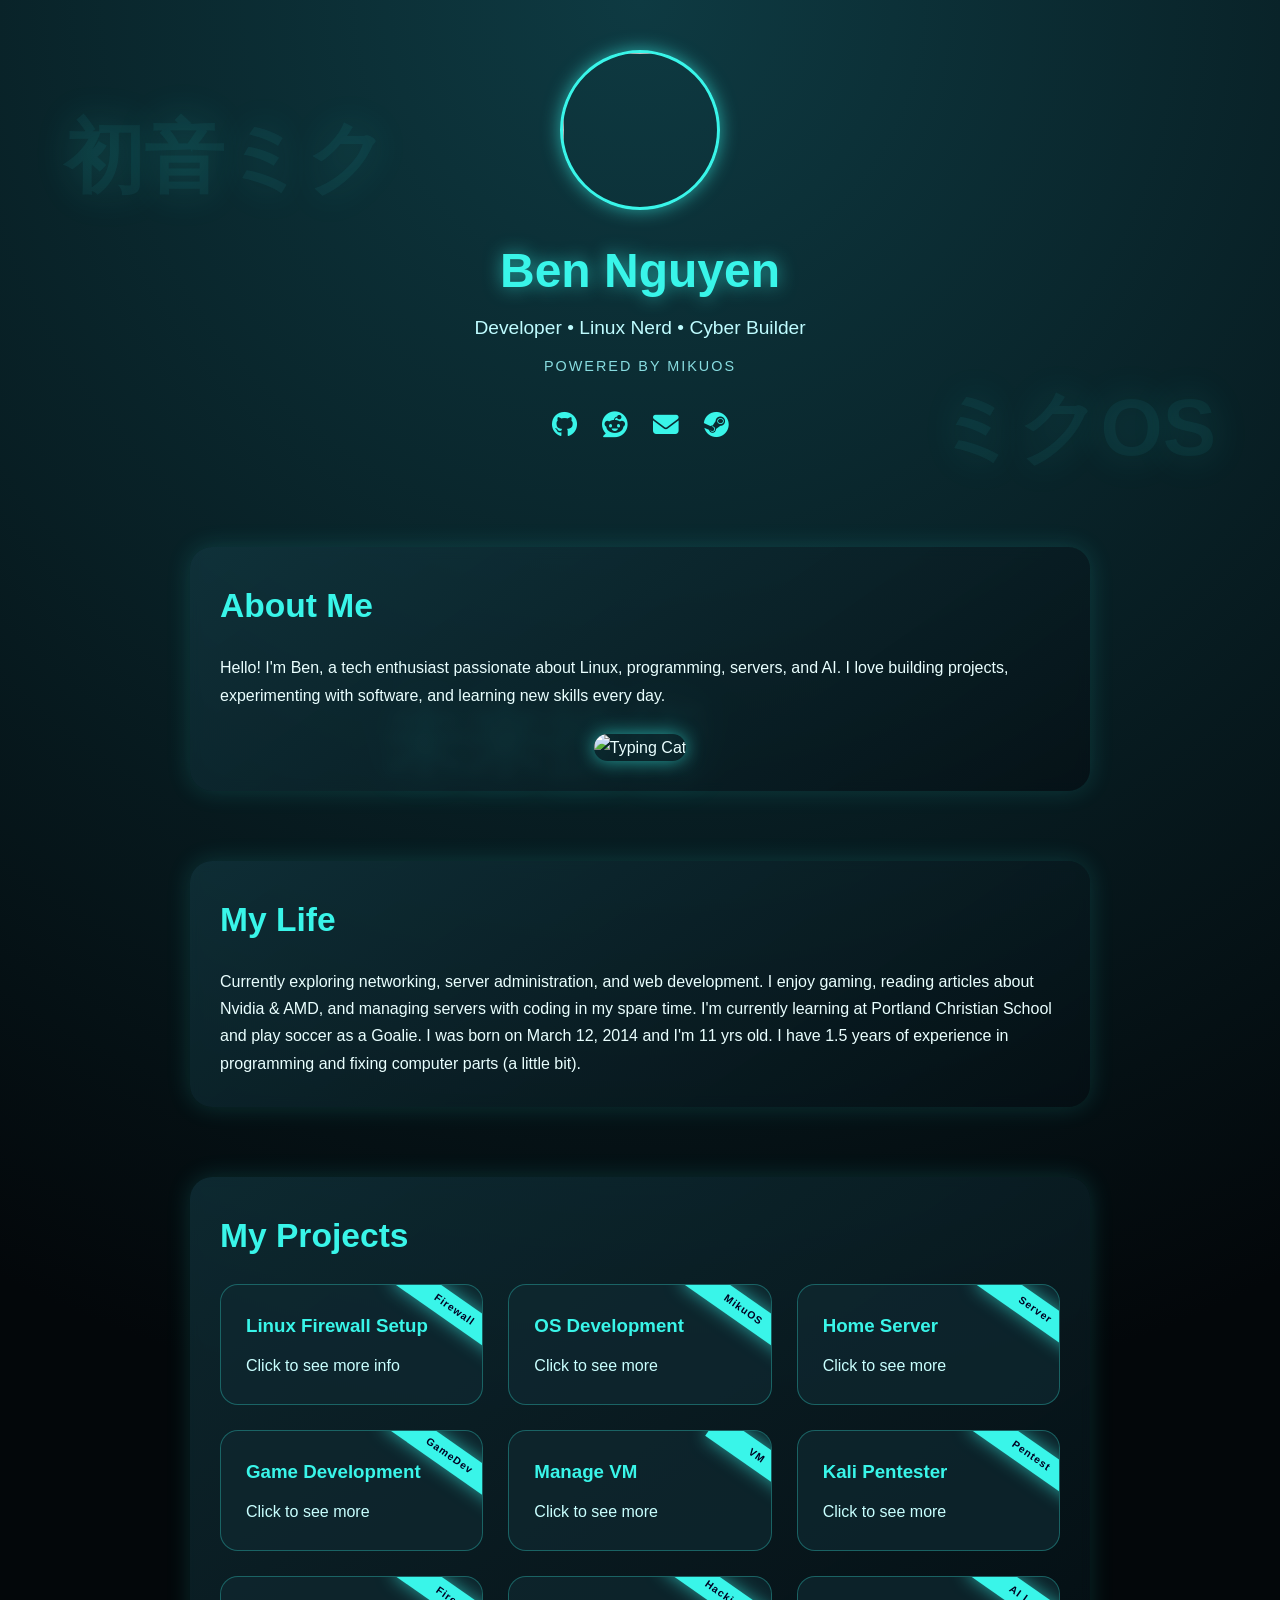
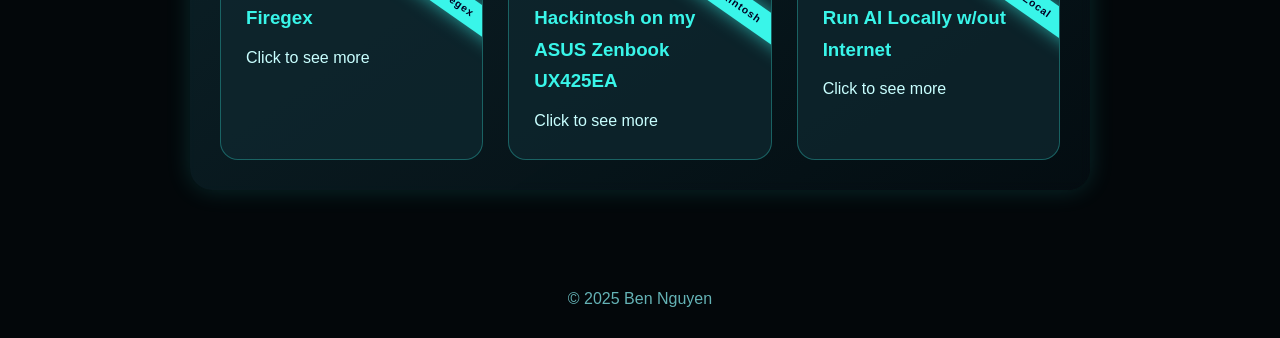
==== index.html @ 7278df35 "Update index.html with new styles and content" ====
<!DOCTYPE html>
<html lang="en">
<head>
<meta charset="UTF-8">
<meta name="viewport" content="width=device-width, initial-scale=1.0">
<title>About Me - Ben Nguyen | MikuOS</title>

<link rel="icon" href="favicon.ico">
<link href="https://cdnjs.cloudflare.com/ajax/libs/font-awesome/6.4.0/css/all.min.css" rel="stylesheet">

<style>
/* ===== MIKUOS PALETTE ===== */
:root {
  --miku-main: #39f5e9;
  --miku-soft: #9ffcff;
  --miku-dark: #050c10;
  --card-bg: rgba(15, 40, 48, 0.75);
  --glow: 0 0 18px rgba(57,245,233,0.6);
}

* {
  margin:0;
  padding:0;
  box-sizing:border-box;
}

body {
  font-family:'Segoe UI', Tahoma, Geneva, Verdana, sans-serif;
  background:
    radial-gradient(circle at top, #0e3a42, #03070a 70%);
  color:#eaffff;
  line-height:1.7;
  overflow-x:hidden;
  position:relative;
}

/* ===== JP BACKGROUND TEXT ===== */
.jp-overlay {
  position:fixed;
  inset:0;
  pointer-events:none;
  z-index:0;
}

.jp-overlay span {
  position:absolute;
  font-size:5rem;
  font-weight:800;
  color:rgba(57,245,233,0.06);
  text-shadow:0 0 40px rgba(57,245,233,0.15);
  animation:floatJP 25s linear infinite;
}

.jp-overlay span:nth-child(1){ top:10%; left:5%; }
.jp-overlay span:nth-child(2){ top:40%; right:5%; }
.jp-overlay span:nth-child(3){ bottom:10%; left:30%; }

@keyframes floatJP {
  from { transform:translateY(0); }
  to { transform:translateY(-120px); }
}

/* ===== LINKS ===== */
a {
  color:var(--miku-main);
  text-decoration:none;
  transition:0.3s;
}
a:hover {
  color:#fff;
  text-shadow:var(--glow);
}

/* ===== HEADER ===== */
header {
  text-align:center;
  padding:50px 20px 30px;
  position:relative;
  z-index:1;
}

header img.profile {
  width:160px;
  height:160px;
  border-radius:50%;
  border:3px solid var(--miku-main);
  box-shadow:var(--glow);
  object-fit:cover;
  margin-bottom:20px;
}

header h1 {
  font-size:3rem;
  color:var(--miku-main);
  text-shadow:var(--glow);
}

header p {
  font-size:1.2rem;
  color:#bffcff;
}

/* ===== MIKUOS TAG ===== */
.mikuos-tag {
  margin-top:10px;
  font-size:0.9rem;
  letter-spacing:2px;
  color:#9ffcff;
  opacity:0.85;
}

/* ===== SOCIAL ===== */
.social-links {
  margin-top:25px;
  display:flex;
  justify-content:center;
  gap:25px;
}

.social-links a {
  font-size:1.6rem;
}

/* ===== SECTIONS ===== */
section {
  max-width:900px;
  margin:70px auto;
  padding:30px;
  background:linear-gradient(
    145deg,
    rgba(20,60,70,0.6),
    rgba(5,15,20,0.7)
  );
  border-radius:22px;
  backdrop-filter:blur(6px);
  box-shadow:0 0 25px rgba(57,245,233,0.15);
  opacity:0;
  transform:translateY(30px);
  transition:all 0.8s ease;
  position:relative;
  z-index:1;
}

section.show {
  opacity:1;
  transform:translateY(0);
}

section h2 {
  font-size:2.1rem;
  margin-bottom:20px;
  color:var(--miku-main);
}

/* ===== PROJECTS ===== */
.projects {
  display:grid;
  grid-template-columns:repeat(auto-fit,minmax(250px,1fr));
  gap:25px;
}

.project {
  background:var(--card-bg);
  padding:25px;
  border-radius:18px;
  border:1px solid rgba(57,245,233,0.3);
  cursor:pointer;
  position:relative;
  overflow:hidden;
  transition:0.35s ease;
}

/* 🔷 MIKUOS BADGE (FOR THE LOVE OF GOD, HERE IT IS) */
.project::after {
  content: attr(data-badge);
  position:absolute;
  top:12px;
  right:-40px;
  transform:rotate(35deg);
  background:var(--miku-main);
  color:#002;
  font-size:0.65rem;
  padding:4px 45px;
  font-weight:700;
  letter-spacing:1px;
  box-shadow:var(--glow);
}


.project:hover {
  transform:translateY(-8px) scale(1.02);
  box-shadow:var(--glow);
}

.project h3 {
  margin-bottom:10px;
  color:var(--miku-main);
}

.project p {
  color:#c9ffff;
}

/* ===== MODAL ===== */
.modal {
  display:none;
  position:fixed;
  inset:0;
  background:rgba(0,0,0,0.85);
  justify-content:center;
  align-items:center;
  z-index:1000;
}

.modal-content {
  background:linear-gradient(145deg,#0f3a42,#07161c);
  padding:30px;
  border-radius:20px;
  max-width:600px;
  width:90%;
  border:1px solid rgba(57,245,233,0.4);
  box-shadow:var(--glow);
  position:relative;
}

.close {
  position:absolute;
  top:12px;
  right:18px;
  font-size:1.6rem;
  cursor:pointer;
}

/* ===== FOOTER ===== */
footer {
  text-align:center;
  padding:25px 0;
  color:#8ffcff;
  opacity:0.7;
}

/* ===== CAT ===== */
.typing-cat {
  max-width:100%;
  border-radius:20px;
  margin-top:25px;
  box-shadow:var(--glow);
}
</style>
</head>

<body>

<!-- JP TEXT OVERLAY -->
<div class="jp-overlay">
  <span>初音ミク</span>
  <span>ミクOS</span>
  <span>未来技術</span>
</div>

<header>
  <img class="profile" src="https://i.pinimg.com/736x/9c/1d/9a/9c1d9a0a38d110f5d814981edb029e25.jpg">
  <h1>Ben Nguyen</h1>
  <p>Developer • Linux Nerd • Cyber Builder</p>
  <div class="mikuos-tag">POWERED BY MIKUOS</div>

  <div class="social-links">
    <a href="https://github.com/benzenma123" target="_blank"><i class="fab fa-github"></i></a>
    <a href="https://www.reddit.com/user/Critical_Self_6040" target="_blank"><i class="fab fa-reddit"></i></a>
    <a href="mailto:haidangchauduc@gmail.com"><i class="fas fa-envelope"></i></a>
    <a href="https://steamcommunity.com/profiles/76561199824639902/" target="_blank"><i class="fab fa-steam"></i></a>
  </div>
</header>
<section id="about">
  <h2>About Me</h2>
  <p>
    Hello! I'm Ben, a tech enthusiast passionate about Linux, programming,
    servers, and AI. I love building projects, experimenting with software,
    and learning new skills every day.
  </p>
  <center>
    <img class="typing-cat"
      src="https://github.com/ViegPhunt/viegphunt/raw/main/img/cute-cat-typing.gif"
      alt="Typing Cat">
  </center>
</section>
<section id="life">
  <h2>My Life</h2>
  <p>
    Currently exploring networking, server administration, and web development. 
    I enjoy gaming, reading articles about Nvidia & AMD, and managing servers with coding in my spare time. 
    I'm currently learning at Portland Christian School and play soccer as a Goalie. 
    I was born on March 12, 2014 and I'm 11 yrs old. 
    I have 1.5 years of experience in programming and fixing computer parts (a little bit).
  </p>
</section>

<section id="projects">
  <h2>My Projects</h2>
  <div class="projects">
    <div class="project" data-title="Linux Firewall Setup" data-desc="This project I use UFW for the firewall, my machine is allow to send outcoming but no incoming. Making it very safe when using at Public and protect you from Attack by Metasploit, SQLMap and Nmap. If there's any flood of http/tcp package from attacker then it will failed" data-badge="Firewall">
      <h3>Linux Firewall Setup</h3>
      <p>Click to see more info</p>
    </div>
    <div class="project" data-title="OS Development" data-desc="I'm currently build my OS project using Assembly only, with another OS called as 'MikuOS'. MikuOS is gonna be make from Linux kernel and source code, no based on any other linux distro. And will had it own package manager but I dont have enough time for it so the release is gonna be 12, August 2026" data-badge="MikuOS">
      <h3>OS Development</h3>
      <p>Click to see more</p>
    </div>
    <div class="project" data-title="Home Server" data-desc="I'm currently using my old pc as my home server (NAS) with TrueNAS Scale and it perform very good with transfering file and lightweight projects" data-badge="Server">
      <h3>Home Server</h3>
      <p>Click to see more</p>
    </div>
    <div class="project" data-title="Game Development" data-desc="I'm currently works on Games project too but it took kinda long so please be patient, my games project is about bring Brother's Hai Pho Restaurant to AUR of Arch Linux so everybody can try it (i know he already make the one for linux but that one need manual installtion)" data-badge="GameDev">
      <h3>Game Development</h3>
      <p>Click to see more</p>
    </div>
    <div class="project" data-title="Manage Virtual Machine" data-desc="So i do manage virtual machine for all of my project. I do Minecraft Server, TrueNAS Server....etc, and i do setup Kali Linux environment for testing" data-badge="VM">
      <h3>Manage VM</h3>
      <p>Click to see more</p>
    </div>
    <div class="project" data-title="Kali Pentester" data-desc="I've been using Kali for a long time for Pentesting with testing machine firewall, and help to make my other site stronger with stronger firewall. And my website do crash sometime but it really doesnt matter because im using those site just for testing my html file" data-badge="Pentest">
      <h3>Kali Pentester</h3>
      <p>Click to see more</p>
    </div>
   <div class="project" data-title="New Firewall Tool (Firegex)" data-desc="Hello guys, in this project. I'm using Firegex (i use it from ViegPhunt github repo) for a new firewall and IP Protection. Firegex using GEX as the code to build IP Protection (if you search on google then you likely dont find it cuz it not using too much) making it super safe for protection if the attacker using strong tools (likely from kali linux or blackarch). Use it alongside with UFW (Uncomplicated Firewall) make it safe like North Korea machine, it still allow you to send outcoming (like using social media) but block incoming directly and quietly" data-badge="Firegex">
    <h3>Firegex</h3>
    <p>Click to see more</p>
   </div>
   <div class="project" data-title="Hackintosh on my ASUS Zenbook UX425EA" data-desc="I'm currently working on hackintosh with OpenCore on my ASUS Zenbook UX425EA and it took pretty long to get it work but still no graphic acceleration yet (QE/CI). The reason why i use OpenCore instead of Clover is because OpenCore is more stable and reliable on laptop instead of Clover. Clover is outdated, old as fudge and unreliable. And OpenCore is more modern and updated frequently by Dortania team. If you want to build Hackintosh then i recommend you to use OpenCore instead of Clover. But if you had a CoffeeLake machine then that will be easier because i got an Tiger Lake machine it got no support on MacOS but who care? Spoofing is the key to success. visit my github repo thru https://github.com/benzenma123/EFI-For-ASUS-Zenbook-UX425EA/ for more info" data-badge="Hackintosh">
    <h3>Hackintosh on my ASUS Zenbook UX425EA</h3>
    <p>Click to see more</p>
   </div>
   <div class="project" data-title="Run AI Locally w/out Internet" data-desc="I'm currently build an Python script that will downloads an AI Model to your machine, extract it and run it for you after installation. But remember what AI Model you were installing or else you will ended up install other AI Model :). Everytime you run the script, just choose the AI Model that you already install and it launch for you, the continue where you left off option is unavalible right now because it still in beta version" data-badge="AI Local">
    <h3>Run AI Locally w/out Internet</h3>
    <p>Click to see more</p>
  </div>
</section>
<!-- ===== FOOTER ===== -->
<footer>
  &copy; 2025 Ben Nguyen
</footer>

<!-- ===== MODAL ===== -->
<div class="modal" id="projectModal">
  <div class="modal-content">
    <span class="close">&times;</span>
    <h3 id="modalTitle"></h3>
    <p id="modalDesc"></p>
  </div>
</div>

<!-- ===== JS ===== -->
<script>
  // Scroll animation: show sections when they appear
  const sections = document.querySelectorAll('section');
  const observer = new IntersectionObserver(entries => {
    entries.forEach(entry => {
      if(entry.isIntersecting){
        entry.target.classList.add('show');
      }
    });
  }, { threshold: 0.15 });
  sections.forEach(section => observer.observe(section));

  // Modal functionality for project cards
  const projects = document.querySelectorAll('.project');
  const modal = document.getElementById('projectModal');
  const modalTitle = document.getElementById('modalTitle');
  const modalDesc = document.getElementById('modalDesc');
  const closeBtn = document.querySelector('.close');

  projects.forEach(proj => {
    proj.addEventListener('click', () => {
      modalTitle.textContent = proj.dataset.title;
      modalDesc.textContent = proj.dataset.desc;
      modal.style.display = 'flex';
    });
  });

  closeBtn.addEventListener('click', () => modal.style.display = 'none');
  window.addEventListener('click', (e) => {
    if(e.target === modal) modal.style.display = 'none';
  });
</script>

</body>
</html>
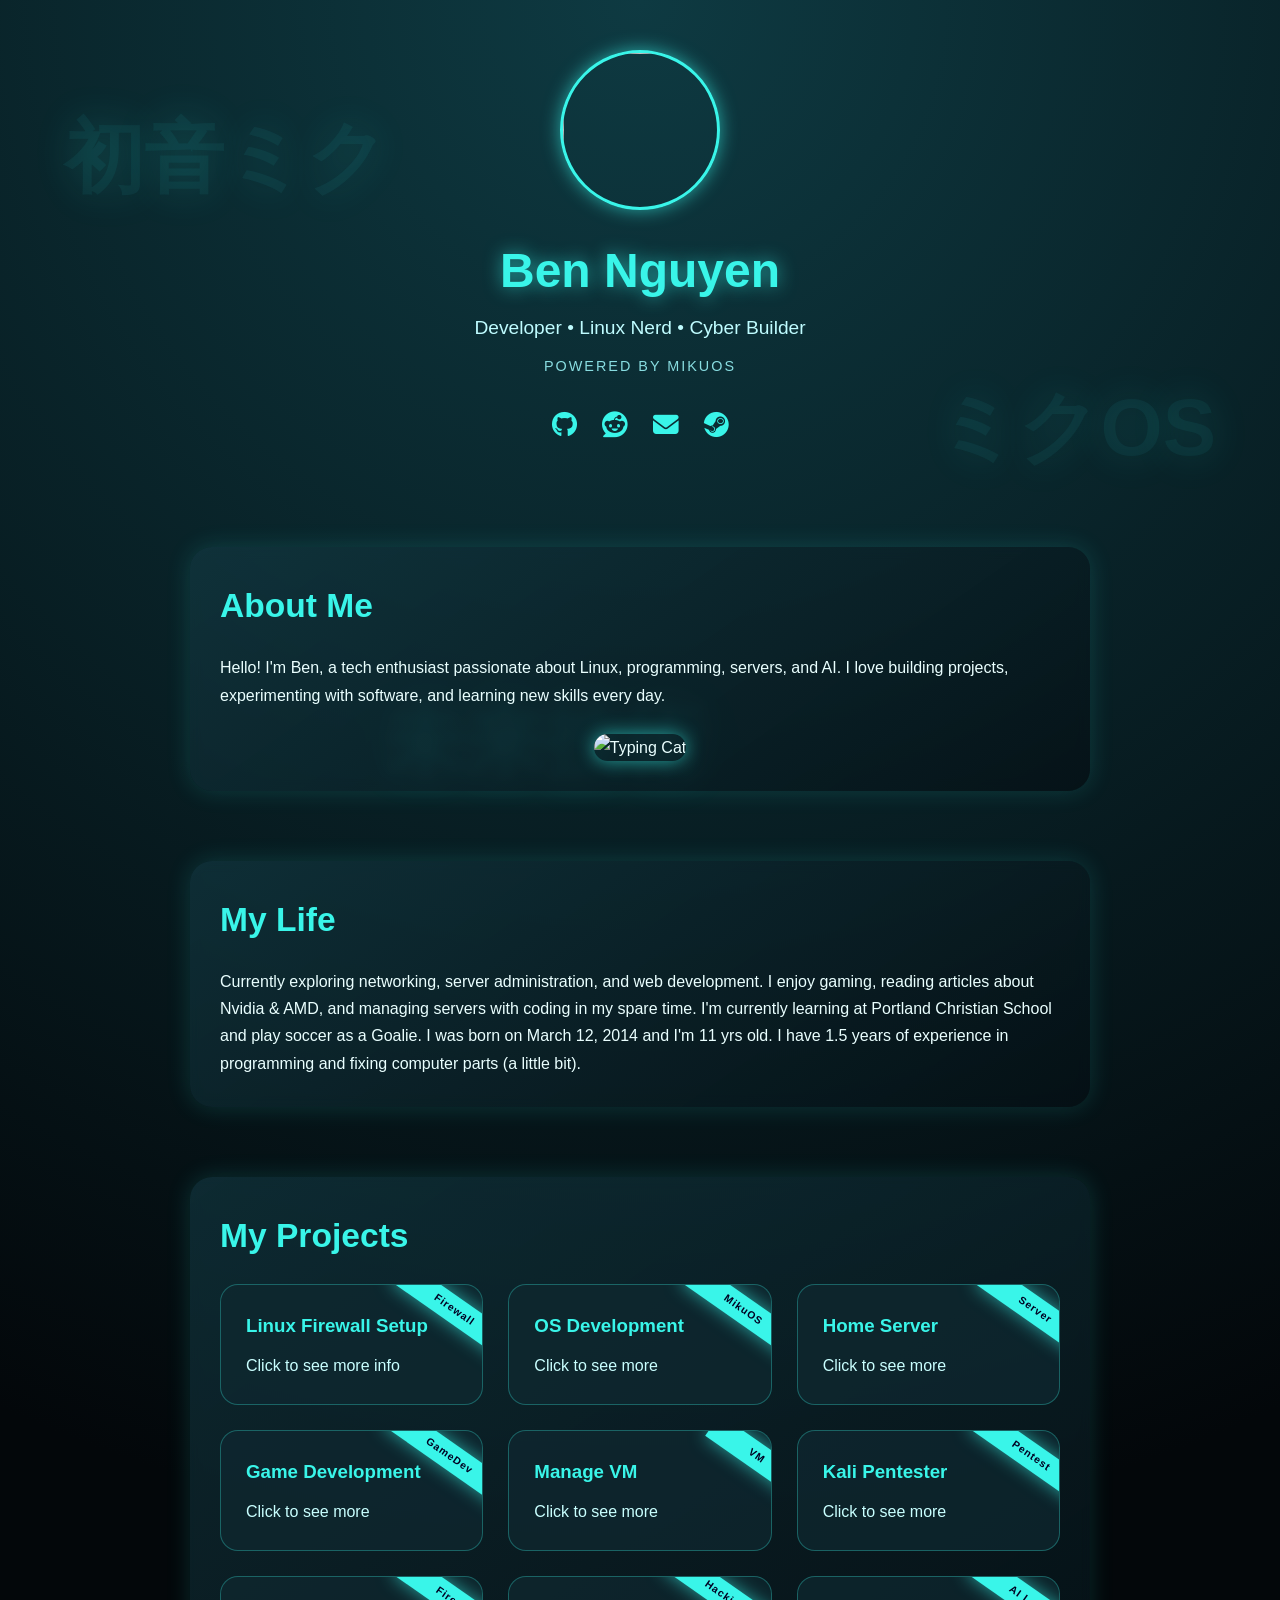
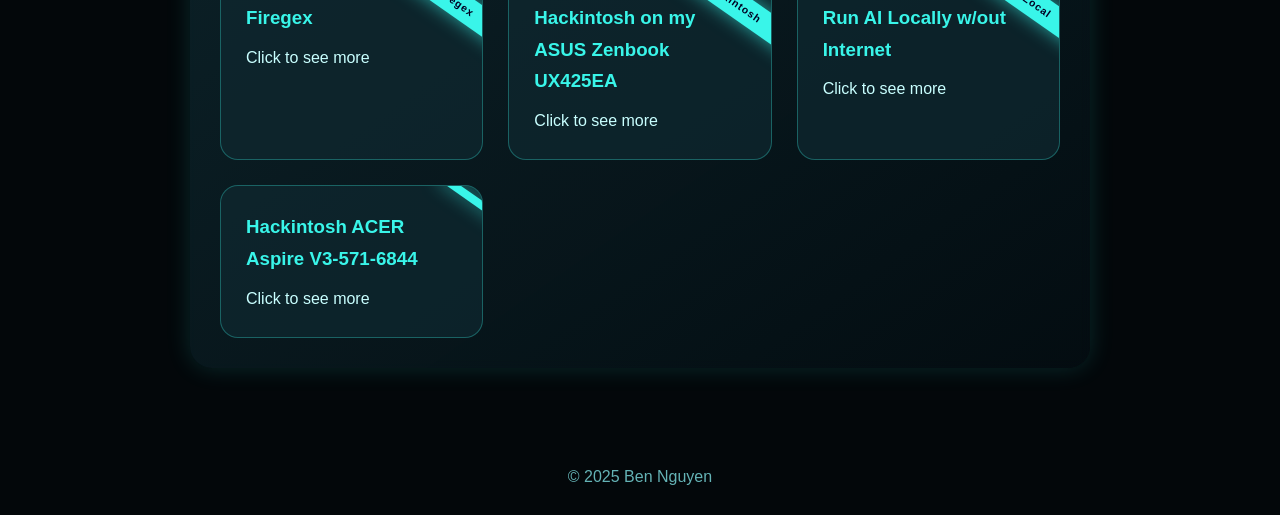
==== commit b06e36c0: "Add Hackintosh project section to index.html" ====
--- a/index.html
+++ b/index.html
@@ -334,6 +334,11 @@
     <h3>Run AI Locally w/out Internet</h3>
     <p>Click to see more</p>
   </div>
+  <div class="project" data-title="Hackintosh ACER Aspire V3-571-6844" data-desc="I'm currently hackintoshing my ACER Aspire V3-571-6844 and everything is working pretty fine except the battery, it currently fried and the new battery is expensive so i dont want to recover it. It using Hybrid BIOS (legacy BIOS/UEFI) so the hackintosh is pretty easy, as alway I'm using OpenCore over Clover and iBoot. The trackpad is suck because it gesture is not so good. I'll upload the efi later.">
+    <h3>Hackintosh ACER Aspire V3-571-6844</h3>
+    <p>Click to see more</p>
+   </div>
+  </div>
 </section>
 <!-- ===== FOOTER ===== -->
 <footer>
@@ -388,3 +393,4 @@
 
 
 
+
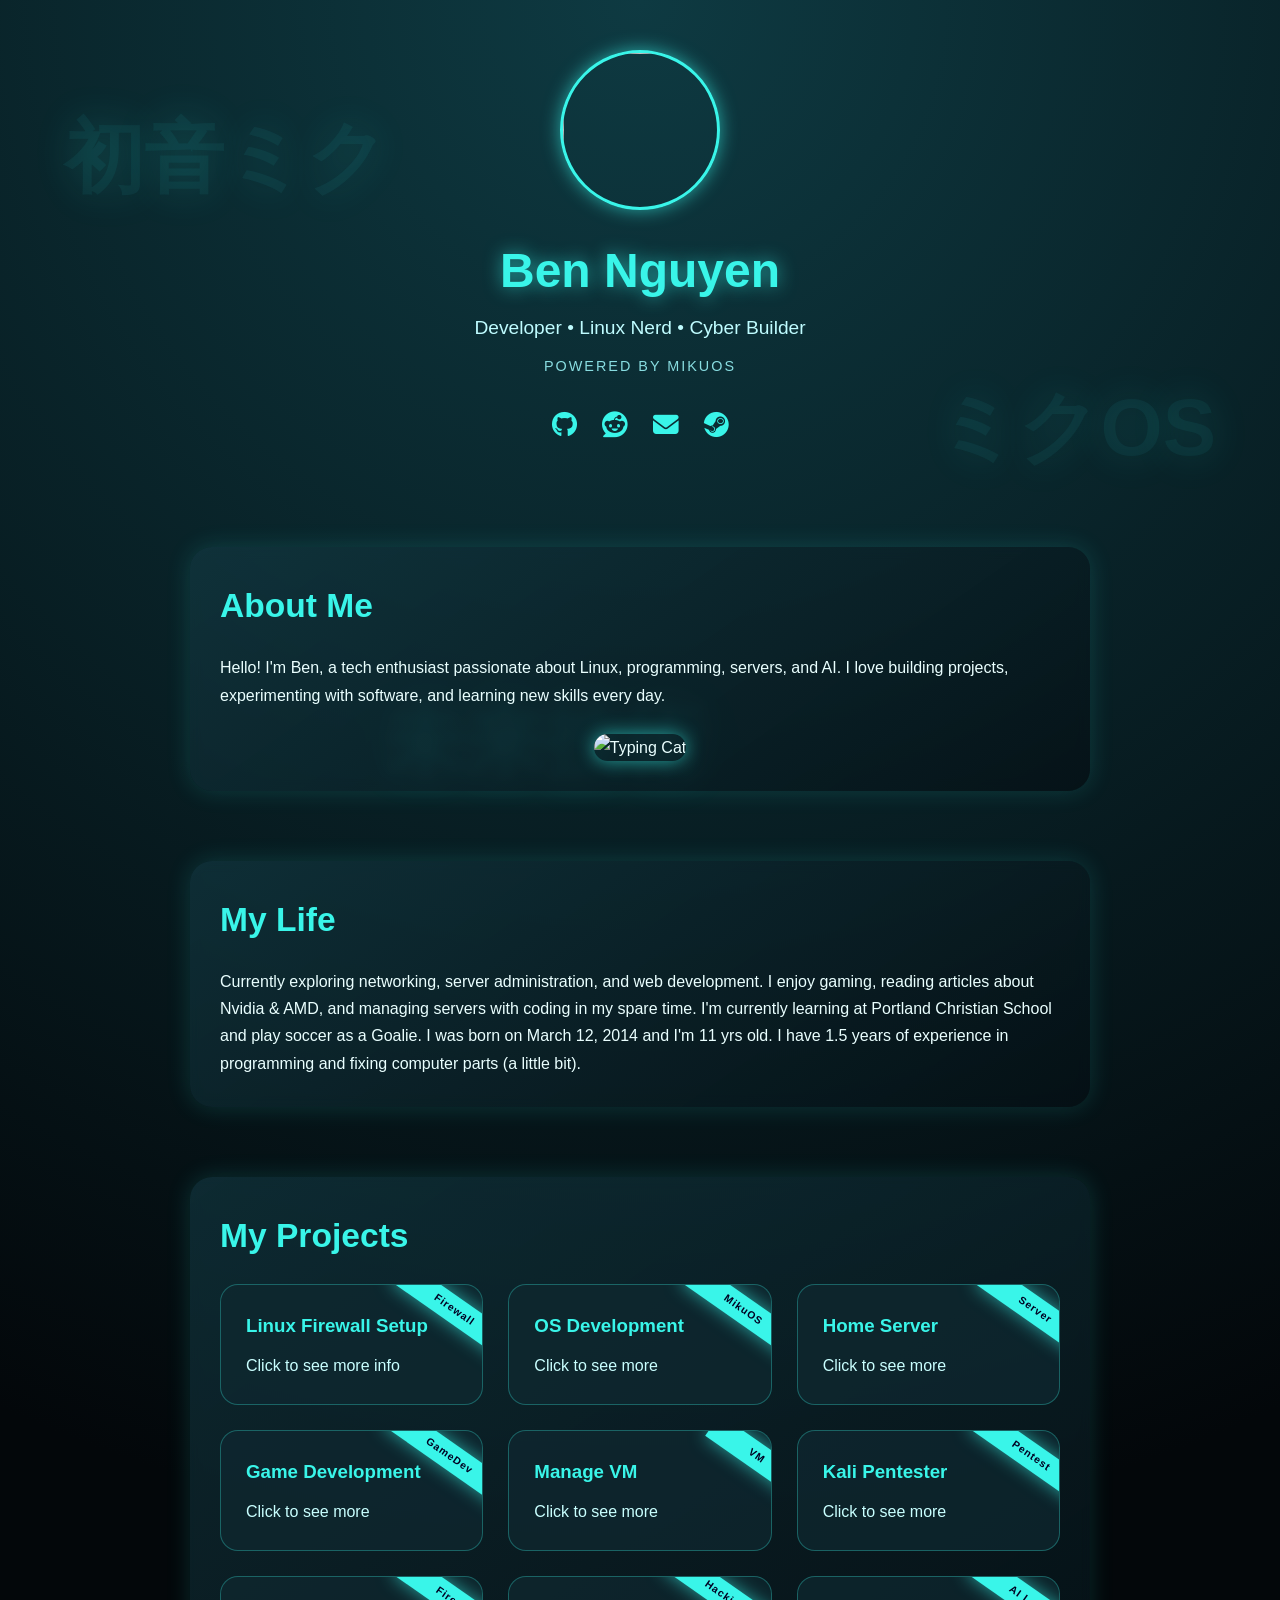
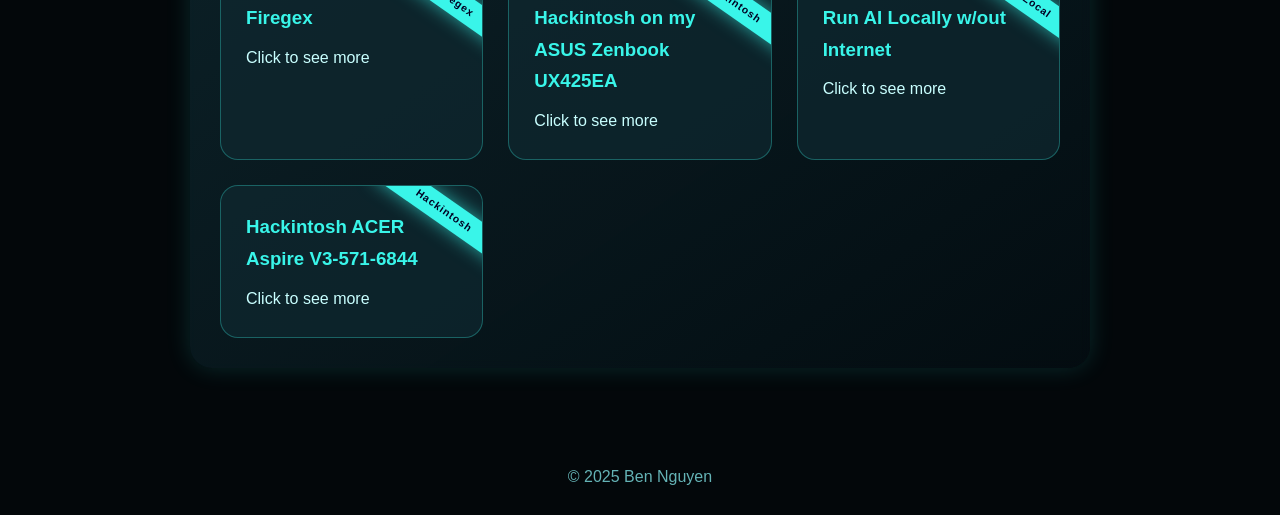
==== commit f3eacf8f: "Fix project title and update Hackintosh description Updated project description for Hackintosh ACER " ====
--- a/index.html
+++ b/index.html
@@ -334,7 +334,7 @@
     <h3>Run AI Locally w/out Internet</h3>
     <p>Click to see more</p>
   </div>
-  <div class="project" data-title="Hackintosh ACER Aspire V3-571-6844" data-desc="I'm currently hackintoshing my ACER Aspire V3-571-6844 and everything is working pretty fine except the battery, it currently fried and the new battery is expensive so i dont want to recover it. It using Hybrid BIOS (legacy BIOS/UEFI) so the hackintosh is pretty easy, as alway I'm using OpenCore over Clover and iBoot. The trackpad is suck because it gesture is not so good. I'll upload the efi later.">
+  <div class="project" data-title="Hackintosh ACER Aspire V3-571-684" data-desc="I'm currently hackintoshing my ACER Aspire V3-571-6844 and everything is working pretty fine except the battery, it currently fried and the new battery is expensive so i dont want to recover it. It using Hybrid BIOS (legacy BIOS/UEFI) so the hackintosh is pretty easy, as alway I'm using OpenCore over Clover and iBoot. The trackpad is suck because it gesture is not so good. I just upload the efi on GitHub, check it out" data-badge="Hackintosh">
     <h3>Hackintosh ACER Aspire V3-571-6844</h3>
     <p>Click to see more</p>
    </div>
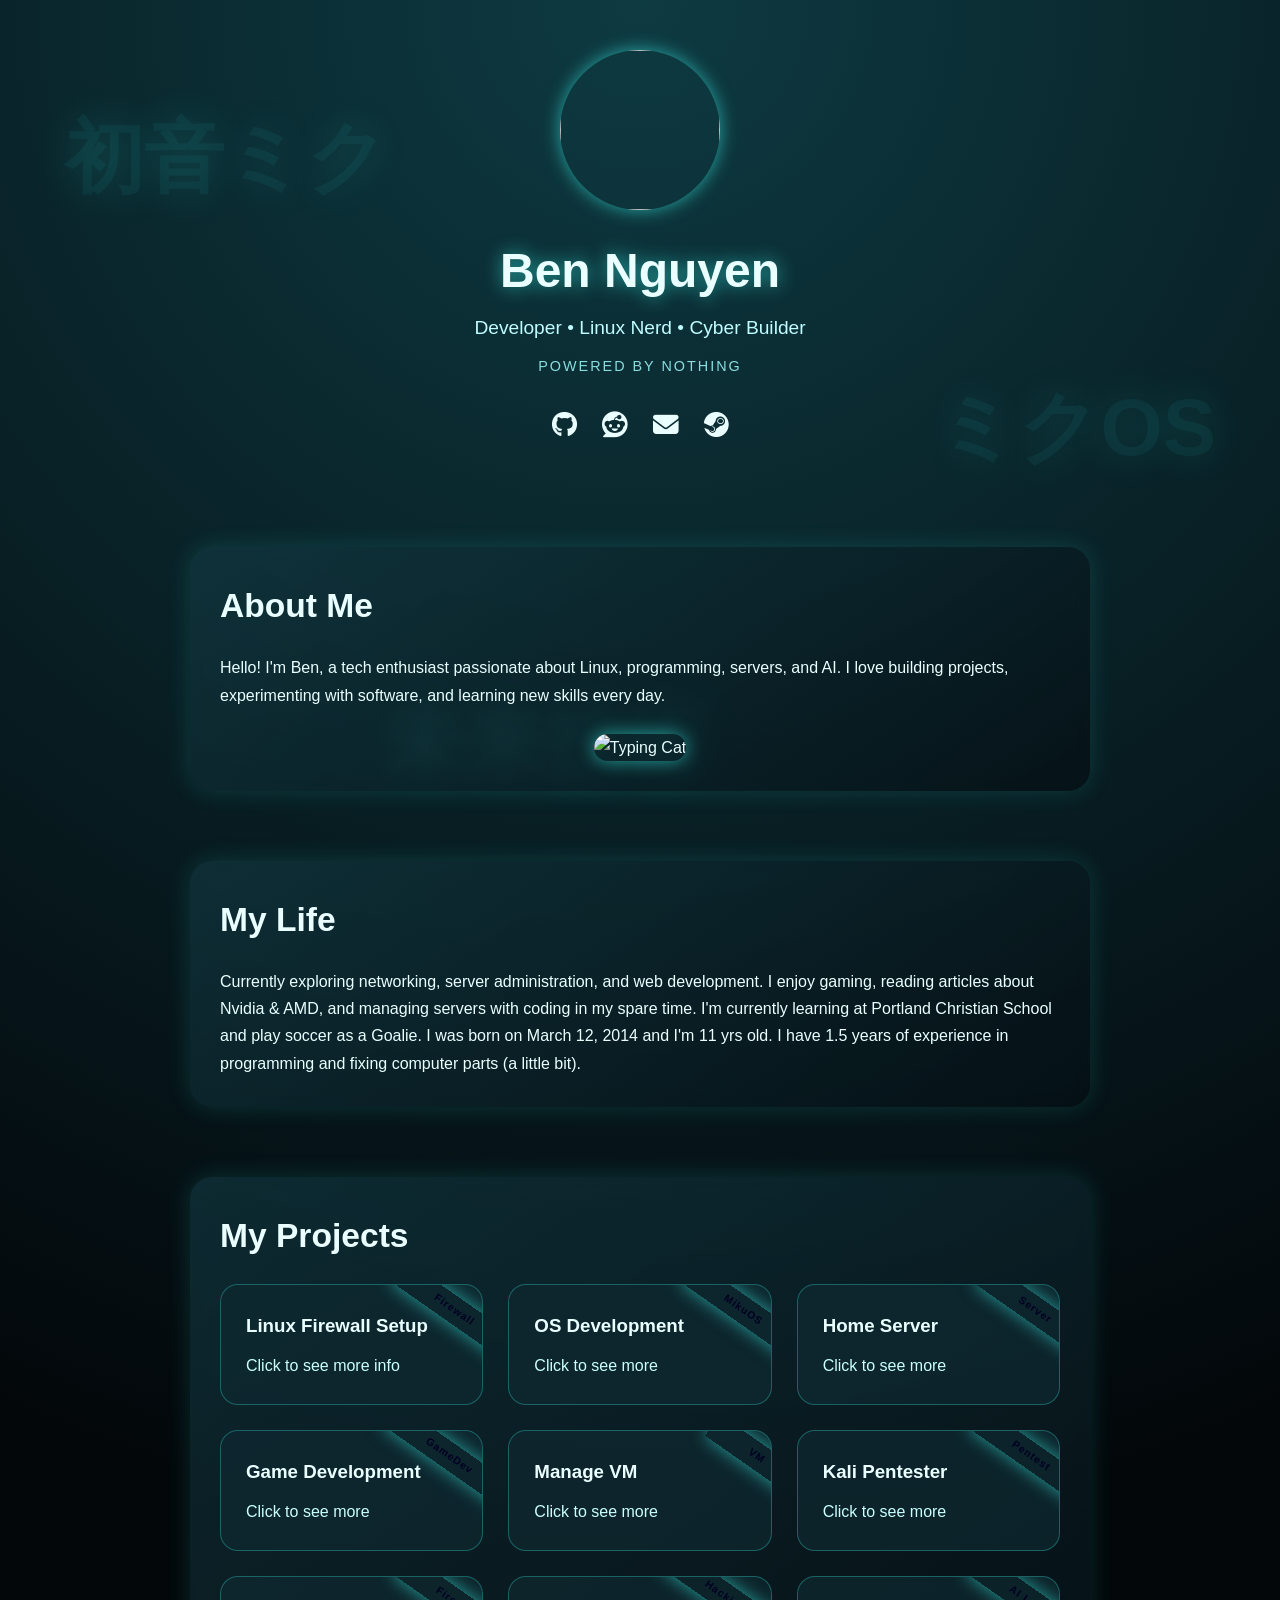
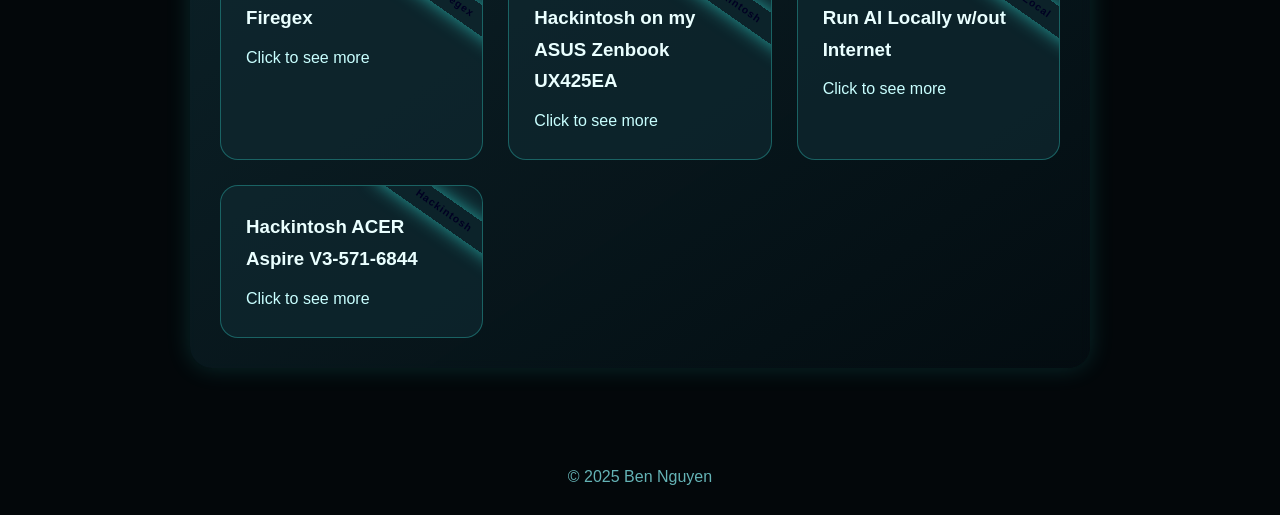
==== commit 15d6f26a: "Update index.html" ====
--- a/index.html
+++ b/index.html
@@ -3,7 +3,7 @@
 <head>
 <meta charset="UTF-8">
 <meta name="viewport" content="width=device-width, initial-scale=1.0">
-<title>About Me - Ben Nguyen | MikuOS</title>
+<title>About Me - Ben Nguyen </title>
 
 <link rel="icon" href="favicon.ico">
 <link href="https://cdnjs.cloudflare.com/ajax/libs/font-awesome/6.4.0/css/all.min.css" rel="stylesheet">
@@ -11,7 +11,7 @@
 <style>
 /* ===== MIKUOS PALETTE ===== */
 :root {
-  --miku-main: #39f5e9;
+  --miku-main: #39f5e
   --miku-soft: #9ffcff;
   --miku-dark: #050c10;
   --card-bg: rgba(15, 40, 48, 0.75);
@@ -262,7 +262,7 @@
   <img class="profile" src="https://i.pinimg.com/736x/9c/1d/9a/9c1d9a0a38d110f5d814981edb029e25.jpg">
   <h1>Ben Nguyen</h1>
   <p>Developer • Linux Nerd • Cyber Builder</p>
-  <div class="mikuos-tag">POWERED BY MIKUOS</div>
+  <div class="mikuos-tag">POWERED BY NOTHING</div>
 
   <div class="social-links">
     <a href="https://github.com/benzenma123" target="_blank"><i class="fab fa-github"></i></a>
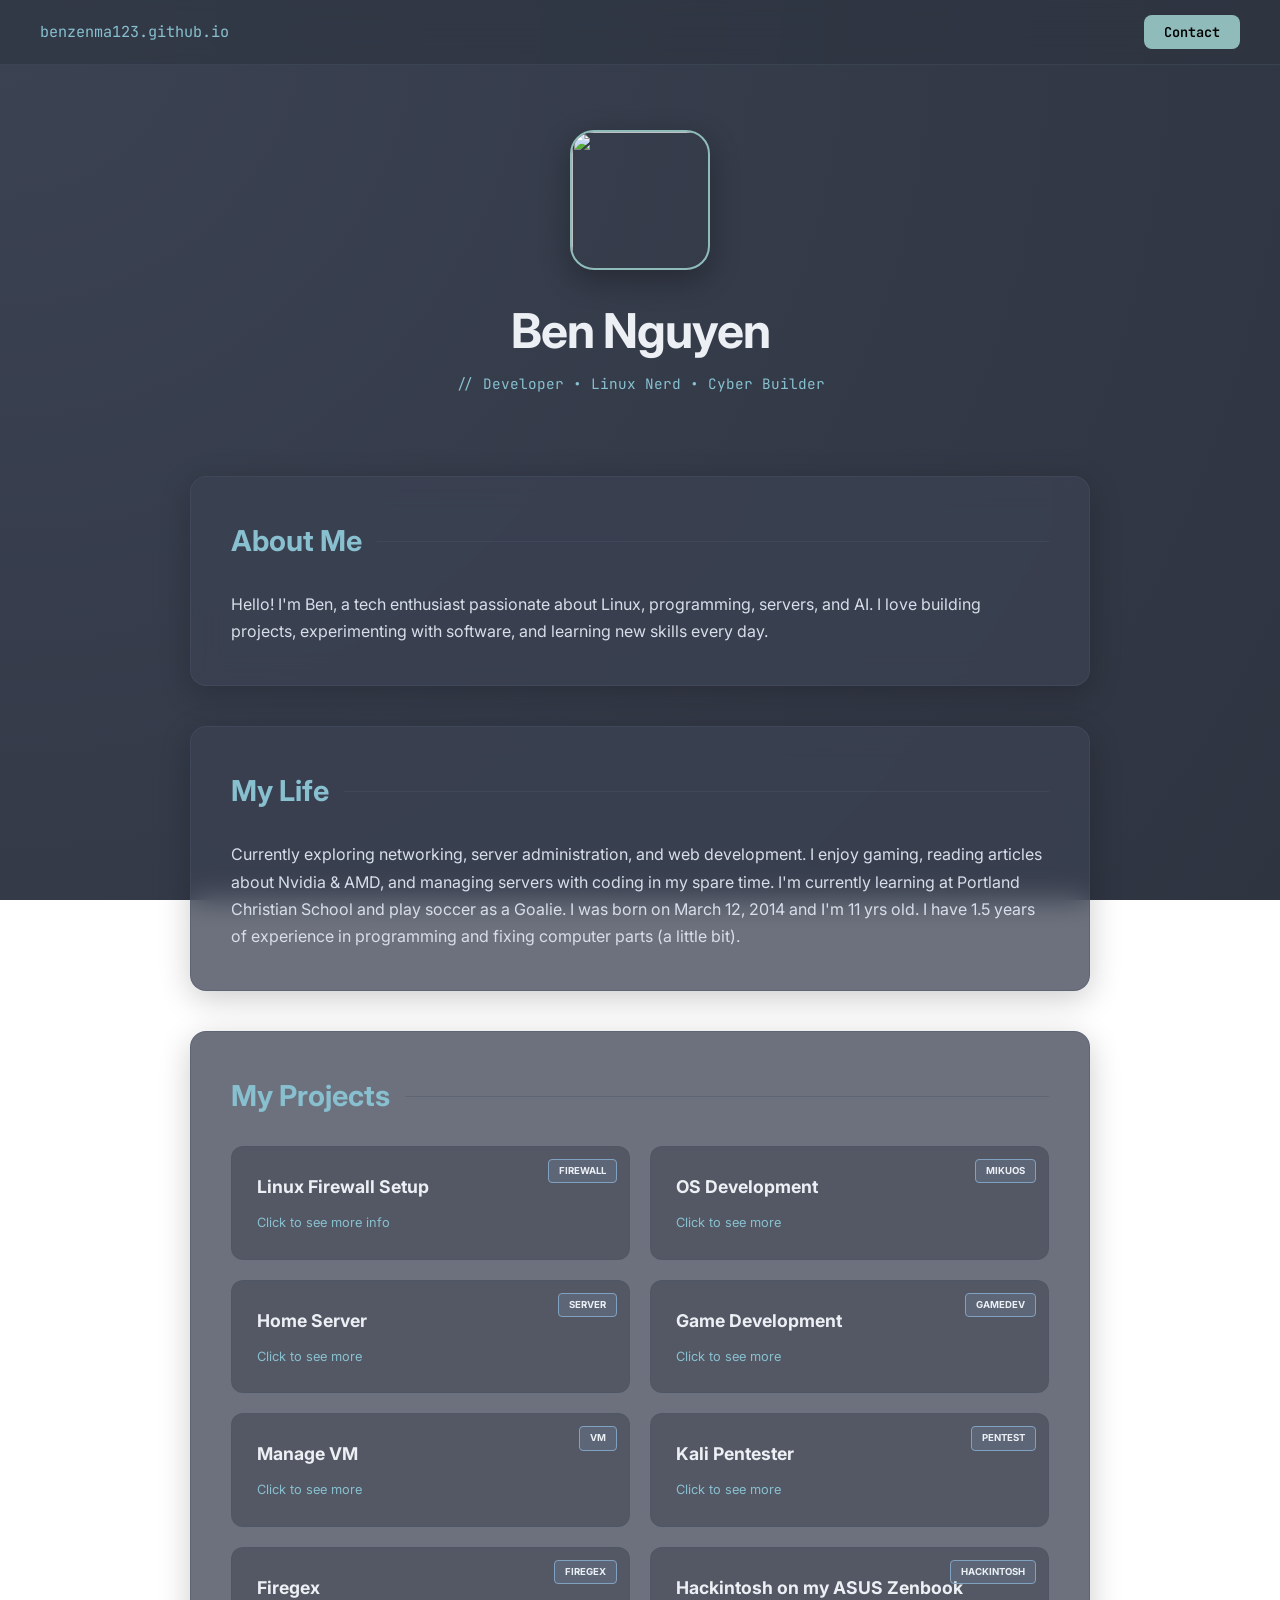
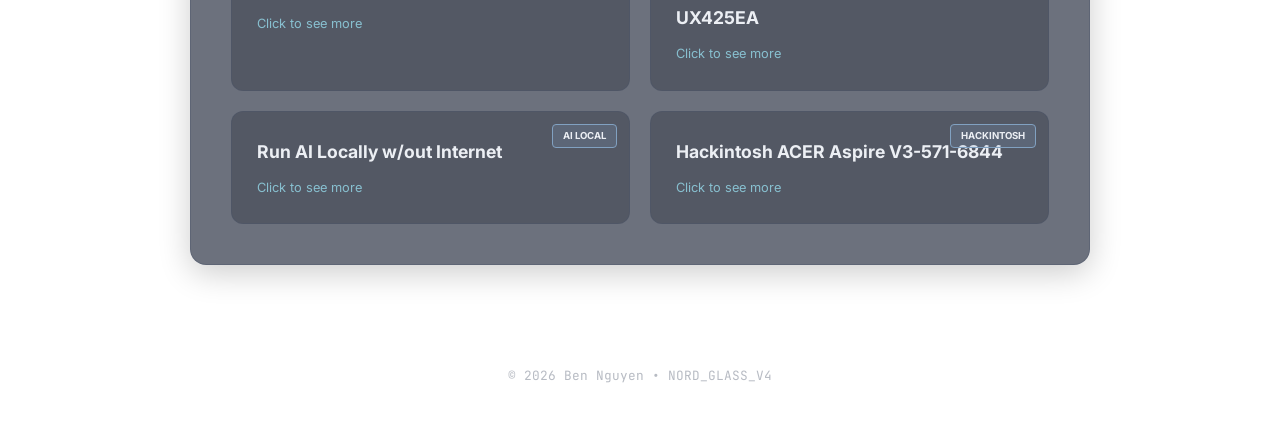
==== commit e159323d: "Update index.html" ====
--- a/index.html
+++ b/index.html
@@ -3,371 +3,181 @@
 <head>
 <meta charset="UTF-8">
 <meta name="viewport" content="width=device-width, initial-scale=1.0">
-<title>About Me - Ben Nguyen </title>
+<title>About Me - Ben Nguyen</title>
 
-<link rel="icon" href="favicon.ico">
 <link href="https://cdnjs.cloudflare.com/ajax/libs/font-awesome/6.4.0/css/all.min.css" rel="stylesheet">
+<link href="https://fonts.googleapis.com/css2?family=Inter:wght@300;400;500;600;700&family=JetBrains+Mono&display=swap" rel="stylesheet">
 
 <style>
-/* ===== MIKUOS PALETTE ===== */
+/* ===== NORDIC TRANSPARENCY PALETTE ===== */
 :root {
-  --miku-main: #39f5e
-  --miku-soft: #9ffcff;
-  --miku-dark: #050c10;
-  --card-bg: rgba(15, 40, 48, 0.75);
-  --glow: 0 0 18px rgba(57,245,233,0.6);
+  --nord0: #2e3440; 
+  --nord1: rgba(59, 66, 82, 0.75); 
+  --nord2: rgba(67, 76, 94, 0.85); 
+  --nord3: rgba(76, 86, 106, 0.4); 
+  --nord4: #d8dee9; 
+  --nord6: #eceff4; 
+  --nord7: #8fbcbb; 
+  --nord8: #88c0d0; 
+  --nord9: #81a1c1; 
+  --glass-blur: blur(14px);
 }
 
-* {
-  margin:0;
-  padding:0;
-  box-sizing:border-box;
+* { margin:0; padding:0; box-sizing:border-box; }
+
+body {
+  font-family: 'Inter', sans-serif;
+  background: radial-gradient(circle at 0% 0%, #3b4252 0%, #2e3440 100%);
+  background-attachment: fixed;
+  color: var(--nord4);
+  line-height: 1.7;
+  overflow-x: hidden;
+  padding-top: 70px; 
 }
 
-body {
-  font-family:'Segoe UI', Tahoma, Geneva, Verdana, sans-serif;
-  background:
-    radial-gradient(circle at top, #0e3a42, #03070a 70%);
-  color:#eaffff;
-  line-height:1.7;
-  overflow-x:hidden;
-  position:relative;
+/* ===== TOP BAR ===== */
+.top-bar {
+  position: fixed;
+  top: 0; left: 0; width: 100%; height: 65px;
+  background: rgba(46, 52, 64, 0.6);
+  backdrop-filter: var(--glass-blur);
+  border-bottom: 1px solid var(--nord3);
+  display: flex; align-items: center; justify-content: space-between;
+  padding: 0 40px; z-index: 2000;
 }
 
-/* ===== JP BACKGROUND TEXT ===== */
-.jp-overlay {
-  position:fixed;
-  inset:0;
-  pointer-events:none;
-  z-index:0;
+.top-bar .site-url {
+  font-family: 'JetBrains Mono', monospace;
+  font-size: 0.95rem; color: var(--nord8);
 }
 
-.jp-overlay span {
-  position:absolute;
-  font-size:5rem;
-  font-weight:800;
-  color:rgba(57,245,233,0.06);
-  text-shadow:0 0 40px rgba(57,245,233,0.15);
-  animation:floatJP 25s linear infinite;
+.top-bar .nav-links a.contact-btn {
+  font-family: 'JetBrains Mono', monospace;
+  font-size: 0.85rem; color: #000;
+  text-decoration: none; background: var(--nord7);
+  padding: 8px 20px; border-radius: 8px; font-weight: 600;
+  transition: 0.3s;
 }
 
-.jp-overlay span:nth-child(1){ top:10%; left:5%; }
-.jp-overlay span:nth-child(2){ top:40%; right:5%; }
-.jp-overlay span:nth-child(3){ bottom:10%; left:30%; }
-
-@keyframes floatJP {
-  from { transform:translateY(0); }
-  to { transform:translateY(-120px); }
-}
-
-/* ===== LINKS ===== */
-a {
-  color:var(--miku-main);
-  text-decoration:none;
-  transition:0.3s;
-}
-a:hover {
-  color:#fff;
-  text-shadow:var(--glow);
+.top-bar .nav-links a.contact-btn:hover {
+  background: var(--nord8);
+  transform: translateY(-2px);
+  box-shadow: 0 4px 15px rgba(143, 188, 187, 0.4);
 }
 
 /* ===== HEADER ===== */
-header {
-  text-align:center;
-  padding:50px 20px 30px;
-  position:relative;
-  z-index:1;
+header { text-align:center; padding:60px 20px 40px; }
+
+header img.profile {
+  width:140px; height:140px; border-radius:24px;
+  border: 2px solid var(--nord7); object-fit:cover;
+  margin-bottom:20px; box-shadow: 0 10px 30px rgba(0,0,0,0.3);
 }
 
-header img.profile {
-  width:160px;
-  height:160px;
-  border-radius:50%;
-  border:3px solid var(--miku-main);
-  box-shadow:var(--glow);
-  object-fit:cover;
-  margin-bottom:20px;
-}
-
-header h1 {
-  font-size:3rem;
-  color:var(--miku-main);
-  text-shadow:var(--glow);
-}
-
-header p {
-  font-size:1.2rem;
-  color:#bffcff;
-}
-
-/* ===== MIKUOS TAG ===== */
-.mikuos-tag {
-  margin-top:10px;
-  font-size:0.9rem;
-  letter-spacing:2px;
-  color:#9ffcff;
-  opacity:0.85;
-}
-
-/* ===== SOCIAL ===== */
-.social-links {
-  margin-top:25px;
-  display:flex;
-  justify-content:center;
-  gap:25px;
-}
-
-.social-links a {
-  font-size:1.6rem;
-}
+header h1 { font-weight: 700; font-size:3rem; color: var(--nord6); letter-spacing: -1px; }
+header p { font-family: 'JetBrains Mono', monospace; font-size:0.9rem; color: var(--nord8); }
 
 /* ===== SECTIONS ===== */
 section {
-  max-width:900px;
-  margin:70px auto;
-  padding:30px;
-  background:linear-gradient(
-    145deg,
-    rgba(20,60,70,0.6),
-    rgba(5,15,20,0.7)
-  );
-  border-radius:22px;
-  backdrop-filter:blur(6px);
-  box-shadow:0 0 25px rgba(57,245,233,0.15);
-  opacity:0;
-  transform:translateY(30px);
-  transition:all 0.8s ease;
-  position:relative;
-  z-index:1;
+  max-width:900px; margin:40px auto; padding:40px;
+  background: var(--nord1); backdrop-filter: var(--glass-blur);
+  border-radius:16px; border: 1px solid var(--nord3);
+  box-shadow: 0 8px 32px rgba(0, 0, 0, 0.2);
+  opacity:0; transform:translateY(20px); transition: all 0.6s ease-out;
 }
+section.show { opacity:1; transform:translateY(0); }
+section h2 { font-size:1.8rem; margin-bottom:25px; color: var(--nord8); display: flex; align-items: center; gap: 15px; }
+section h2::after { content: ""; height: 1px; flex-grow: 1; background: var(--nord3); }
 
-section.show {
-  opacity:1;
-  transform:translateY(0);
+/* ===== PROJECTS GRID ===== */
+.projects { display:grid; grid-template-columns:repeat(auto-fit,minmax(280px,1fr)); gap:20px; }
+.project {
+  background: rgba(46, 52, 64, 0.4); padding:25px; border-radius:12px;
+  border: 1px solid var(--nord3); cursor:pointer; position:relative; transition:0.3s ease;
 }
-
-section h2 {
-  font-size:2.1rem;
-  margin-bottom:20px;
-  color:var(--miku-main);
+.project::after {
+  content: attr(data-badge); position:absolute; top:12px; right:12px;
+  background: rgba(129, 161, 193, 0.2); color: var(--nord6);
+  font-size:0.6rem; padding:3px 10px; border-radius: 4px;
+  border: 1px solid var(--nord9); font-weight:700; text-transform: uppercase;
 }
-
-/* ===== PROJECTS ===== */
-.projects {
-  display:grid;
-  grid-template-columns:repeat(auto-fit,minmax(250px,1fr));
-  gap:25px;
-}
-
-.project {
-  background:var(--card-bg);
-  padding:25px;
-  border-radius:18px;
-  border:1px solid rgba(57,245,233,0.3);
-  cursor:pointer;
-  position:relative;
-  overflow:hidden;
-  transition:0.35s ease;
-}
-
-/* 🔷 MIKUOS BADGE (FOR THE LOVE OF GOD, HERE IT IS) */
-.project::after {
-  content: attr(data-badge);
-  position:absolute;
-  top:12px;
-  right:-40px;
-  transform:rotate(35deg);
-  background:var(--miku-main);
-  color:#002;
-  font-size:0.65rem;
-  padding:4px 45px;
-  font-weight:700;
-  letter-spacing:1px;
-  box-shadow:var(--glow);
-}
-
-
-.project:hover {
-  transform:translateY(-8px) scale(1.02);
-  box-shadow:var(--glow);
-}
-
-.project h3 {
-  margin-bottom:10px;
-  color:var(--miku-main);
-}
-
-.project p {
-  color:#c9ffff;
-}
+.project:hover { border-color: var(--nord7); background: var(--nord2); transform: scale(1.02); }
+.project h3 { margin-bottom:10px; color: var(--nord6); font-size: 1.1rem; }
+.project p { color: var(--nord8); font-size: 0.8rem; }
 
 /* ===== MODAL ===== */
 .modal {
-  display:none;
-  position:fixed;
-  inset:0;
-  background:rgba(0,0,0,0.85);
-  justify-content:center;
-  align-items:center;
-  z-index:1000;
+  display:none; position:fixed; inset:0;
+  background: rgba(46, 52, 64, 0.85); backdrop-filter: blur(10px);
+  justify-content:center; align-items:center; z-index:3000;
 }
+.modal-content {
+  background: #3b4252; padding:40px; border-radius:20px;
+  max-width:600px; width:90%; border: 1px solid var(--nord7); position:relative;
+}
+.close { position:absolute; top:20px; right:25px; font-size:1.5rem; color: var(--nord4); cursor:pointer; }
 
-.modal-content {
-  background:linear-gradient(145deg,#0f3a42,#07161c);
-  padding:30px;
-  border-radius:20px;
-  max-width:600px;
-  width:90%;
-  border:1px solid rgba(57,245,233,0.4);
-  box-shadow:var(--glow);
-  position:relative;
-}
-
-.close {
-  position:absolute;
-  top:12px;
-  right:18px;
-  font-size:1.6rem;
-  cursor:pointer;
-}
-
-/* ===== FOOTER ===== */
-footer {
-  text-align:center;
-  padding:25px 0;
-  color:#8ffcff;
-  opacity:0.7;
-}
-
-/* ===== CAT ===== */
-.typing-cat {
-  max-width:100%;
-  border-radius:20px;
-  margin-top:25px;
-  box-shadow:var(--glow);
-}
+footer { text-align:center; padding:60px 0; color: var(--nord3); font-family: 'JetBrains Mono', monospace; font-size:0.8rem; }
 </style>
 </head>
-
 <body>
 
-<!-- JP TEXT OVERLAY -->
-<div class="jp-overlay">
-  <span>初音ミク</span>
-  <span>ミクOS</span>
-  <span>未来技術</span>
+<div class="top-bar">
+    <div class="site-url">benzenma123.github.io</div>
+    <div class="nav-links">
+        <a href="contact.html" class="contact-btn">Contact</a>
+    </div>
 </div>
 
 <header>
   <img class="profile" src="https://i.pinimg.com/736x/9c/1d/9a/9c1d9a0a38d110f5d814981edb029e25.jpg">
   <h1>Ben Nguyen</h1>
-  <p>Developer • Linux Nerd • Cyber Builder</p>
-  <div class="mikuos-tag">POWERED BY NOTHING</div>
+  <p>// Developer • Linux Nerd • Cyber Builder</p>
+</header>
 
-  <div class="social-links">
-    <a href="https://github.com/benzenma123" target="_blank"><i class="fab fa-github"></i></a>
-    <a href="https://www.reddit.com/user/Critical_Self_6040" target="_blank"><i class="fab fa-reddit"></i></a>
-    <a href="mailto:haidangchauduc@gmail.com"><i class="fas fa-envelope"></i></a>
-    <a href="https://steamcommunity.com/profiles/76561199824639902/" target="_blank"><i class="fab fa-steam"></i></a>
-  </div>
-</header>
 <section id="about">
   <h2>About Me</h2>
-  <p>
-    Hello! I'm Ben, a tech enthusiast passionate about Linux, programming,
-    servers, and AI. I love building projects, experimenting with software,
-    and learning new skills every day.
-  </p>
-  <center>
-    <img class="typing-cat"
-      src="https://github.com/ViegPhunt/viegphunt/raw/main/img/cute-cat-typing.gif"
-      alt="Typing Cat">
-  </center>
+  <p>Hello! I'm Ben, a tech enthusiast passionate about Linux, programming, servers, and AI. I love building projects, experimenting with software, and learning new skills every day.</p>
 </section>
+
 <section id="life">
   <h2>My Life</h2>
-  <p>
-    Currently exploring networking, server administration, and web development. 
-    I enjoy gaming, reading articles about Nvidia & AMD, and managing servers with coding in my spare time. 
-    I'm currently learning at Portland Christian School and play soccer as a Goalie. 
-    I was born on March 12, 2014 and I'm 11 yrs old. 
-    I have 1.5 years of experience in programming and fixing computer parts (a little bit).
-  </p>
+  <p>Currently exploring networking, server administration, and web development. I enjoy gaming, reading articles about Nvidia & AMD, and managing servers with coding in my spare time. I'm currently learning at Portland Christian School and play soccer as a Goalie. I was born on March 12, 2014 and I'm 11 yrs old. I have 1.5 years of experience in programming and fixing computer parts (a little bit).</p>
 </section>
 
 <section id="projects">
   <h2>My Projects</h2>
   <div class="projects">
-    <div class="project" data-title="Linux Firewall Setup" data-desc="This project I use UFW for the firewall, my machine is allow to send outcoming but no incoming. Making it very safe when using at Public and protect you from Attack by Metasploit, SQLMap and Nmap. If there's any flood of http/tcp package from attacker then it will failed" data-badge="Firewall">
-      <h3>Linux Firewall Setup</h3>
-      <p>Click to see more info</p>
-    </div>
-    <div class="project" data-title="OS Development" data-desc="I'm currently build my OS project using Assembly only, with another OS called as 'MikuOS'. MikuOS is gonna be make from Linux kernel and source code, no based on any other linux distro. And will had it own package manager but I dont have enough time for it so the release is gonna be 12, August 2026" data-badge="MikuOS">
-      <h3>OS Development</h3>
-      <p>Click to see more</p>
-    </div>
-    <div class="project" data-title="Home Server" data-desc="I'm currently using my old pc as my home server (NAS) with TrueNAS Scale and it perform very good with transfering file and lightweight projects" data-badge="Server">
-      <h3>Home Server</h3>
-      <p>Click to see more</p>
-    </div>
-    <div class="project" data-title="Game Development" data-desc="I'm currently works on Games project too but it took kinda long so please be patient, my games project is about bring Brother's Hai Pho Restaurant to AUR of Arch Linux so everybody can try it (i know he already make the one for linux but that one need manual installtion)" data-badge="GameDev">
-      <h3>Game Development</h3>
-      <p>Click to see more</p>
-    </div>
-    <div class="project" data-title="Manage Virtual Machine" data-desc="So i do manage virtual machine for all of my project. I do Minecraft Server, TrueNAS Server....etc, and i do setup Kali Linux environment for testing" data-badge="VM">
-      <h3>Manage VM</h3>
-      <p>Click to see more</p>
-    </div>
-    <div class="project" data-title="Kali Pentester" data-desc="I've been using Kali for a long time for Pentesting with testing machine firewall, and help to make my other site stronger with stronger firewall. And my website do crash sometime but it really doesnt matter because im using those site just for testing my html file" data-badge="Pentest">
-      <h3>Kali Pentester</h3>
-      <p>Click to see more</p>
-    </div>
-   <div class="project" data-title="New Firewall Tool (Firegex)" data-desc="Hello guys, in this project. I'm using Firegex (i use it from ViegPhunt github repo) for a new firewall and IP Protection. Firegex using GEX as the code to build IP Protection (if you search on google then you likely dont find it cuz it not using too much) making it super safe for protection if the attacker using strong tools (likely from kali linux or blackarch). Use it alongside with UFW (Uncomplicated Firewall) make it safe like North Korea machine, it still allow you to send outcoming (like using social media) but block incoming directly and quietly" data-badge="Firegex">
-    <h3>Firegex</h3>
-    <p>Click to see more</p>
-   </div>
-   <div class="project" data-title="Hackintosh on my ASUS Zenbook UX425EA" data-desc="I'm currently working on hackintosh with OpenCore on my ASUS Zenbook UX425EA and it took pretty long to get it work but still no graphic acceleration yet (QE/CI). The reason why i use OpenCore instead of Clover is because OpenCore is more stable and reliable on laptop instead of Clover. Clover is outdated, old as fudge and unreliable. And OpenCore is more modern and updated frequently by Dortania team. If you want to build Hackintosh then i recommend you to use OpenCore instead of Clover. But if you had a CoffeeLake machine then that will be easier because i got an Tiger Lake machine it got no support on MacOS but who care? Spoofing is the key to success. visit my github repo thru https://github.com/benzenma123/EFI-For-ASUS-Zenbook-UX425EA/ for more info" data-badge="Hackintosh">
-    <h3>Hackintosh on my ASUS Zenbook UX425EA</h3>
-    <p>Click to see more</p>
-   </div>
-   <div class="project" data-title="Run AI Locally w/out Internet" data-desc="I'm currently build an Python script that will downloads an AI Model to your machine, extract it and run it for you after installation. But remember what AI Model you were installing or else you will ended up install other AI Model :). Everytime you run the script, just choose the AI Model that you already install and it launch for you, the continue where you left off option is unavalible right now because it still in beta version" data-badge="AI Local">
-    <h3>Run AI Locally w/out Internet</h3>
-    <p>Click to see more</p>
-  </div>
-  <div class="project" data-title="Hackintosh ACER Aspire V3-571-684" data-desc="I'm currently hackintoshing my ACER Aspire V3-571-6844 and everything is working pretty fine except the battery, it currently fried and the new battery is expensive so i dont want to recover it. It using Hybrid BIOS (legacy BIOS/UEFI) so the hackintosh is pretty easy, as alway I'm using OpenCore over Clover and iBoot. The trackpad is suck because it gesture is not so good. I just upload the efi on GitHub, check it out" data-badge="Hackintosh">
-    <h3>Hackintosh ACER Aspire V3-571-6844</h3>
-    <p>Click to see more</p>
-   </div>
+    <div class="project" data-title="Linux Firewall Setup" data-desc="This project I use UFW for the firewall, my machine is allow to send outcoming but no incoming. Making it very safe when using at Public and protect you from Attack by Metasploit, SQLMap and Nmap. If there's any flood of http/tcp package from attacker then it will failed" data-badge="Firewall"><h3>Linux Firewall Setup</h3><p>Click to see more info</p></div>
+    <div class="project" data-title="OS Development" data-desc="I'm currently build my OS project using Assembly only, with another OS called as 'MikuOS'. MikuOS is gonna be make from Linux kernel and source code, no based on any other linux distro. And will had it own package manager but I dont have enough time for it so the release is gonna be 12, August 2026" data-badge="MikuOS"><h3>OS Development</h3><p>Click to see more</p></div>
+    <div class="project" data-title="Home Server" data-desc="I'm currently using my old pc as my home server (NAS) with TrueNAS Scale and it perform very good with transfering file and lightweight projects" data-badge="Server"><h3>Home Server</h3><p>Click to see more</p></div>
+    <div class="project" data-title="Game Development" data-desc="I'm currently works on Games project too but it took kinda long so please be patient, my games project is about bring Brother's Hai Pho Restaurant to AUR of Arch Linux so everybody can try it (i know he already make the one for linux but that one need manual installtion)" data-badge="GameDev"><h3>Game Development</h3><p>Click to see more</p></div>
+    <div class="project" data-title="Manage Virtual Machine" data-desc="So i do manage virtual machine for all of my project. I do Minecraft Server, TrueNAS Server....etc, and i do setup Kali Linux environment for testing" data-badge="VM"><h3>Manage VM</h3><p>Click to see more</p></div>
+    <div class="project" data-title="Kali Pentester" data-desc="I've been using Kali for a long time for Pentesting with testing machine firewall, and help to make my other site stronger with stronger firewall. And my website do crash sometime but it really doesnt matter because im using those site just for testing my html file" data-badge="Pentest"><h3>Kali Pentester</h3><p>Click to see more</p></div>
+    <div class="project" data-title="New Firewall Tool (Firegex)" data-desc="Hello guys, in this project. I'm using Firegex (i use it from ViegPhunt github repo) for a new firewall and IP Protection. Firegex using GEX as the code to build IP Protection (if you search on google then you likely dont find it cuz it not using too much) making it super safe for protection if the attacker using strong tools (likely from kali linux or blackarch). Use it alongside with UFW (Uncomplicated Firewall) make it safe like North Korea machine, it still allow you to send outcoming (like using social media) but block incoming directly and quietly" data-badge="Firegex"><h3>Firegex</h3><p>Click to see more</p></div>
+    <div class="project" data-title="Hackintosh on my ASUS Zenbook UX425EA" data-desc="I'm currently working on hackintosh with OpenCore on my ASUS Zenbook UX425EA and it took pretty long to get it work but still no graphic acceleration yet (QE/CI). The reason why i use OpenCore instead of Clover is because OpenCore is more stable and reliable on laptop instead of Clover. Clover is outdated, old as fudge and unreliable. And OpenCore is more modern and updated frequently by Dortania team. If you want to build Hackintosh then i recommend you to use OpenCore instead of Clover. But if you had a CoffeeLake machine then that will be easier because i got an Tiger Lake machine it got no support on MacOS but who care? Spoofing is the key to success. visit my github repo thru https://github.com/benzenma123/EFI-For-ASUS-Zenbook-UX425EA/ for more info" data-badge="Hackintosh"><h3>Hackintosh on my ASUS Zenbook UX425EA</h3><p>Click to see more</p></div>
+    <div class="project" data-title="Run AI Locally w/out Internet" data-desc="I'm currently build an Python script that will downloads an AI Model to your machine, extract it and run it for you after installation. But remember what AI Model you were installing or else you will ended up install other AI Model :). Everytime you run the script, just choose the AI Model that you already install and it launch for you, the continue where you left off option is unavalible right now because it still in beta version" data-badge="AI Local"><h3>Run AI Locally w/out Internet</h3><p>Click to see more</p></div>
+    <div class="project" data-title="Hackintosh ACER Aspire V3-571-684" data-desc="I'm currently hackintoshing my ACER Aspire V3-571-6844 and everything is working pretty fine except the battery, it currently fried and the new battery is expensive so i dont want to recover it. It using Hybrid BIOS (legacy BIOS/UEFI) so the hackintosh is pretty easy, as alway I'm using OpenCore over Clover and iBoot. The trackpad is suck because it gesture is not so good. I just upload the efi on GitHub, check it out" data-badge="Hackintosh"><h3>Hackintosh ACER Aspire V3-571-6844</h3><p>Click to see more</p></div>
   </div>
 </section>
-<!-- ===== FOOTER ===== -->
-<footer>
-  &copy; 2025 Ben Nguyen
-</footer>
 
-<!-- ===== MODAL ===== -->
+<footer>&copy; 2026 Ben Nguyen • NORD_GLASS_V4</footer>
+
 <div class="modal" id="projectModal">
   <div class="modal-content">
     <span class="close">&times;</span>
-    <h3 id="modalTitle"></h3>
+    <h3 id="modalTitle" style="color:var(--nord7); margin-bottom:15px;"></h3>
     <p id="modalDesc"></p>
   </div>
 </div>
 
-<!-- ===== JS ===== -->
 <script>
-  // Scroll animation: show sections when they appear
   const sections = document.querySelectorAll('section');
   const observer = new IntersectionObserver(entries => {
-    entries.forEach(entry => {
-      if(entry.isIntersecting){
-        entry.target.classList.add('show');
-      }
-    });
-  }, { threshold: 0.15 });
+    entries.forEach(entry => { if(entry.isIntersecting) entry.target.classList.add('show'); });
+  }, { threshold: 0.1 });
   sections.forEach(section => observer.observe(section));
 
-  // Modal functionality for project cards
   const projects = document.querySelectorAll('.project');
   const modal = document.getElementById('projectModal');
   const modalTitle = document.getElementById('modalTitle');
@@ -383,14 +193,7 @@
   });
 
   closeBtn.addEventListener('click', () => modal.style.display = 'none');
-  window.addEventListener('click', (e) => {
-    if(e.target === modal) modal.style.display = 'none';
-  });
+  window.addEventListener('click', (e) => { if(e.target === modal) modal.style.display = 'none'; });
 </script>
-
 </body>
 </html>
-
-
-
-
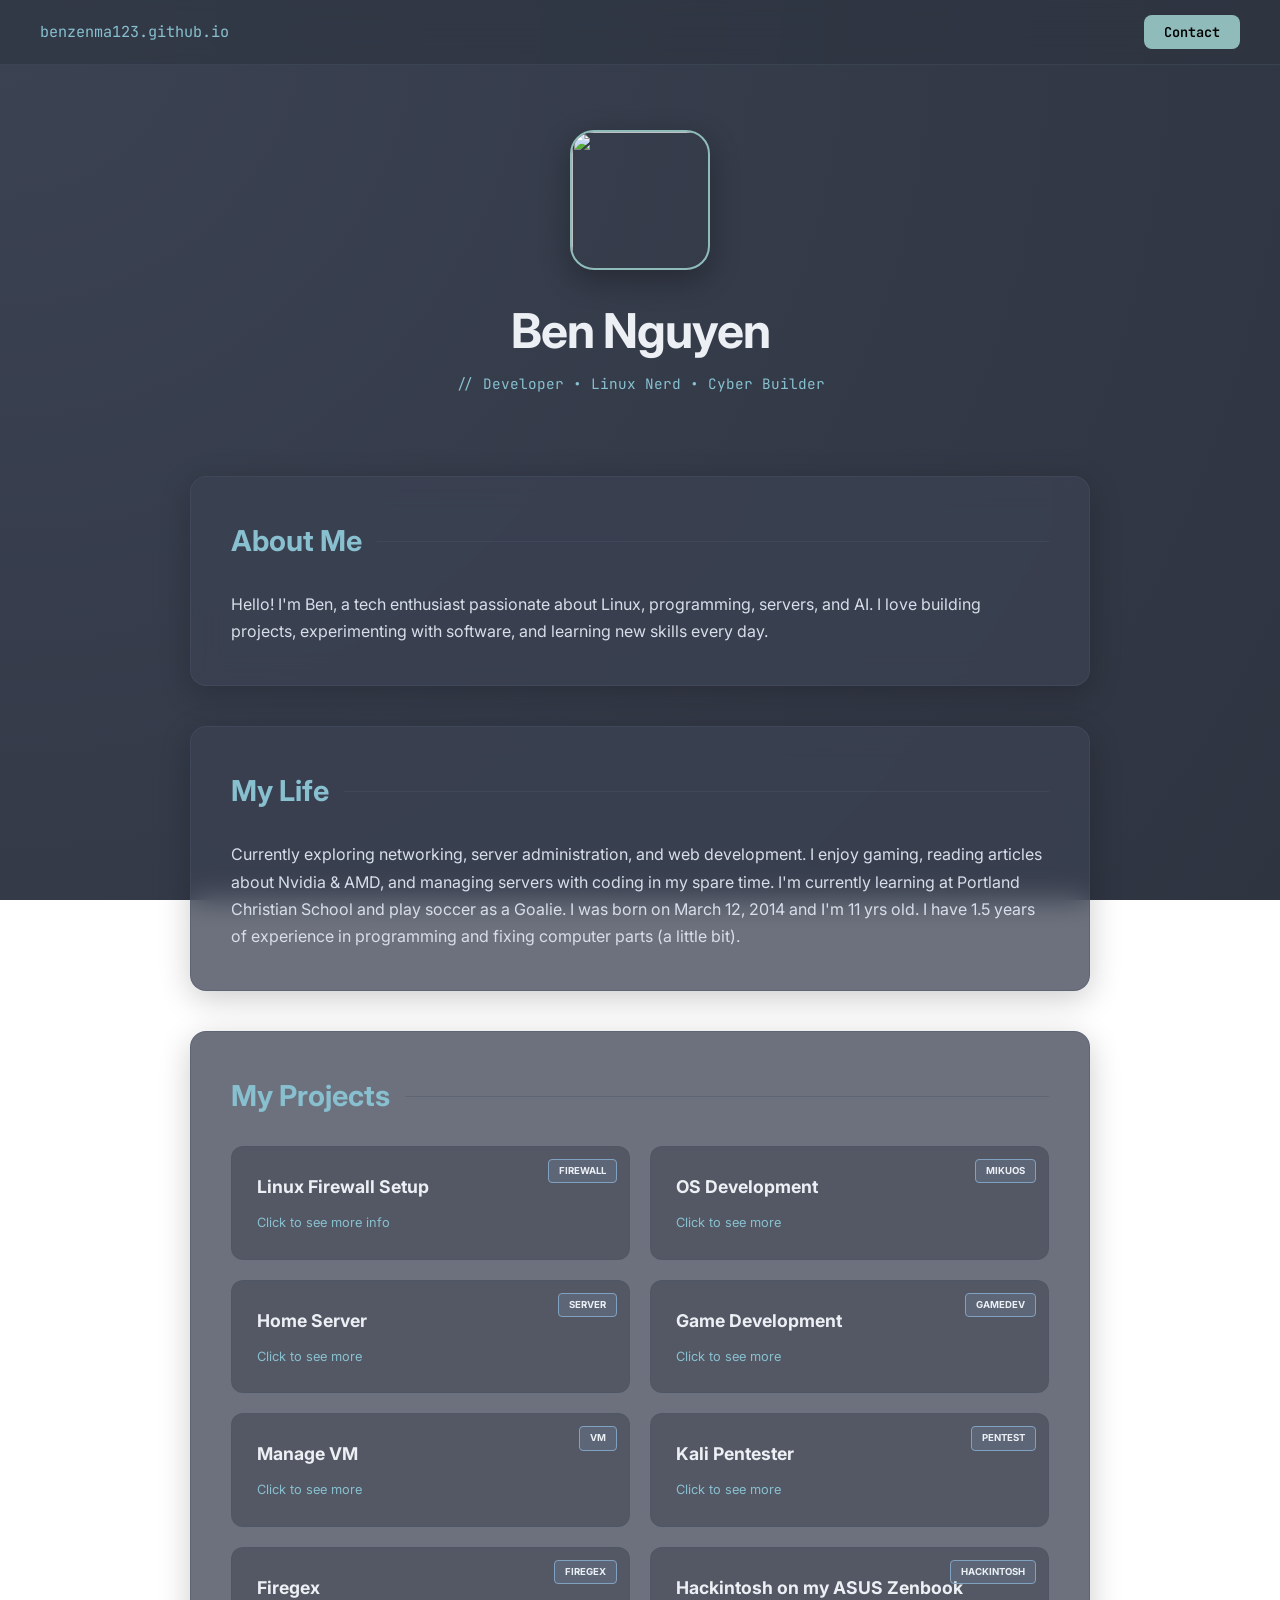
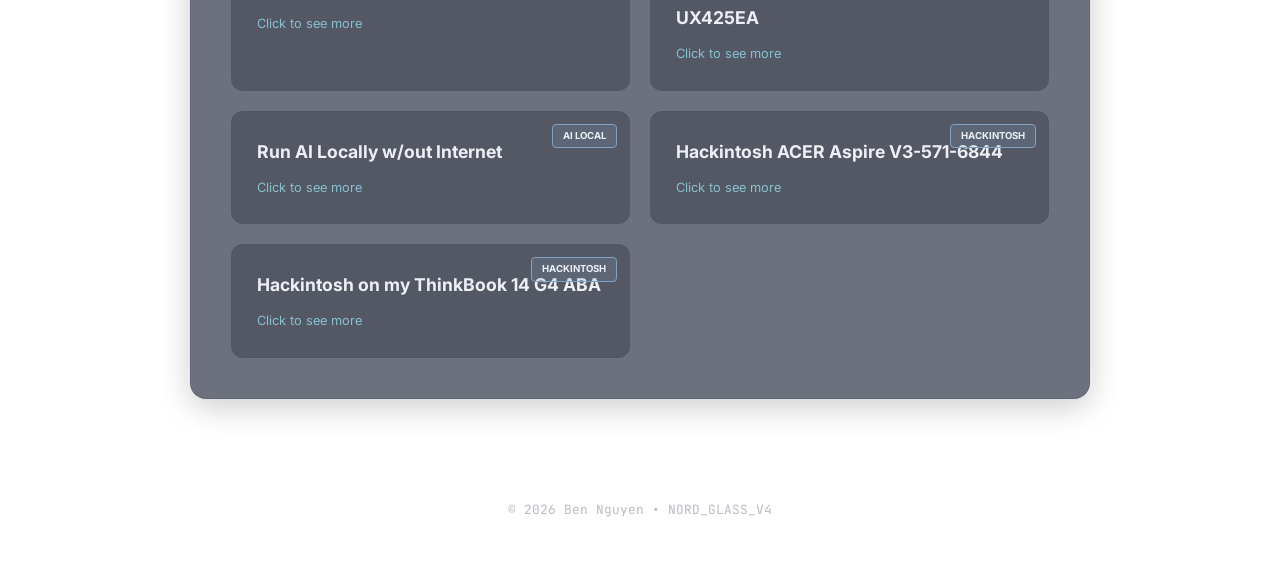
==== commit f3fea3d6: "Add Hackintosh project for ThinkBook 14 G4 ABA Added a new project entry for a Hackintosh build on t" ====
--- a/index.html
+++ b/index.html
@@ -158,6 +158,7 @@
     <div class="project" data-title="Hackintosh on my ASUS Zenbook UX425EA" data-desc="I'm currently working on hackintosh with OpenCore on my ASUS Zenbook UX425EA and it took pretty long to get it work but still no graphic acceleration yet (QE/CI). The reason why i use OpenCore instead of Clover is because OpenCore is more stable and reliable on laptop instead of Clover. Clover is outdated, old as fudge and unreliable. And OpenCore is more modern and updated frequently by Dortania team. If you want to build Hackintosh then i recommend you to use OpenCore instead of Clover. But if you had a CoffeeLake machine then that will be easier because i got an Tiger Lake machine it got no support on MacOS but who care? Spoofing is the key to success. visit my github repo thru https://github.com/benzenma123/EFI-For-ASUS-Zenbook-UX425EA/ for more info" data-badge="Hackintosh"><h3>Hackintosh on my ASUS Zenbook UX425EA</h3><p>Click to see more</p></div>
     <div class="project" data-title="Run AI Locally w/out Internet" data-desc="I'm currently build an Python script that will downloads an AI Model to your machine, extract it and run it for you after installation. But remember what AI Model you were installing or else you will ended up install other AI Model :). Everytime you run the script, just choose the AI Model that you already install and it launch for you, the continue where you left off option is unavalible right now because it still in beta version" data-badge="AI Local"><h3>Run AI Locally w/out Internet</h3><p>Click to see more</p></div>
     <div class="project" data-title="Hackintosh ACER Aspire V3-571-684" data-desc="I'm currently hackintoshing my ACER Aspire V3-571-6844 and everything is working pretty fine except the battery, it currently fried and the new battery is expensive so i dont want to recover it. It using Hybrid BIOS (legacy BIOS/UEFI) so the hackintosh is pretty easy, as alway I'm using OpenCore over Clover and iBoot. The trackpad is suck because it gesture is not so good. I just upload the efi on GitHub, check it out" data-badge="Hackintosh"><h3>Hackintosh ACER Aspire V3-571-6844</h3><p>Click to see more</p></div>
+    <div class="project" data-title="ThinkBook 14 G4 ABA — Hackintosh" data-desc="A fully optimized Hackintosh build running macOS Tahoe on the Lenovo ThinkBook 14 G4 ABA, powered by an AMD Ryzen 7 5825U. Built on OpenCore 1.0.8, this project achieves full hardware compatibility including Metal GPU acceleration via NootedRed, native multi-touch trackpad support through GPIO interrupt mode, and working audio via AppleALC with an OCLP root patch. Documented with a detailed troubleshooting log covering GPU stability, audio framework changes, and thermal optimization — making it a useful reference for anyone attempting a similar AMD-based Hackintosh build." data-badge="Hackintosh"><h3>Hackintosh on my ThinkBook 14 G4 ABA</h3><p>Click to see more</p></div>
   </div>
 </section>
 
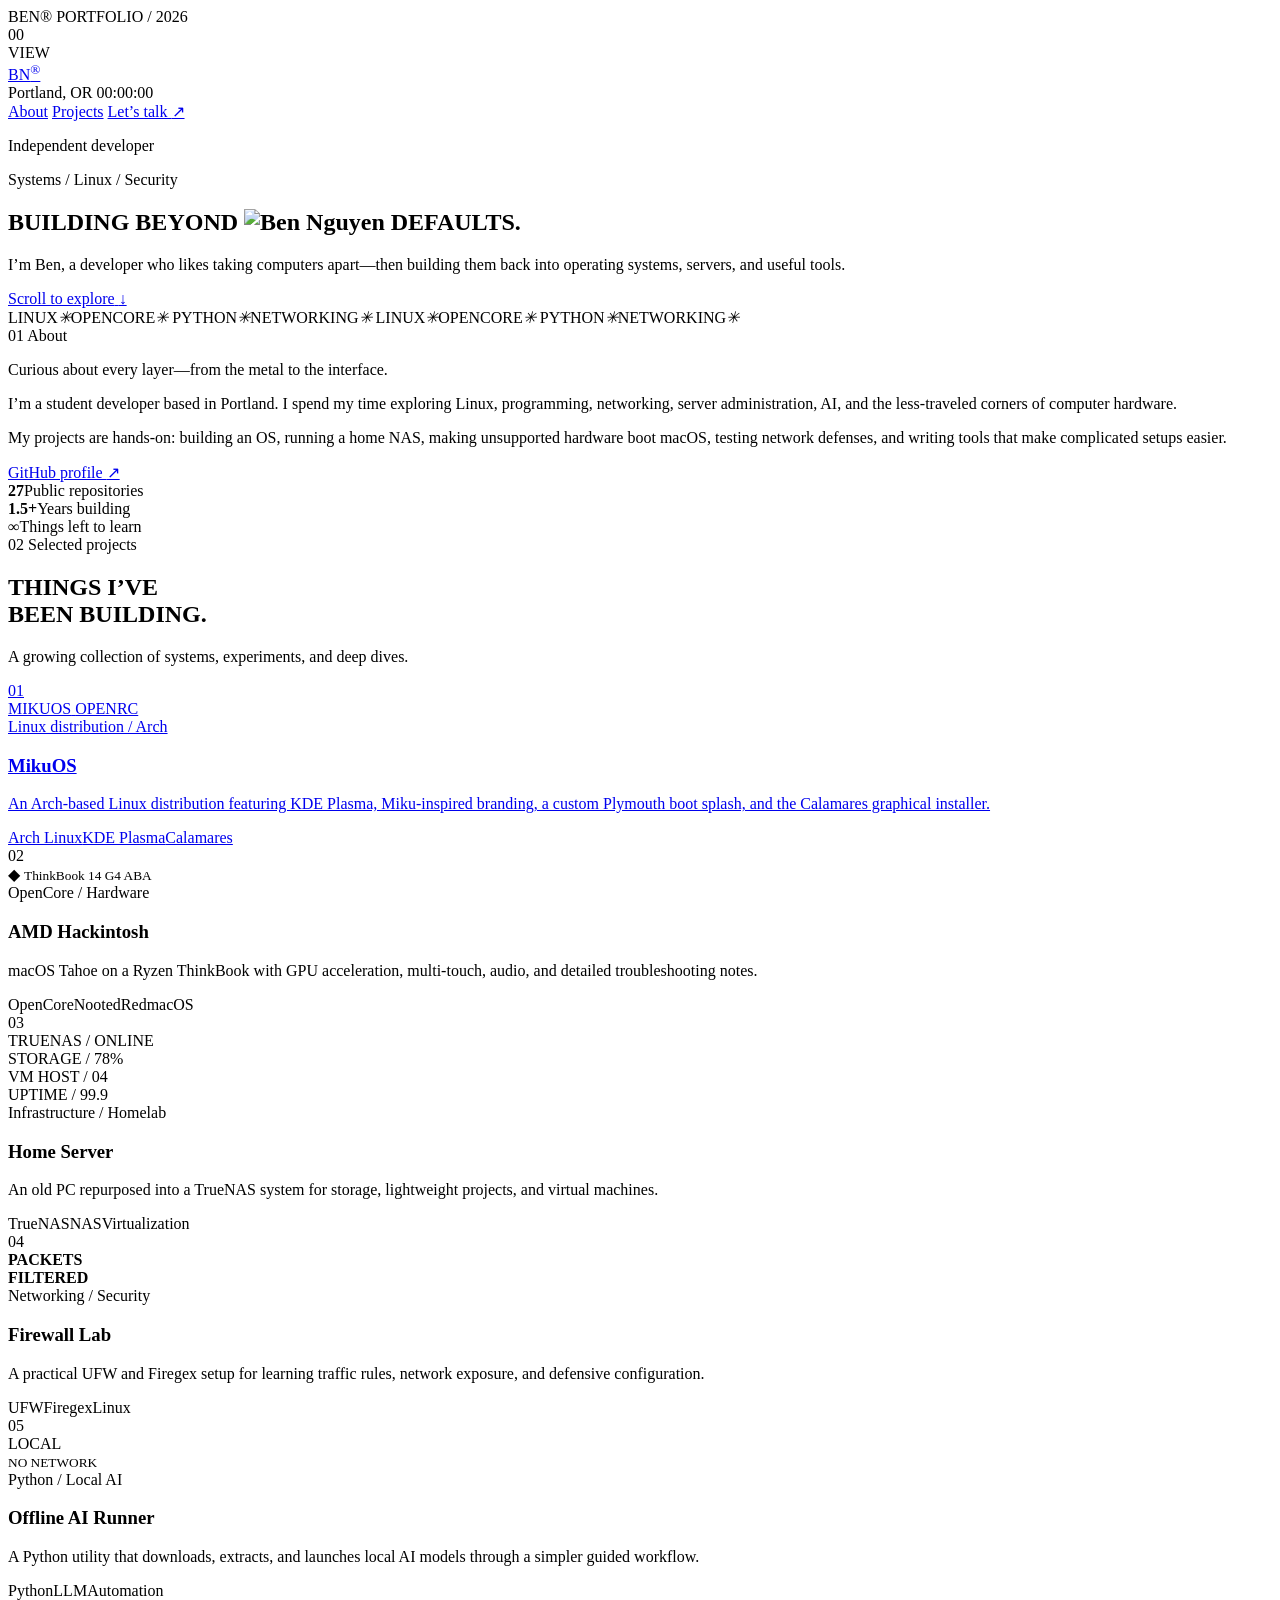
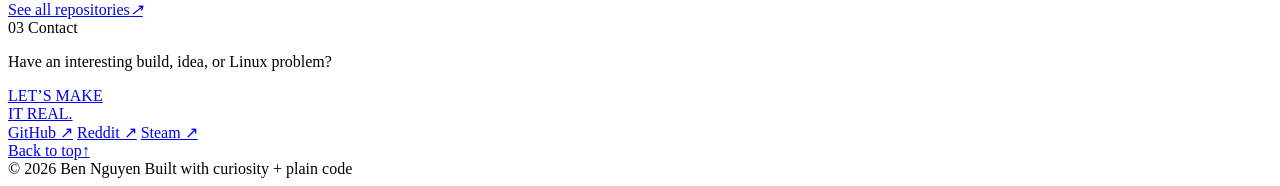
==== commit 0a49c055: "Add files via upload" ====
--- a/index.html
+++ b/index.html
@@ -1,200 +1,267 @@
-<!DOCTYPE html>
+<!doctype html>
 <html lang="en">
-<head>
-<meta charset="UTF-8">
-<meta name="viewport" content="width=device-width, initial-scale=1.0">
-<title>About Me - Ben Nguyen</title>
-
-<link href="https://cdnjs.cloudflare.com/ajax/libs/font-awesome/6.4.0/css/all.min.css" rel="stylesheet">
-<link href="https://fonts.googleapis.com/css2?family=Inter:wght@300;400;500;600;700&family=JetBrains+Mono&display=swap" rel="stylesheet">
-
-<style>
-/* ===== NORDIC TRANSPARENCY PALETTE ===== */
-:root {
-  --nord0: #2e3440; 
-  --nord1: rgba(59, 66, 82, 0.75); 
-  --nord2: rgba(67, 76, 94, 0.85); 
-  --nord3: rgba(76, 86, 106, 0.4); 
-  --nord4: #d8dee9; 
-  --nord6: #eceff4; 
-  --nord7: #8fbcbb; 
-  --nord8: #88c0d0; 
-  --nord9: #81a1c1; 
-  --glass-blur: blur(14px);
-}
-
-* { margin:0; padding:0; box-sizing:border-box; }
-
-body {
-  font-family: 'Inter', sans-serif;
-  background: radial-gradient(circle at 0% 0%, #3b4252 0%, #2e3440 100%);
-  background-attachment: fixed;
-  color: var(--nord4);
-  line-height: 1.7;
-  overflow-x: hidden;
-  padding-top: 70px; 
-}
-
-/* ===== TOP BAR ===== */
-.top-bar {
-  position: fixed;
-  top: 0; left: 0; width: 100%; height: 65px;
-  background: rgba(46, 52, 64, 0.6);
-  backdrop-filter: var(--glass-blur);
-  border-bottom: 1px solid var(--nord3);
-  display: flex; align-items: center; justify-content: space-between;
-  padding: 0 40px; z-index: 2000;
-}
-
-.top-bar .site-url {
-  font-family: 'JetBrains Mono', monospace;
-  font-size: 0.95rem; color: var(--nord8);
-}
-
-.top-bar .nav-links a.contact-btn {
-  font-family: 'JetBrains Mono', monospace;
-  font-size: 0.85rem; color: #000;
-  text-decoration: none; background: var(--nord7);
-  padding: 8px 20px; border-radius: 8px; font-weight: 600;
-  transition: 0.3s;
-}
-
-.top-bar .nav-links a.contact-btn:hover {
-  background: var(--nord8);
-  transform: translateY(-2px);
-  box-shadow: 0 4px 15px rgba(143, 188, 187, 0.4);
-}
-
-/* ===== HEADER ===== */
-header { text-align:center; padding:60px 20px 40px; }
-
-header img.profile {
-  width:140px; height:140px; border-radius:24px;
-  border: 2px solid var(--nord7); object-fit:cover;
-  margin-bottom:20px; box-shadow: 0 10px 30px rgba(0,0,0,0.3);
-}
-
-header h1 { font-weight: 700; font-size:3rem; color: var(--nord6); letter-spacing: -1px; }
-header p { font-family: 'JetBrains Mono', monospace; font-size:0.9rem; color: var(--nord8); }
-
-/* ===== SECTIONS ===== */
-section {
-  max-width:900px; margin:40px auto; padding:40px;
-  background: var(--nord1); backdrop-filter: var(--glass-blur);
-  border-radius:16px; border: 1px solid var(--nord3);
-  box-shadow: 0 8px 32px rgba(0, 0, 0, 0.2);
-  opacity:0; transform:translateY(20px); transition: all 0.6s ease-out;
-}
-section.show { opacity:1; transform:translateY(0); }
-section h2 { font-size:1.8rem; margin-bottom:25px; color: var(--nord8); display: flex; align-items: center; gap: 15px; }
-section h2::after { content: ""; height: 1px; flex-grow: 1; background: var(--nord3); }
-
-/* ===== PROJECTS GRID ===== */
-.projects { display:grid; grid-template-columns:repeat(auto-fit,minmax(280px,1fr)); gap:20px; }
-.project {
-  background: rgba(46, 52, 64, 0.4); padding:25px; border-radius:12px;
-  border: 1px solid var(--nord3); cursor:pointer; position:relative; transition:0.3s ease;
-}
-.project::after {
-  content: attr(data-badge); position:absolute; top:12px; right:12px;
-  background: rgba(129, 161, 193, 0.2); color: var(--nord6);
-  font-size:0.6rem; padding:3px 10px; border-radius: 4px;
-  border: 1px solid var(--nord9); font-weight:700; text-transform: uppercase;
-}
-.project:hover { border-color: var(--nord7); background: var(--nord2); transform: scale(1.02); }
-.project h3 { margin-bottom:10px; color: var(--nord6); font-size: 1.1rem; }
-.project p { color: var(--nord8); font-size: 0.8rem; }
-
-/* ===== MODAL ===== */
-.modal {
-  display:none; position:fixed; inset:0;
-  background: rgba(46, 52, 64, 0.85); backdrop-filter: blur(10px);
-  justify-content:center; align-items:center; z-index:3000;
-}
-.modal-content {
-  background: #3b4252; padding:40px; border-radius:20px;
-  max-width:600px; width:90%; border: 1px solid var(--nord7); position:relative;
-}
-.close { position:absolute; top:20px; right:25px; font-size:1.5rem; color: var(--nord4); cursor:pointer; }
-
-footer { text-align:center; padding:60px 0; color: var(--nord3); font-family: 'JetBrains Mono', monospace; font-size:0.8rem; }
-</style>
-</head>
-<body>
-
-<div class="top-bar">
-    <div class="site-url">benzenma123.github.io</div>
-    <div class="nav-links">
-        <a href="contact.html" class="contact-btn">Contact</a>
+  <head>
+    <meta charset="UTF-8" />
+    <meta name="viewport" content="width=device-width, initial-scale=1.0" />
+    <meta name="theme-color" content="#d9ff43" />
+    <link rel="icon" href="favicon.svg" type="image/svg+xml" />
+    <meta
+      name="description"
+      content="Ben Nguyen is a developer in Portland building operating systems, servers, security tools, and unusual computer projects."
+    />
+    <title>Ben Nguyen — Developer & Systems Builder</title>
+    <link rel="preconnect" href="https://fonts.googleapis.com" />
+    <link rel="preconnect" href="https://fonts.gstatic.com" crossorigin />
+    <link
+      href="https://fonts.googleapis.com/css2?family=DM+Mono:wght@300;400;500&family=Manrope:wght@400;500;600;700;800&display=swap"
+      rel="stylesheet"
+    />
+    <link rel="stylesheet" href="styles.css" />
+  </head>
+  <body>
+    <div class="loader" aria-hidden="true">
+      <div class="loader__top">
+        <span>BEN®</span>
+        <span>PORTFOLIO / 2026</span>
+      </div>
+      <div class="loader__number">00</div>
+      <div class="loader__track"><span></span></div>
     </div>
-</div>
-
-<header>
-  <img class="profile" src="https://i.pinimg.com/736x/9c/1d/9a/9c1d9a0a38d110f5d814981edb029e25.jpg">
-  <h1>Ben Nguyen</h1>
-  <p>// Developer • Linux Nerd • Cyber Builder</p>
-</header>
-
-<section id="about">
-  <h2>About Me</h2>
-  <p>Hello! I'm Ben, a tech enthusiast passionate about Linux, programming, servers, and AI. I love building projects, experimenting with software, and learning new skills every day.</p>
-</section>
-
-<section id="life">
-  <h2>My Life</h2>
-  <p>Currently exploring networking, server administration, and web development. I enjoy gaming, reading articles about Nvidia & AMD, and managing servers with coding in my spare time. I'm currently learning at Portland Christian School and play soccer as a Goalie. I was born on March 12, 2014 and I'm 11 yrs old. I have 1.5 years of experience in programming and fixing computer parts (a little bit).</p>
-</section>
-
-<section id="projects">
-  <h2>My Projects</h2>
-  <div class="projects">
-    <div class="project" data-title="Linux Firewall Setup" data-desc="This project I use UFW for the firewall, my machine is allow to send outcoming but no incoming. Making it very safe when using at Public and protect you from Attack by Metasploit, SQLMap and Nmap. If there's any flood of http/tcp package from attacker then it will failed" data-badge="Firewall"><h3>Linux Firewall Setup</h3><p>Click to see more info</p></div>
-    <div class="project" data-title="OS Development" data-desc="I'm currently build my OS project using Assembly only, with another OS called as 'MikuOS'. MikuOS is gonna be make from Linux kernel and source code, no based on any other linux distro. And will had it own package manager but I dont have enough time for it so the release is gonna be 12, August 2026" data-badge="MikuOS"><h3>OS Development</h3><p>Click to see more</p></div>
-    <div class="project" data-title="Home Server" data-desc="I'm currently using my old pc as my home server (NAS) with TrueNAS Scale and it perform very good with transfering file and lightweight projects" data-badge="Server"><h3>Home Server</h3><p>Click to see more</p></div>
-    <div class="project" data-title="Game Development" data-desc="I'm currently works on Games project too but it took kinda long so please be patient, my games project is about bring Brother's Hai Pho Restaurant to AUR of Arch Linux so everybody can try it (i know he already make the one for linux but that one need manual installtion)" data-badge="GameDev"><h3>Game Development</h3><p>Click to see more</p></div>
-    <div class="project" data-title="Manage Virtual Machine" data-desc="So i do manage virtual machine for all of my project. I do Minecraft Server, TrueNAS Server....etc, and i do setup Kali Linux environment for testing" data-badge="VM"><h3>Manage VM</h3><p>Click to see more</p></div>
-    <div class="project" data-title="Kali Pentester" data-desc="I've been using Kali for a long time for Pentesting with testing machine firewall, and help to make my other site stronger with stronger firewall. And my website do crash sometime but it really doesnt matter because im using those site just for testing my html file" data-badge="Pentest"><h3>Kali Pentester</h3><p>Click to see more</p></div>
-    <div class="project" data-title="New Firewall Tool (Firegex)" data-desc="Hello guys, in this project. I'm using Firegex (i use it from ViegPhunt github repo) for a new firewall and IP Protection. Firegex using GEX as the code to build IP Protection (if you search on google then you likely dont find it cuz it not using too much) making it super safe for protection if the attacker using strong tools (likely from kali linux or blackarch). Use it alongside with UFW (Uncomplicated Firewall) make it safe like North Korea machine, it still allow you to send outcoming (like using social media) but block incoming directly and quietly" data-badge="Firegex"><h3>Firegex</h3><p>Click to see more</p></div>
-    <div class="project" data-title="Hackintosh on my ASUS Zenbook UX425EA" data-desc="I'm currently working on hackintosh with OpenCore on my ASUS Zenbook UX425EA and it took pretty long to get it work but still no graphic acceleration yet (QE/CI). The reason why i use OpenCore instead of Clover is because OpenCore is more stable and reliable on laptop instead of Clover. Clover is outdated, old as fudge and unreliable. And OpenCore is more modern and updated frequently by Dortania team. If you want to build Hackintosh then i recommend you to use OpenCore instead of Clover. But if you had a CoffeeLake machine then that will be easier because i got an Tiger Lake machine it got no support on MacOS but who care? Spoofing is the key to success. visit my github repo thru https://github.com/benzenma123/EFI-For-ASUS-Zenbook-UX425EA/ for more info" data-badge="Hackintosh"><h3>Hackintosh on my ASUS Zenbook UX425EA</h3><p>Click to see more</p></div>
-    <div class="project" data-title="Run AI Locally w/out Internet" data-desc="I'm currently build an Python script that will downloads an AI Model to your machine, extract it and run it for you after installation. But remember what AI Model you were installing or else you will ended up install other AI Model :). Everytime you run the script, just choose the AI Model that you already install and it launch for you, the continue where you left off option is unavalible right now because it still in beta version" data-badge="AI Local"><h3>Run AI Locally w/out Internet</h3><p>Click to see more</p></div>
-    <div class="project" data-title="Hackintosh ACER Aspire V3-571-684" data-desc="I'm currently hackintoshing my ACER Aspire V3-571-6844 and everything is working pretty fine except the battery, it currently fried and the new battery is expensive so i dont want to recover it. It using Hybrid BIOS (legacy BIOS/UEFI) so the hackintosh is pretty easy, as alway I'm using OpenCore over Clover and iBoot. The trackpad is suck because it gesture is not so good. I just upload the efi on GitHub, check it out" data-badge="Hackintosh"><h3>Hackintosh ACER Aspire V3-571-6844</h3><p>Click to see more</p></div>
-    <div class="project" data-title="ThinkBook 14 G4 ABA — Hackintosh" data-desc="A fully optimized Hackintosh build running macOS Tahoe on the Lenovo ThinkBook 14 G4 ABA, powered by an AMD Ryzen 7 5825U. Built on OpenCore 1.0.8, this project achieves full hardware compatibility including Metal GPU acceleration via NootedRed, native multi-touch trackpad support through GPIO interrupt mode, and working audio via AppleALC with an OCLP root patch. Documented with a detailed troubleshooting log covering GPU stability, audio framework changes, and thermal optimization — making it a useful reference for anyone attempting a similar AMD-based Hackintosh build." data-badge="Hackintosh"><h3>Hackintosh on my ThinkBook 14 G4 ABA</h3><p>Click to see more</p></div>
-  </div>
-</section>
-
-<footer>&copy; 2026 Ben Nguyen • NORD_GLASS_V4</footer>
-
-<div class="modal" id="projectModal">
-  <div class="modal-content">
-    <span class="close">&times;</span>
-    <h3 id="modalTitle" style="color:var(--nord7); margin-bottom:15px;"></h3>
-    <p id="modalDesc"></p>
-  </div>
-</div>
-
-<script>
-  const sections = document.querySelectorAll('section');
-  const observer = new IntersectionObserver(entries => {
-    entries.forEach(entry => { if(entry.isIntersecting) entry.target.classList.add('show'); });
-  }, { threshold: 0.1 });
-  sections.forEach(section => observer.observe(section));
-
-  const projects = document.querySelectorAll('.project');
-  const modal = document.getElementById('projectModal');
-  const modalTitle = document.getElementById('modalTitle');
-  const modalDesc = document.getElementById('modalDesc');
-  const closeBtn = document.querySelector('.close');
-
-  projects.forEach(proj => {
-    proj.addEventListener('click', () => {
-      modalTitle.textContent = proj.dataset.title;
-      modalDesc.textContent = proj.dataset.desc;
-      modal.style.display = 'flex';
-    });
-  });
-
-  closeBtn.addEventListener('click', () => modal.style.display = 'none');
-  window.addEventListener('click', (e) => { if(e.target === modal) modal.style.display = 'none'; });
-</script>
-</body>
+
+    <div class="noise" aria-hidden="true"></div>
+    <div class="cursor" aria-hidden="true"><span>VIEW</span></div>
+
+    <header class="nav">
+      <a class="nav__brand magnetic" href="#top" aria-label="Ben Nguyen, home">
+        <span>BN</span><sup>®</sup>
+      </a>
+      <div class="nav__status">
+        <i></i>
+        <span>Portland, OR</span>
+        <time id="local-time">00:00:00</time>
+      </div>
+      <nav aria-label="Main navigation">
+        <a class="nav__link magnetic" href="#about">About</a>
+        <a class="nav__link magnetic" href="#work">Projects</a>
+        <a class="nav__link nav__link--round magnetic" href="#contact">Let’s talk <span>↗</span></a>
+      </nav>
+    </header>
+
+    <main id="top">
+      <section class="hero" aria-labelledby="hero-title">
+        <div class="hero__meta reveal">
+          <p>Independent developer</p>
+          <p>Systems / Linux / Security</p>
+        </div>
+
+        <h1 id="hero-title" class="hero__title">
+          <span class="line"><span>BUILDING</span></span>
+          <span class="line line--offset">
+            <span>BEYOND</span>
+            <img
+              class="hero__avatar"
+              src="https://avatars.githubusercontent.com/u/197340402?v=4"
+              alt="Ben Nguyen"
+            />
+          </span>
+          <span class="line line--accent"><span>DEFAULTS.</span></span>
+        </h1>
+
+        <div class="hero__footer reveal">
+          <p>
+            I’m Ben, a developer who likes taking computers apart—then building
+            them back into operating systems, servers, and useful tools.
+          </p>
+          <a class="scroll-cue magnetic" href="#about" aria-label="Scroll to about section">
+            <span>Scroll to explore</span>
+            <i>↓</i>
+          </a>
+        </div>
+
+        <div class="orb orb--one" aria-hidden="true"></div>
+        <div class="orb orb--two" aria-hidden="true"></div>
+      </section>
+
+      <section class="marquee" aria-label="Skills">
+        <div class="marquee__track">
+          <span>LINUX</span><i>✳</i><span>OPENCORE</span><i>✳</i>
+          <span>PYTHON</span><i>✳</i><span>NETWORKING</span><i>✳</i>
+          <span>LINUX</span><i>✳</i><span>OPENCORE</span><i>✳</i>
+          <span>PYTHON</span><i>✳</i><span>NETWORKING</span><i>✳</i>
+        </div>
+      </section>
+
+      <section class="about section" id="about">
+        <div class="section__eyebrow reveal">
+          <span>01</span>
+          <span>About</span>
+        </div>
+        <div class="about__layout">
+          <p class="about__lead split-text">
+            Curious about every layer—from the metal to the interface.
+          </p>
+          <div class="about__copy reveal">
+            <p>
+              I’m a student developer based in Portland. I spend my time
+              exploring Linux, programming, networking, server administration,
+              AI, and the less-traveled corners of computer hardware.
+            </p>
+            <p>
+              My projects are hands-on: building an OS, running a home NAS,
+              making unsupported hardware boot macOS, testing network defenses,
+              and writing tools that make complicated setups easier.
+            </p>
+            <a class="text-link magnetic" href="https://github.com/benzenma123" target="_blank" rel="noreferrer">
+              GitHub profile <span>↗</span>
+            </a>
+          </div>
+        </div>
+
+        <div class="stats">
+          <div class="stat reveal"><strong>27</strong><span>Public repositories</span></div>
+          <div class="stat reveal"><strong>1.5+</strong><span>Years building</span></div>
+          <div class="stat reveal"><strong>∞</strong><span>Things left to learn</span></div>
+        </div>
+      </section>
+
+      <section class="work section" id="work">
+        <div class="section__eyebrow reveal">
+          <span>02</span>
+          <span>Selected projects</span>
+        </div>
+        <div class="work__heading">
+          <h2 class="split-text">THINGS I’VE<br />BEEN BUILDING.</h2>
+          <p class="reveal">A growing collection of systems, experiments, and deep dives.</p>
+        </div>
+
+        <div class="projects">
+          <a
+            class="project project--featured"
+            href="https://github.com/benzenma123/MikuOS"
+            target="_blank"
+            rel="noreferrer"
+            data-cursor="GITHUB"
+            aria-label="View MikuOS on GitHub"
+          >
+            <div class="project__index">01</div>
+            <div class="project__visual visual-os">
+              <div class="boot-screen" aria-label="Animated MikuOS OpenRC boot sequence">
+                <div class="boot-screen__header">
+                  <span>MIKUOS</span>
+                  <span>OPENRC</span>
+                </div>
+                <div class="boot-screen__output" id="miku-boot-output" aria-hidden="true"></div>
+              </div>
+            </div>
+            <div class="project__info">
+              <span class="project__type">Linux distribution / Arch</span>
+              <h3>MikuOS</h3>
+              <p>An Arch-based Linux distribution featuring KDE Plasma, Miku-inspired branding, a custom Plymouth boot splash, and the Calamares graphical installer.</p>
+              <div class="project__tags"><span>Arch Linux</span><span>KDE Plasma</span><span>Calamares</span></div>
+            </div>
+          </a>
+
+          <article class="project" tabindex="0" data-cursor="VIEW">
+            <div class="project__index">02</div>
+            <div class="project__visual visual-hackintosh">
+              <div class="laptop">
+                <div class="laptop__screen">
+                  <span class="apple-mark">◆</span>
+                  <small>ThinkBook 14 G4 ABA</small>
+                  <div class="dock"><i></i><i></i><i></i><i></i><i></i></div>
+                </div>
+                <div class="laptop__base"></div>
+              </div>
+            </div>
+            <div class="project__info">
+              <span class="project__type">OpenCore / Hardware</span>
+              <h3>AMD Hackintosh</h3>
+              <p>macOS Tahoe on a Ryzen ThinkBook with GPU acceleration, multi-touch, audio, and detailed troubleshooting notes.</p>
+              <div class="project__tags"><span>OpenCore</span><span>NootedRed</span><span>macOS</span></div>
+            </div>
+          </article>
+
+          <article class="project" tabindex="0" data-cursor="VIEW">
+            <div class="project__index">03</div>
+            <div class="project__visual visual-server">
+              <div class="rack">
+                <div><i></i><i></i><span>TRUENAS / ONLINE</span></div>
+                <div><i></i><i></i><span>STORAGE / 78%</span></div>
+                <div><i></i><i></i><span>VM HOST / 04</span></div>
+                <div><i></i><i></i><span>UPTIME / 99.9</span></div>
+              </div>
+            </div>
+            <div class="project__info">
+              <span class="project__type">Infrastructure / Homelab</span>
+              <h3>Home Server</h3>
+              <p>An old PC repurposed into a TrueNAS system for storage, lightweight projects, and virtual machines.</p>
+              <div class="project__tags"><span>TrueNAS</span><span>NAS</span><span>Virtualization</span></div>
+            </div>
+          </article>
+
+          <article class="project" tabindex="0" data-cursor="VIEW">
+            <div class="project__index">04</div>
+            <div class="project__visual visual-firewall">
+              <div class="radar">
+                <span class="radar__sweep"></span>
+                <i class="ping ping--one"></i><i class="ping ping--two"></i><i class="ping ping--three"></i>
+                <b>PACKETS<br />FILTERED</b>
+              </div>
+            </div>
+            <div class="project__info">
+              <span class="project__type">Networking / Security</span>
+              <h3>Firewall Lab</h3>
+              <p>A practical UFW and Firegex setup for learning traffic rules, network exposure, and defensive configuration.</p>
+              <div class="project__tags"><span>UFW</span><span>Firegex</span><span>Linux</span></div>
+            </div>
+          </article>
+
+          <article class="project" tabindex="0" data-cursor="VIEW">
+            <div class="project__index">05</div>
+            <div class="project__visual visual-ai">
+              <div class="ai-core">
+                <span>LOCAL</span>
+                <div></div>
+                <small>NO NETWORK</small>
+              </div>
+            </div>
+            <div class="project__info">
+              <span class="project__type">Python / Local AI</span>
+              <h3>Offline AI Runner</h3>
+              <p>A Python utility that downloads, extracts, and launches local AI models through a simpler guided workflow.</p>
+              <div class="project__tags"><span>Python</span><span>LLM</span><span>Automation</span></div>
+            </div>
+          </article>
+        </div>
+
+        <a class="all-work magnetic" href="https://github.com/benzenma123?tab=repositories" target="_blank" rel="noreferrer">
+          <span>See all repositories</span><i>↗</i>
+        </a>
+      </section>
+
+      <section class="contact section" id="contact">
+        <div class="section__eyebrow section__eyebrow--light reveal">
+          <span>03</span>
+          <span>Contact</span>
+        </div>
+        <p class="contact__kicker reveal">Have an interesting build, idea, or Linux problem?</p>
+        <a class="contact__mail split-text" href="mailto:haidangchauduc@gmail.com">LET’S MAKE<br />IT REAL.</a>
+        <div class="contact__bottom">
+          <div class="contact__socials">
+            <a class="magnetic" href="https://github.com/benzenma123" target="_blank" rel="noreferrer">GitHub ↗</a>
+            <a class="magnetic" href="https://www.reddit.com/user/Critical_Self_6040" target="_blank" rel="noreferrer">Reddit ↗</a>
+            <a class="magnetic" href="https://steamcommunity.com/profiles/76561199824639902/" target="_blank" rel="noreferrer">Steam ↗</a>
+          </div>
+          <a class="back-top magnetic" href="#top"><span>Back to top</span><i>↑</i></a>
+        </div>
+      </section>
+    </main>
+
+    <footer>
+      <span>© 2026 Ben Nguyen</span>
+      <span>Built with curiosity + plain code</span>
+    </footer>
+
+    <script src="script.js"></script>
+  </body>
 </html>
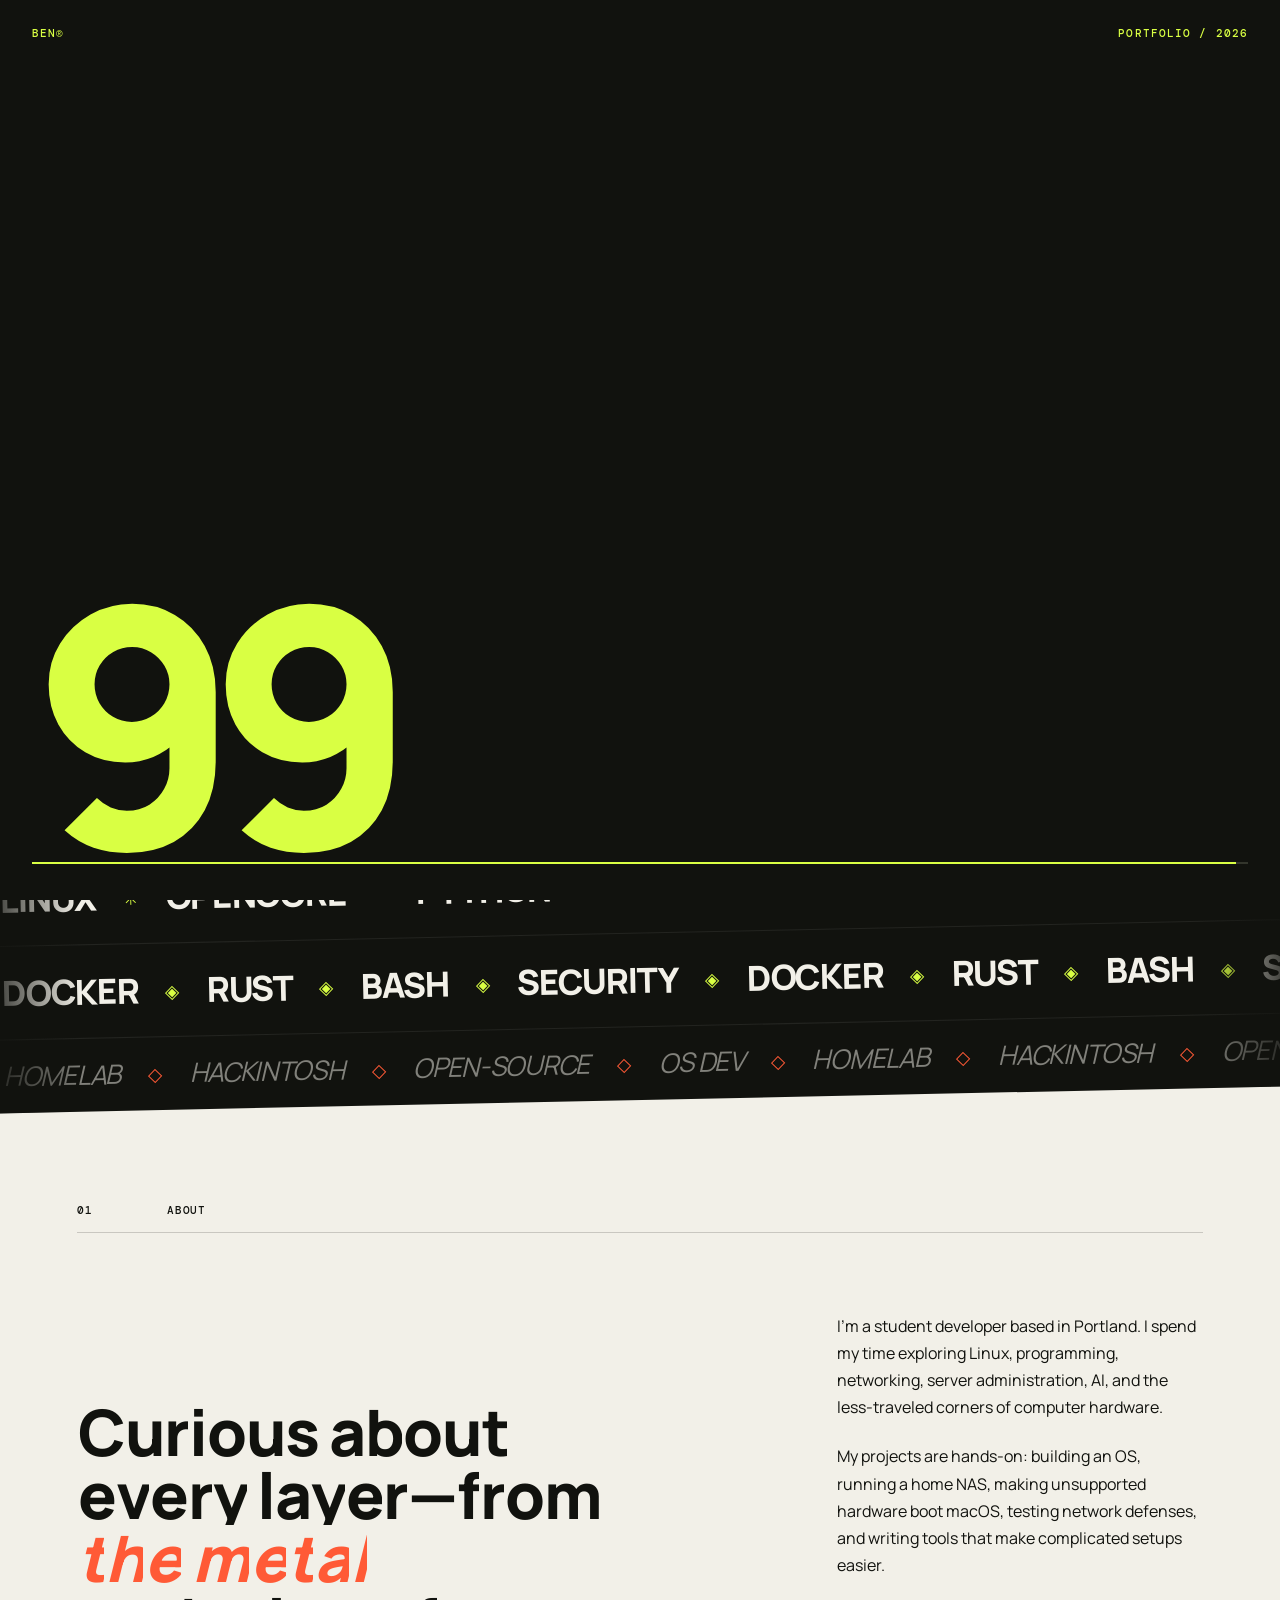
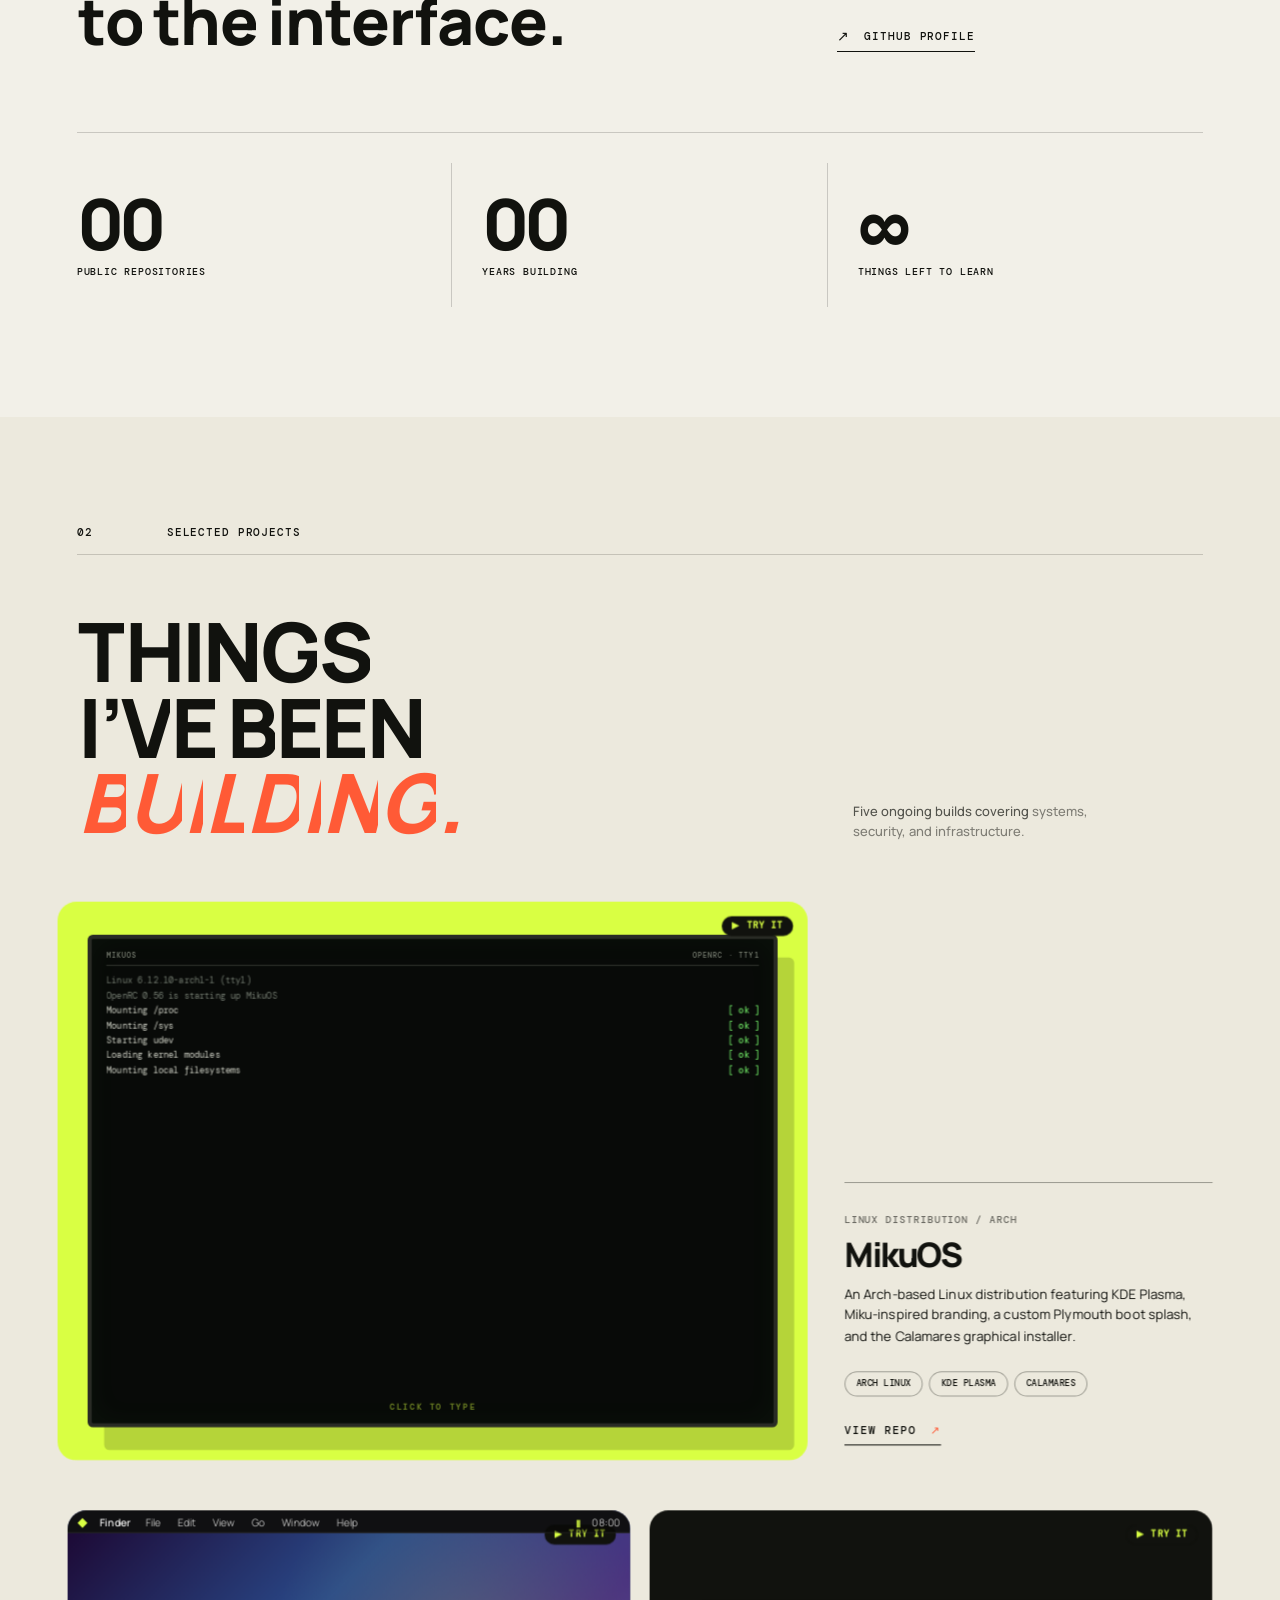
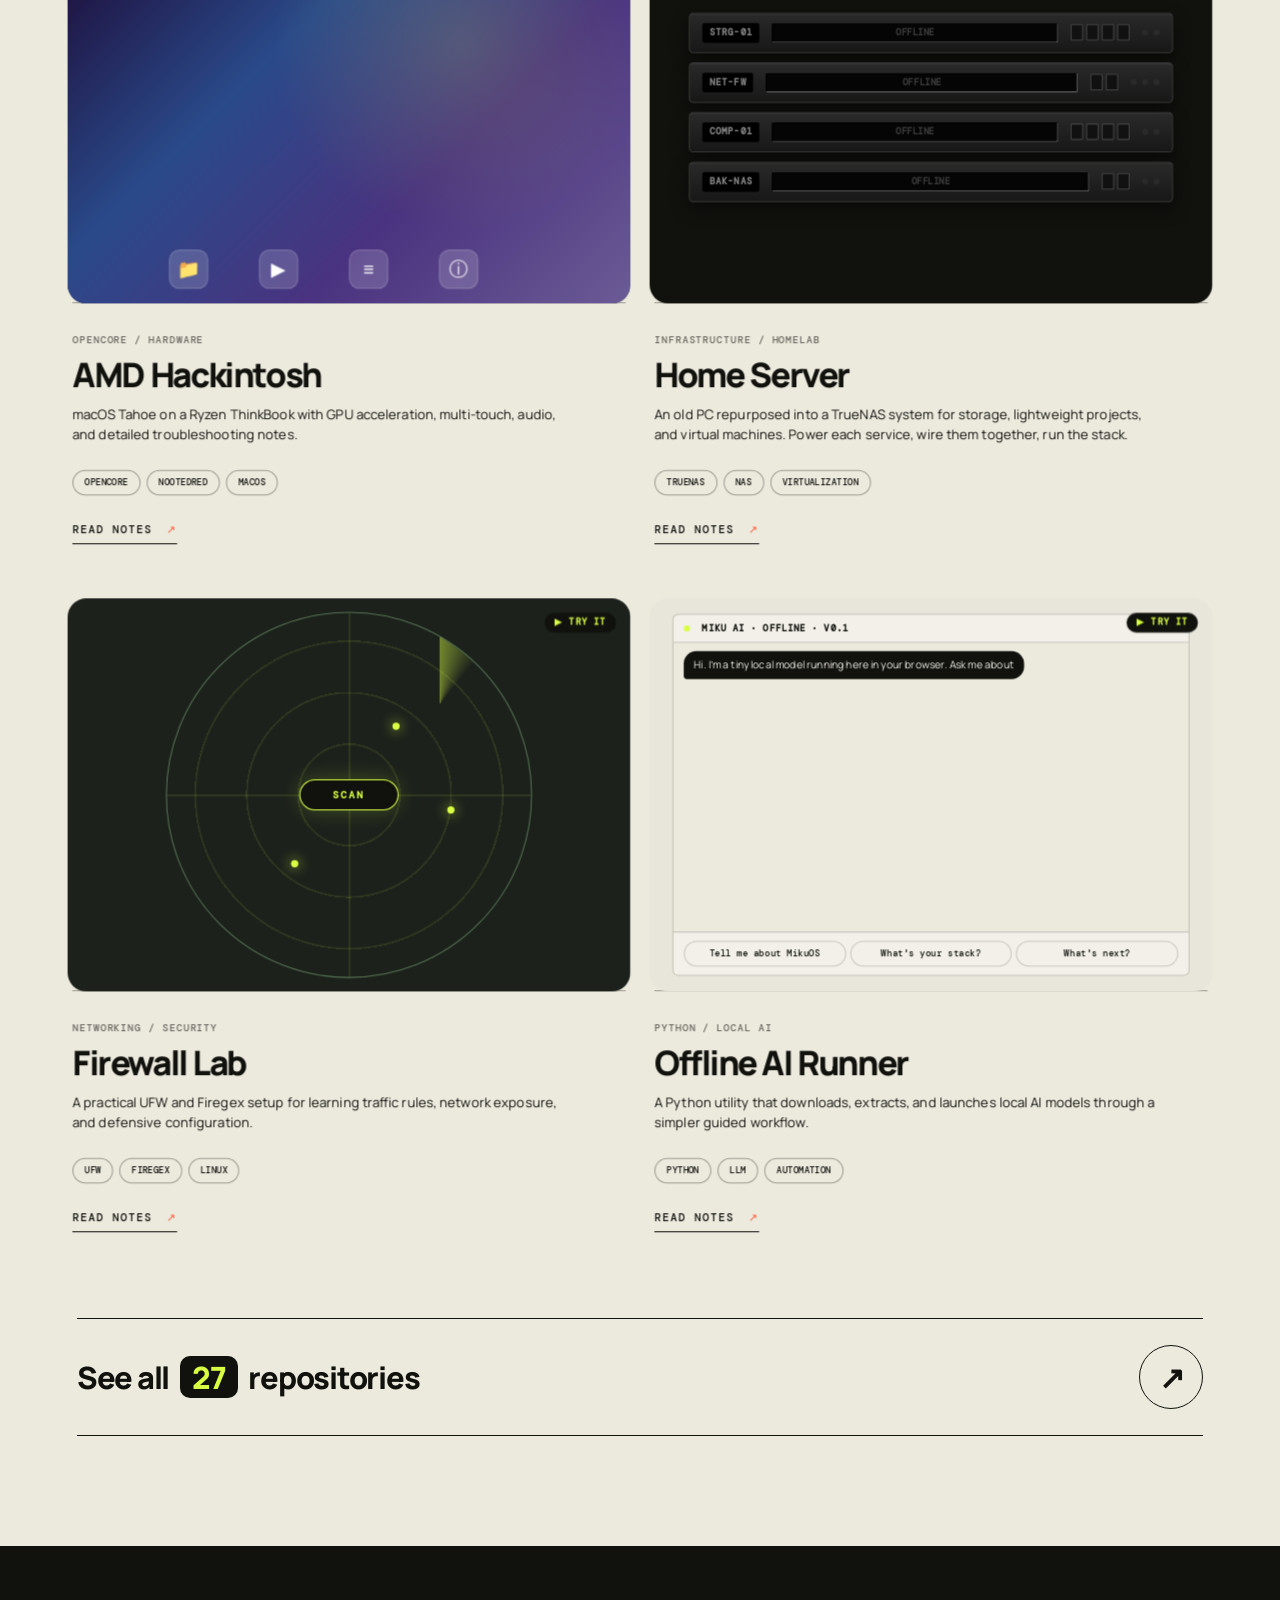
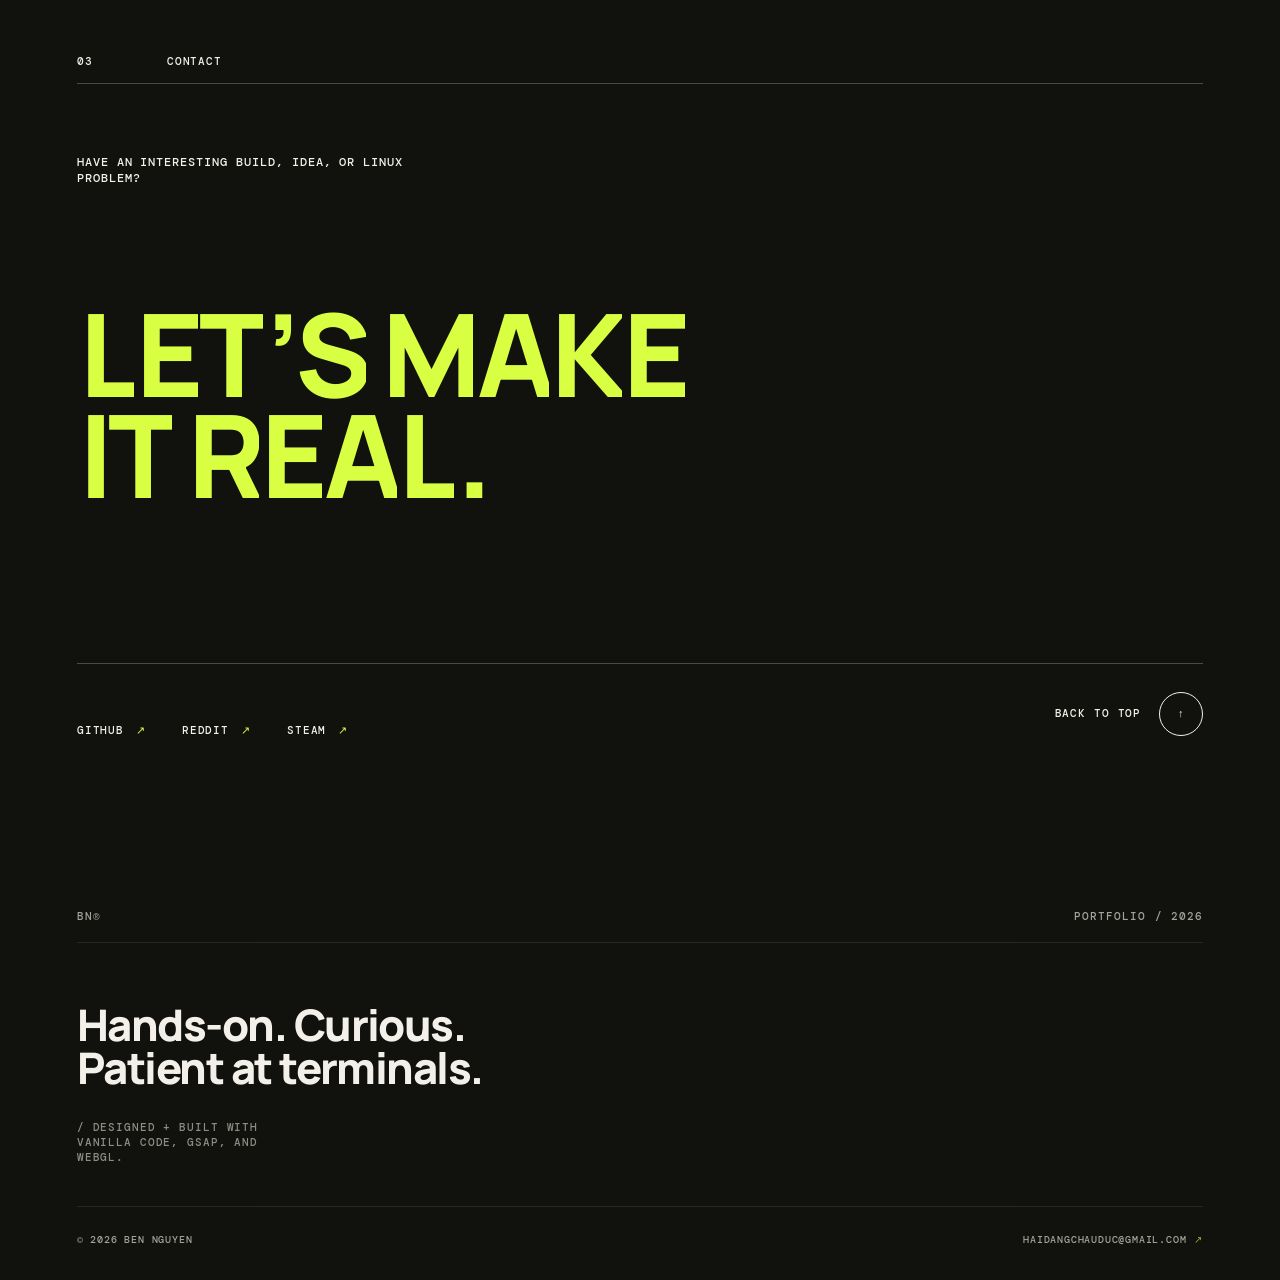
==== commit 7551030a: "Add files via upload" ====
--- a/index.html
+++ b/index.html
@@ -13,10 +13,26 @@
     <link rel="preconnect" href="https://fonts.googleapis.com" />
     <link rel="preconnect" href="https://fonts.gstatic.com" crossorigin />
     <link
-      href="https://fonts.googleapis.com/css2?family=DM+Mono:wght@300;400;500&family=Manrope:wght@400;500;600;700;800&display=swap"
+      href="https://fonts.googleapis.com/css2?family=DM+Mono:wght@300;400;500&family=Manrope:wght@400;500;600;700;800;900&display=swap"
       rel="stylesheet"
     />
     <link rel="stylesheet" href="styles.css" />
+
+    <!-- Three.js via importmap -->
+    <script type="importmap">
+      {
+        "imports": {
+          "three": "https://unpkg.com/three@0.160.0/build/three.module.js"
+        }
+      }
+    </script>
+
+    <!-- GSAP + ScrollTrigger -->
+    <script src="https://cdnjs.cloudflare.com/ajax/libs/gsap/3.12.5/gsap.min.js" defer></script>
+    <script
+      src="https://cdnjs.cloudflare.com/ajax/libs/gsap/3.12.5/ScrollTrigger.min.js"
+      defer
+    ></script>
   </head>
   <body>
     <div class="loader" aria-hidden="true">
@@ -28,10 +44,24 @@
       <div class="loader__track"><span></span></div>
     </div>
 
+    <div class="scene-bar" aria-hidden="true"></div>
     <div class="noise" aria-hidden="true"></div>
-    <div class="cursor" aria-hidden="true"><span>VIEW</span></div>
-
-    <header class="nav">
+    <div class="vignette" aria-hidden="true"></div>
+
+    <!-- Scroll progress indicator on the left edge -->
+    <div class="scroll-progress" aria-hidden="true">
+      <div class="scroll-progress__track"></div>
+      <div class="scroll-progress__fill" id="scroll-progress-fill"></div>
+    </div>
+
+    <!-- Two-ring cursor -->
+    <div class="cursor" aria-hidden="true">
+      <div class="cursor__dot"></div>
+      <div class="cursor__ring"></div>
+      <span class="cursor__label">VIEW</span>
+    </div>
+
+    <header class="nav" id="nav">
       <a class="nav__brand magnetic" href="#top" aria-label="Ben Nguyen, home">
         <span>BN</span><sup>®</sup>
       </a>
@@ -43,36 +73,55 @@
       <nav aria-label="Main navigation">
         <a class="nav__link magnetic" href="#about">About</a>
         <a class="nav__link magnetic" href="#work">Projects</a>
-        <a class="nav__link nav__link--round magnetic" href="#contact">Let’s talk <span>↗</span></a>
+        <a class="nav__link nav__link--round magnetic" href="#contact"
+          >Let’s talk <span>↗</span></a
+        >
       </nav>
     </header>
 
     <main id="top">
+      <!-- ============ HERO ============ -->
       <section class="hero" aria-labelledby="hero-title">
-        <div class="hero__meta reveal">
-          <p>Independent developer</p>
-          <p>Systems / Linux / Security</p>
-        </div>
-
-        <h1 id="hero-title" class="hero__title">
-          <span class="line"><span>BUILDING</span></span>
+        <canvas
+          class="hero__3d"
+          id="hero-3d"
+          aria-hidden="true"
+          data-cursor="ROTATE"
+        ></canvas>
+
+        <div class="hero__meta">
+          <span class="reveal"><i>◆</i> Independent developer</span>
+          <span class="reveal">Systems / Linux / Security</span>
+        </div>
+
+        <h1 id="hero-title" class="hero__title" data-split="char" data-cursor="SCROLL">
+          <span class="line">
+            <span class="line__text">BUILDING</span>
+          </span>
           <span class="line line--offset">
-            <span>BEYOND</span>
+            <span class="line__text">BEYOND</span>
             <img
               class="hero__avatar"
               src="https://avatars.githubusercontent.com/u/197340402?v=4"
-              alt="Ben Nguyen"
+              alt=""
+              aria-hidden="true"
             />
           </span>
-          <span class="line line--accent"><span>DEFAULTS.</span></span>
+          <span class="line line--accent">
+            <span class="line__text">DEFAULTS.</span>
+          </span>
         </h1>
 
-        <div class="hero__footer reveal">
-          <p>
+        <div class="hero__footer">
+          <p class="reveal">
             I’m Ben, a developer who likes taking computers apart—then building
             them back into operating systems, servers, and useful tools.
           </p>
-          <a class="scroll-cue magnetic" href="#about" aria-label="Scroll to about section">
+          <a
+            class="scroll-cue magnetic"
+            href="#about"
+            aria-label="Scroll to about section"
+          >
             <span>Scroll to explore</span>
             <i>↓</i>
           </a>
@@ -80,188 +129,426 @@
 
         <div class="orb orb--one" aria-hidden="true"></div>
         <div class="orb orb--two" aria-hidden="true"></div>
+
+        <div class="hero__corners" aria-hidden="true">
+          <span class="hero__corner hero__corner--tl">PG · 001</span>
+          <span class="hero__corner hero__corner--tr">PORTFOLIO 2026</span>
+          <span class="hero__corner hero__corner--bl">OS · LINUX · SECURITY</span>
+          <span class="hero__corner hero__corner--br">↳ STATIC JS / WEBGL</span>
+        </div>
       </section>
 
-      <section class="marquee" aria-label="Skills">
-        <div class="marquee__track">
-          <span>LINUX</span><i>✳</i><span>OPENCORE</span><i>✳</i>
-          <span>PYTHON</span><i>✳</i><span>NETWORKING</span><i>✳</i>
-          <span>LINUX</span><i>✳</i><span>OPENCORE</span><i>✳</i>
-          <span>PYTHON</span><i>✳</i><span>NETWORKING</span><i>✳</i>
+      <!-- ============ MARQUEES (3 tracks, masked edges) ============ -->
+      <section class="marquees" aria-label="Skills">
+        <div class="marquee marquee--top">
+          <div class="marquee__track">
+            <span>LINUX</span><i>✳</i><span>OPENCORE</span><i>✳</i>
+            <span>PYTHON</span><i>✳</i><span>NETWORKING</span><i>✳</i>
+            <span>LINUX</span><i>✳</i><span>OPENCORE</span><i>✳</i>
+            <span>PYTHON</span><i>✳</i><span>NETWORKING</span><i>✳</i>
+          </div>
+        </div>
+        <div class="marquee marquee--mid">
+          <div class="marquee__track">
+            <span>DOCKER</span><i>◈</i><span>RUST</span><i>◈</i>
+            <span>BASH</span><i>◈</i><span>SECURITY</span><i>◈</i>
+            <span>DOCKER</span><i>◈</i><span>RUST</span><i>◈</i>
+            <span>BASH</span><i>◈</i><span>SECURITY</span><i>◈</i>
+          </div>
+        </div>
+        <div class="marquee marquee--bot">
+          <div class="marquee__track">
+            <span>HOMELAB</span><i>◇</i><span>HACKINTOSH</span><i>◇</i>
+            <span>OPEN-SOURCE</span><i>◇</i><span>OS DEV</span><i>◇</i>
+            <span>HOMELAB</span><i>◇</i><span>HACKINTOSH</span><i>◇</i>
+            <span>OPEN-SOURCE</span><i>◇</i><span>OS DEV</span><i>◇</i>
+          </div>
         </div>
       </section>
 
+      <!-- ============ ABOUT ============ -->
       <section class="about section" id="about">
         <div class="section__eyebrow reveal">
           <span>01</span>
           <span>About</span>
         </div>
         <div class="about__layout">
-          <p class="about__lead split-text">
-            Curious about every layer—from the metal to the interface.
-          </p>
-          <div class="about__copy reveal">
-            <p>
+          <h2 class="about__lead" data-split="char">
+            <span class="line"><span class="line__text">Curious about</span></span>
+            <span class="line"><span class="line__text">every layer—from</span></span>
+            <span class="line line--accent"><span class="line__text">the metal</span></span>
+            <span class="line"><span class="line__text">to the interface.</span></span>
+          </h2>
+          <div class="about__copy">
+            <p class="reveal">
               I’m a student developer based in Portland. I spend my time
               exploring Linux, programming, networking, server administration,
               AI, and the less-traveled corners of computer hardware.
             </p>
-            <p>
+            <p class="reveal">
               My projects are hands-on: building an OS, running a home NAS,
               making unsupported hardware boot macOS, testing network defenses,
               and writing tools that make complicated setups easier.
             </p>
-            <a class="text-link magnetic" href="https://github.com/benzenma123" target="_blank" rel="noreferrer">
-              GitHub profile <span>↗</span>
+            <a
+              class="text-link magnetic reveal"
+              href="https://github.com/benzenma123"
+              target="_blank"
+              rel="noreferrer"
+              data-cursor="GITHUB"
+            >
+              <span>↗</span><span>GitHub profile</span>
             </a>
           </div>
         </div>
 
         <div class="stats">
-          <div class="stat reveal"><strong>27</strong><span>Public repositories</span></div>
-          <div class="stat reveal"><strong>1.5+</strong><span>Years building</span></div>
-          <div class="stat reveal"><strong>∞</strong><span>Things left to learn</span></div>
+          <div class="stat"><strong data-count="27">00</strong><span>Public repositories</span></div>
+          <div class="stat"><strong data-count="1.5">00</strong><span>Years building</span></div>
+          <div class="stat"><strong data-static="∞">∞</strong><span>Things left to learn</span></div>
         </div>
       </section>
 
+      <!-- ============ WORK (scrollytelling) ============ -->
       <section class="work section" id="work">
         <div class="section__eyebrow reveal">
           <span>02</span>
           <span>Selected projects</span>
         </div>
+
         <div class="work__heading">
-          <h2 class="split-text">THINGS I’VE<br />BEEN BUILDING.</h2>
-          <p class="reveal">A growing collection of systems, experiments, and deep dives.</p>
+          <h2 data-split="char" class="split-char">
+            <span class="line"><span class="line__text">THINGS</span></span>
+            <span class="line"><span class="line__text">I’VE BEEN</span></span>
+            <span class="line line--accent"><span class="line__text">BUILDING.</span></span>
+          </h2>
+          <p class="work__kicker reveal">
+            <span>Five ongoing builds covering</span>
+            <span class="soft">systems, security,</span>
+            <span class="soft">and infrastructure.</span>
+          </p>
         </div>
 
         <div class="projects">
-          <a
-            class="project project--featured"
-            href="https://github.com/benzenma123/MikuOS"
-            target="_blank"
-            rel="noreferrer"
-            data-cursor="GITHUB"
-            aria-label="View MikuOS on GitHub"
+          <article
+            class="project project--featured tilt"
+            data-demo="terminal"
+            aria-label="MikuOS interactive terminal demo"
           >
             <div class="project__index">01</div>
-            <div class="project__visual visual-os">
-              <div class="boot-screen" aria-label="Animated MikuOS OpenRC boot sequence">
-                <div class="boot-screen__header">
+            <div class="project__visual visual-os" data-cursor="TRY">
+              <span class="demo-badge">▶ TRY IT</span>
+              <div class="terminal" data-state="boot">
+                <div class="terminal__header">
                   <span>MIKUOS</span>
-                  <span>OPENRC</span>
+                  <span>OPENRC · TTY1</span>
                 </div>
-                <div class="boot-screen__output" id="miku-boot-output" aria-hidden="true"></div>
+                <div class="terminal__output" id="miku-boot-output"></div>
+                <div class="terminal__hint">CLICK TO TYPE</div>
+                <form class="terminal__input-row" data-state="hidden">
+                  <span class="terminal__prompt">root@mikuos:~#</span>
+                  <input
+                    class="terminal__input"
+                    type="text"
+                    aria-label="Terminal command"
+                    autocomplete="off"
+                    spellcheck="false"
+                    placeholder="type 'help' and ⏎"
+                  />
+                </form>
               </div>
             </div>
             <div class="project__info">
               <span class="project__type">Linux distribution / Arch</span>
               <h3>MikuOS</h3>
-              <p>An Arch-based Linux distribution featuring KDE Plasma, Miku-inspired branding, a custom Plymouth boot splash, and the Calamares graphical installer.</p>
-              <div class="project__tags"><span>Arch Linux</span><span>KDE Plasma</span><span>Calamares</span></div>
-            </div>
-          </a>
-
-          <article class="project" tabindex="0" data-cursor="VIEW">
+              <p>
+                An Arch-based Linux distribution featuring KDE Plasma,
+                Miku-inspired branding, a custom Plymouth boot splash, and
+                the Calamares graphical installer.
+              </p>
+              <div class="project__tags">
+                <span>Arch Linux</span><span>KDE Plasma</span><span>Calamares</span>
+              </div>
+              <a class="btn-link magnetic" href="https://github.com/benzenma123/MikuOS" target="_blank" rel="noreferrer" data-cursor="REPO">
+                <span>VIEW REPO</span><i>↗</i>
+              </a>
+            </div>
+          </article>
+
+          <article class="project tilt" data-demo="desktop" tabindex="0">
             <div class="project__index">02</div>
-            <div class="project__visual visual-hackintosh">
-              <div class="laptop">
-                <div class="laptop__screen">
-                  <span class="apple-mark">◆</span>
-                  <small>ThinkBook 14 G4 ABA</small>
-                  <div class="dock"><i></i><i></i><i></i><i></i><i></i></div>
+            <div class="project__visual visual-hackintosh" data-cursor="TRY">
+              <span class="demo-badge">▶ TRY IT</span>
+              <div class="macos">
+                <div class="macos__menubar">
+                  <span class="macos__apple" aria-label="Apple menu">◆</span>
+                  <span class="macos__applabel" data-macos-applabel>Finder</span>
+                  <div class="macos__menuitems"><span>File</span><span>Edit</span><span>View</span><span>Go</span><span>Window</span><span>Help</span></div>
+                  <div class="macos__status">
+                    <i class="macos__wifi" aria-hidden="true">▮</i>
+                    <span class="macos__clock" data-macos-clock>--:--</span>
+                  </div>
                 </div>
-                <div class="laptop__base"></div>
+                <div class="macos__wallpaper"></div>
+                <button class="macos__app" data-app="finder" aria-label="Open Finder"><span>📁</span></button>
+                <button class="macos__app" data-app="terminal" aria-label="Open Terminal"><span>▶</span></button>
+                <button class="macos__app" data-app="notes" aria-label="Open Notes"><span>≡</span></button>
+                <button class="macos__app" data-app="about" aria-label="Open About"><span>ⓘ</span></button>
+                <div class="macos__windows" data-state="empty" aria-live="polite"></div>
               </div>
             </div>
             <div class="project__info">
               <span class="project__type">OpenCore / Hardware</span>
               <h3>AMD Hackintosh</h3>
-              <p>macOS Tahoe on a Ryzen ThinkBook with GPU acceleration, multi-touch, audio, and detailed troubleshooting notes.</p>
-              <div class="project__tags"><span>OpenCore</span><span>NootedRed</span><span>macOS</span></div>
+              <p>
+                macOS Tahoe on a Ryzen ThinkBook with GPU acceleration,
+                multi-touch, audio, and detailed troubleshooting notes.
+              </p>
+              <div class="project__tags">
+                <span>OpenCore</span><span>NootedRed</span><span>macOS</span>
+              </div>
+              <a class="btn-link magnetic" href="https://github.com/benzenma123" target="_blank" rel="noreferrer" data-cursor="REPO">
+                <span>READ NOTES</span><i>↗</i>
+              </a>
             </div>
           </article>
 
-          <article class="project" tabindex="0" data-cursor="VIEW">
+          <article class="project tilt" data-demo="server" tabindex="0">
             <div class="project__index">03</div>
-            <div class="project__visual visual-server">
-              <div class="rack">
-                <div><i></i><i></i><span>TRUENAS / ONLINE</span></div>
-                <div><i></i><i></i><span>STORAGE / 78%</span></div>
-                <div><i></i><i></i><span>VM HOST / 04</span></div>
-                <div><i></i><i></i><span>UPTIME / 99.9</span></div>
+            <div class="project__visual visual-server" data-cursor="TRY" data-mode="rack">
+              <span class="demo-badge">▶ TRY IT</span>
+              <svg class="rack-wires" aria-hidden="true"></svg>
+              <div class="real-rack">
+                <button class="real-rack__unit" data-unit="storage" data-on="false" aria-label="Toggle Storage Server">
+                  <div class="chassis">
+                    <span class="chassis__label">STRG-01</span>
+                    <div class="chassis__lcd">OFFLINE</div>
+                    <div class="chassis__bays"><i></i><i></i><i></i><i></i></div>
+                    <div class="chassis__leds"><i class="led-pwr"></i><i class="led-net"></i></div>
+                  </div>
+                </button>
+                <button class="real-rack__unit" data-unit="network" data-on="false" aria-label="Toggle Network Server">
+                  <div class="chassis">
+                    <span class="chassis__label">NET-FW</span>
+                    <div class="chassis__lcd">OFFLINE</div>
+                    <div class="chassis__bays"><i></i><i></i></div>
+                    <div class="chassis__leds"><i class="led-pwr"></i><i class="led-net"></i><i class="led-act"></i></div>
+                  </div>
+                </button>
+                <button class="real-rack__unit" data-unit="compute" data-on="false" aria-label="Toggle Compute Server">
+                  <div class="chassis">
+                    <span class="chassis__label">COMP-01</span>
+                    <div class="chassis__lcd">OFFLINE</div>
+                    <div class="chassis__bays"><i></i><i></i><i></i><i></i></div>
+                    <div class="chassis__leds"><i class="led-pwr"></i><i class="led-net"></i></div>
+                  </div>
+                </button>
+                <button class="real-rack__unit" data-unit="backup" data-on="false" aria-label="Toggle Backup Server">
+                  <div class="chassis">
+                    <span class="chassis__label">BAK-NAS</span>
+                    <div class="chassis__lcd">OFFLINE</div>
+                    <div class="chassis__bays"><i></i><i></i></div>
+                    <div class="chassis__leds"><i class="led-pwr"></i><i class="led-net"></i></div>
+                  </div>
+                </button>
+              </div>
+              <div class="dot-board">
+                <div class="dot-board__hint">Click a node → click another → wire them. Toggle services on to enable data flow.</div>
+                <button class="dot-node dot-node--server" data-node="storage" data-on="true">NAS &middot; STRG</button>
+                <button class="dot-node dot-node--server" data-node="network" data-on="true">Gateway &middot; NET</button>
+                <button class="dot-node dot-node--server" data-node="compute" data-on="true">DockerHost &middot; COMP</button>
+                <button class="dot-node dot-node--server" data-node="backup" data-on="true">Snap &middot; BAK</button>
+                <button class="dot-node dot-node--service" data-node="truenas" data-on="false">
+                  <b>TrueNAS</b><small>Storage &amp; SMB</small>
+                </button>
+                <button class="dot-node dot-node--service" data-node="plex" data-on="false">
+                  <b>Plex</b><small>Media server</small>
+                </button>
+                <button class="dot-node dot-node--service" data-node="pihole" data-on="false">
+                  <b>Pi-hole</b><small>DNS sinkhole</small>
+                </button>
+                <button class="dot-node dot-node--service" data-node="homeassistant" data-on="false">
+                  <b>HomeAssist</b><small>IoT automation</small>
+                </button>
+                <button class="dot-node dot-node--service" data-node="wireguard" data-on="false">
+                  <b>WireGuard</b><small>VPN tunnel</small>
+                </button>
+                <button class="dot-node dot-node--service" data-node="grafana" data-on="false">
+                  <b>Grafana</b><small>Metrics + alerts</small>
+                </button>
               </div>
             </div>
             <div class="project__info">
               <span class="project__type">Infrastructure / Homelab</span>
               <h3>Home Server</h3>
-              <p>An old PC repurposed into a TrueNAS system for storage, lightweight projects, and virtual machines.</p>
-              <div class="project__tags"><span>TrueNAS</span><span>NAS</span><span>Virtualization</span></div>
+              <p>
+                An old PC repurposed into a TrueNAS system for storage,
+                lightweight projects, and virtual machines. Power each
+                service, wire them together, run the stack.
+              </p>
+              <div class="project__tags">
+                <span>TrueNAS</span><span>NAS</span><span>Virtualization</span>
+              </div>
+              <a class="btn-link magnetic" href="https://github.com/benzenma123" target="_blank" rel="noreferrer" data-cursor="REPO">
+                <span>READ NOTES</span><i>↗</i>
+              </a>
             </div>
           </article>
 
-          <article class="project" tabindex="0" data-cursor="VIEW">
+          <article class="project tilt" data-demo="firewall" tabindex="0">
             <div class="project__index">04</div>
-            <div class="project__visual visual-firewall">
+            <div class="project__visual visual-firewall" data-cursor="TRY">
+              <span class="demo-badge">▶ TRY IT</span>
               <div class="radar">
                 <span class="radar__sweep"></span>
                 <i class="ping ping--one"></i><i class="ping ping--two"></i><i class="ping ping--three"></i>
-                <b>PACKETS<br />FILTERED</b>
+                <b data-radar-label>PACKETS<br />FILTERED</b>
+                <button class="radar__scan" data-action="scan" aria-label="Run virus scan">
+                  <span data-scan-label>SCAN</span>
+                </button>
+              </div>
+              <div class="firewall__log" data-state="idle" aria-live="polite">
+                <header><span>// PACKET LOG</span><span data-firewall-counter>0 BLOCKED</span></header>
+                <ul></ul>
               </div>
             </div>
             <div class="project__info">
               <span class="project__type">Networking / Security</span>
               <h3>Firewall Lab</h3>
-              <p>A practical UFW and Firegex setup for learning traffic rules, network exposure, and defensive configuration.</p>
-              <div class="project__tags"><span>UFW</span><span>Firegex</span><span>Linux</span></div>
+              <p>
+                A practical UFW and Firegex setup for learning traffic rules,
+                network exposure, and defensive configuration.
+              </p>
+              <div class="project__tags">
+                <span>UFW</span><span>Firegex</span><span>Linux</span>
+              </div>
+              <a class="btn-link magnetic" href="https://github.com/benzenma123" target="_blank" rel="noreferrer" data-cursor="REPO">
+                <span>READ NOTES</span><i>↗</i>
+              </a>
             </div>
           </article>
 
-          <article class="project" tabindex="0" data-cursor="VIEW">
+          <article class="project tilt" data-demo="chat" tabindex="0">
             <div class="project__index">05</div>
-            <div class="project__visual visual-ai">
-              <div class="ai-core">
-                <span>LOCAL</span>
-                <div></div>
-                <small>NO NETWORK</small>
+            <div class="project__visual visual-ai" data-cursor="TRY">
+              <span class="demo-badge">▶ TRY IT</span>
+              <div class="chat" data-state="active">
+                <header class="chat__header">
+                  <span><span class="chat__dot"></span> MIKU AI · OFFLINE · v0.1</span>
+                  <span class="chat__ping" data-chat-ping aria-hidden="true">●</span>
+                </header>
+                <div class="chat__messages" id="ai-chat-messages" aria-live="polite"></div>
+                <div class="chat__chips" role="toolbar" aria-label="Suggested prompts">
+                  <button class="chat__chip" data-msg="Tell me about MikuOS">Tell me about MikuOS</button>
+                  <button class="chat__chip" data-msg="What's your stack?">What's your stack?</button>
+                  <button class="chat__chip" data-msg="What's next?">What's next?</button>
+                </div>
               </div>
             </div>
             <div class="project__info">
               <span class="project__type">Python / Local AI</span>
               <h3>Offline AI Runner</h3>
-              <p>A Python utility that downloads, extracts, and launches local AI models through a simpler guided workflow.</p>
-              <div class="project__tags"><span>Python</span><span>LLM</span><span>Automation</span></div>
+              <p>
+                A Python utility that downloads, extracts, and launches local
+                AI models through a simpler guided workflow.
+              </p>
+              <div class="project__tags">
+                <span>Python</span><span>LLM</span><span>Automation</span>
+              </div>
+              <a class="btn-link magnetic" href="https://github.com/benzenma123" target="_blank" rel="noreferrer" data-cursor="REPO">
+                <span>READ NOTES</span><i>↗</i>
+              </a>
             </div>
           </article>
         </div>
 
-        <a class="all-work magnetic" href="https://github.com/benzenma123?tab=repositories" target="_blank" rel="noreferrer">
-          <span>See all repositories</span><i>↗</i>
+        <a
+          class="all-work magnetic"
+          href="https://github.com/benzenma123?tab=repositories"
+          target="_blank"
+          rel="noreferrer"
+          data-cursor="ALL"
+        >
+          <span>See all <em>27</em> repositories</span><i>↗</i>
         </a>
       </section>
 
+      <!-- ============ CONTACT ============ -->
       <section class="contact section" id="contact">
         <div class="section__eyebrow section__eyebrow--light reveal">
           <span>03</span>
           <span>Contact</span>
         </div>
-        <p class="contact__kicker reveal">Have an interesting build, idea, or Linux problem?</p>
-        <a class="contact__mail split-text" href="mailto:haidangchauduc@gmail.com">LET’S MAKE<br />IT REAL.</a>
+        <p class="contact__kicker reveal">
+          Have an interesting build, idea, or Linux problem?
+        </p>
+        <a
+          class="contact__mail"
+          data-split="char"
+          href="mailto:haidangchauduc@gmail.com"
+          data-cursor="EMAIL"
+        >
+          <span class="line"><span class="line__text">LET’S MAKE</span></span>
+          <span class="line"><span class="line__text">IT REAL.</span></span>
+        </a>
         <div class="contact__bottom">
           <div class="contact__socials">
-            <a class="magnetic" href="https://github.com/benzenma123" target="_blank" rel="noreferrer">GitHub ↗</a>
-            <a class="magnetic" href="https://www.reddit.com/user/Critical_Self_6040" target="_blank" rel="noreferrer">Reddit ↗</a>
-            <a class="magnetic" href="https://steamcommunity.com/profiles/76561199824639902/" target="_blank" rel="noreferrer">Steam ↗</a>
+            <a
+              class="magnetic"
+              href="https://github.com/benzenma123"
+              target="_blank"
+              rel="noreferrer"
+              data-cursor="GITHUB"
+              >Github <span>↗</span></a
+            >
+            <a
+              class="magnetic"
+              href="https://www.reddit.com/user/Critical_Self_6040"
+              target="_blank"
+              rel="noreferrer"
+              data-cursor="REDDIT"
+              >Reddit <span>↗</span></a
+            >
+            <a
+              class="magnetic"
+              href="https://steamcommunity.com/profiles/76561199824639902/"
+              target="_blank"
+              rel="noreferrer"
+              data-cursor="STEAM"
+              >Steam <span>↗</span></a
+            >
           </div>
-          <a class="back-top magnetic" href="#top"><span>Back to top</span><i>↑</i></a>
+          <a class="back-top magnetic" href="#top" data-cursor="TOP"
+            ><span>Back to top</span><i>↑</i></a
+          >
         </div>
       </section>
     </main>
 
-    <footer>
-      <span>© 2026 Ben Nguyen</span>
-      <span>Built with curiosity + plain code</span>
+    <footer class="footer">
+      <div class="footer__brand">
+        <span>BN®</span>
+        <span>PORTFOLIO / 2026</span>
+      </div>
+      <div class="footer__statement">
+        Hands-on. Curious. Patient at terminals.
+        <span class="footer__small">/ Designed + built with vanilla code, GSAP, and WebGL.</span>
+      </div>
+      <div class="footer__meta">
+        <span>© 2026 Ben Nguyen</span>
+        <a class="magnetic" href="mailto:haidangchauduc@gmail.com" data-cursor="EMAIL"
+          >haidangchauduc@gmail.com <i>↗</i></a
+        >
+      </div>
     </footer>
 
-    <script src="script.js"></script>
+    <!-- Three.js scene (module, deferred) -->
+    <script type="module" src="three-scene.js"></script>
+
+    <!-- Interactive project demos (vanilla JS, deferred) -->
+    <script src="interactions.js" defer></script>
+
+<!-- Main script (depends on GSAP from above) -->
+<script src="script.js?v=2" defer></script>
   </body>
 </html>
--- a/styles.css
+++ b/styles.css
@@ -0,0 +1,1675 @@
+:root {
+  --ink: #11120e;
+  --paper: #f2f0e8;
+  --paper-2: #ece9dd;
+  --paper-3: #e2dfd1;
+  --acid: #d9ff43;
+  --orange: #ff5a36;
+  --blue: #5c74ff;
+  --line: rgba(17, 18, 14, 0.18);
+  --mono: "DM Mono", monospace;
+  --sans: "Manrope", sans-serif;
+  --easing: cubic-bezier(.16, 1, .3, 1);
+  --easing-out: cubic-bezier(.19, 1, .22, 1);
+}
+
+* { box-sizing: border-box; }
+*::selection { background: var(--ink); color: var(--acid); }
+html { scroll-behavior: smooth; }
+html, body { margin: 0; padding: 0; }
+body {
+  background: var(--paper);
+  color: var(--ink);
+  font-family: var(--sans);
+  overflow-x: hidden;
+  -webkit-font-smoothing: antialiased;
+  text-rendering: optimizeLegibility;
+}
+body.loading { overflow: hidden; }
+a { color: inherit; text-decoration: none; }
+button, a { -webkit-tap-highlight-color: transparent; }
+
+/* Subtle radial vignette that adds depth */
+.vignette {
+  position: fixed;
+  inset: 0;
+  z-index: 90;
+  pointer-events: none;
+  background: radial-gradient(
+    120% 80% at 50% 30%,
+    transparent 50%,
+    rgba(17, 18, 14, .18) 100%
+  );
+}
+
+/* Noise (existing, kept) */
+.noise {
+  position: fixed;
+  inset: 0;
+  z-index: 100;
+  pointer-events: none;
+  opacity: .045;
+  background-image: url("data:image/svg+xml,%3Csvg viewBox='0 0 180 180' xmlns='http://www.w3.org/2000/svg'%3E%3Cfilter id='n'%3E%3CfeTurbulence type='fractalNoise' baseFrequency='.9' numOctaves='4' stitchTiles='stitch'/%3E%3C/filter%3E%3Crect width='100%25' height='100%25' filter='url(%23n)' opacity='.9'/%3E%3C/svg%3E");
+}
+
+/* ============ SCROLL PROGRESS (left edge bar) ============ */
+.scroll-progress {
+  position: fixed;
+  top: 0; bottom: 0;
+  left: 0;
+  width: 3px;
+  z-index: 80;
+  pointer-events: none;
+}
+.scroll-progress__track {
+  position: absolute;
+  inset: 0;
+  background: rgba(17, 18, 14, .08);
+}
+.scroll-progress__fill {
+  position: absolute;
+  inset: 0;
+  background: var(--acid);
+  transform-origin: top center;
+  transform: scaleY(0);
+  transition: transform .12s linear;
+}
+
+/* ============ LOADER ============ */
+.loader {
+  position: fixed;
+  inset: 0;
+  z-index: 1000;
+  display: flex;
+  flex-direction: column;
+  justify-content: space-between;
+  padding: 28px 32px 36px;
+  color: var(--acid);
+  background: var(--ink);
+  transition: transform 1s var(--easing);
+}
+.loader.is-done { transform: translateY(-105%); }
+.loader__top {
+  display: flex;
+  justify-content: space-between;
+  font: 500 11px/1 var(--mono);
+  text-transform: uppercase;
+  letter-spacing: .1em;
+}
+.loader__number {
+  margin: auto 0 0;
+  font-family: var(--sans);
+  font-size: clamp(8rem, 26vw, 24rem);
+  font-weight: 800;
+  line-height: .68;
+  letter-spacing: -.09em;
+}
+.loader__track { height: 2px; margin-top: 28px; background: #33352c; }
+.loader__track span {
+  display: block;
+  width: 0; height: 100%;
+  background: var(--acid);
+  transition: width .15s var(--easing);
+}
+
+.scene-bar {
+  position: fixed;
+  top: 0; left: 0;
+  height: 3px;
+  width: 100%;
+  background: var(--acid);
+  transform-origin: left center;
+  transform: scaleX(0);
+  z-index: 998;
+  pointer-events: none;
+  transition: transform .9s var(--easing);
+}
+.scene-bar.is-handoff { transform: scaleX(1); }
+
+/* ============ NAV ============ */
+.nav {
+  position: fixed;
+  top: 0; left: 0;
+  z-index: 30;
+  width: 100%;
+  display: grid;
+  grid-template-columns: 1fr 1fr 1fr;
+  align-items: center;
+  padding: 24px 3vw;
+  font: 500 11px/1 var(--mono);
+  text-transform: uppercase;
+}
+.nav__brand { justify-self: start; font: 800 28px/.8 var(--sans); letter-spacing: -.08em; }
+.nav__brand sup { margin-left: 3px; font: 400 7px/1 var(--mono); vertical-align: top; }
+.nav__status { display: flex; justify-content: center; align-items: center; gap: 9px; }
+.nav__status i { width: 7px; height: 7px; border-radius: 50%; background: #58ba5a; animation: pulse 2s infinite; }
+.nav__status time { opacity: .5; }
+.nav nav { display: flex; justify-content: flex-end; align-items: center; gap: 24px; }
+.nav__link { padding: 12px 0; }
+.nav__link--round {
+  display: flex; align-items: center; gap: 28px;
+  padding: 14px 22px;
+  border: 1px solid var(--ink);
+  border-radius: 100px;
+  font-weight: 600;
+}
+@keyframes pulse { 50% { box-shadow: 0 0 0 5px rgba(88,186,90,0); } 0% { box-shadow: 0 0 0 0 rgba(88,186,90,.4); } }
+
+/* ============ CURSOR (two ring + label) ============ */
+.cursor {
+  position: fixed;
+  top: 0; left: 0;
+  z-index: 999;
+  pointer-events: none;
+  transform: translate(-50%, -50%);
+}
+.cursor__dot {
+  position: absolute; top: 0; left: 0;
+  width: 7px; height: 7px;
+  border-radius: 50%;
+  background: var(--acid);
+  transform: translate(-50%, -50%);
+  mix-blend-mode: difference;
+  transition: width .25s var(--easing), height .25s var(--easing);
+}
+.cursor__ring {
+  position: absolute; top: 0; left: 0;
+  width: 38px; height: 38px;
+  border: 1px solid var(--ink);
+  border-radius: 50%;
+  transform: translate(-50%, -50%);
+  opacity: .35;
+  transition: width .35s var(--easing), height .35s var(--easing),
+              border-color .35s var(--easing), opacity .25s var(--easing);
+}
+.cursor__label {
+  position: absolute; top: 0; left: 0;
+  /* transform owned by script.js tick() */
+  font: 600 10px/1 var(--mono);
+  letter-spacing: .08em;
+  color: var(--ink);
+  background: var(--acid);
+  padding: 7px 10px;
+  border-radius: 100px;
+  opacity: 0;
+  transition: opacity .25s var(--easing);
+  white-space: nowrap;
+  pointer-events: none;
+}
+.cursor.is-project .cursor__ring { width: 96px; height: 96px; opacity: 1; border-color: var(--ink); }
+.cursor.is-project .cursor__label { opacity: 1; }
+.cursor.is-project .cursor__dot { width: 4px; height: 4px; }
+
+/* ============ HERO — moncy.dev-scale centerpiece ============ */
+.hero {
+  position: relative;
+  min-height: 95svh;
+  display: flex;
+  flex-direction: column;
+  justify-content: center;
+  padding: 100px 4vw 40px;
+  overflow: hidden;
+  isolation: isolate;
+}
+.hero__3d {
+  position: absolute;
+  inset: 0;
+  width: 100%;
+  height: 100%;
+  z-index: 1;
+  pointer-events: none;
+  opacity: 0;
+  transform: scale(.92);
+  transition: opacity 1.6s var(--easing-out), transform 1.6s var(--easing-out);
+}
+/* Three.js scene fades further down as user scrolls */
+.hero__3d.is-faded { opacity: .22; }
+.is-ready .hero__3d { opacity: 1; transform: scale(1); }
+
+/* Stacking — orbs and headline stay above the 3D */
+.hero__meta, .hero__title, .hero__footer, .hero__corners { z-index: 3; position: relative; }
+
+.hero__meta {
+  display: flex;
+  justify-content: space-between;
+  margin-bottom: 4vh;
+  padding: 0 .5vw;
+  font: 500 11px/1.3 var(--mono);
+  text-transform: uppercase;
+  letter-spacing: .08em;
+}
+.hero__meta span { display: inline-flex; gap: 6px; }
+.hero__meta i { color: var(--acid); }
+
+.hero__title {
+  margin: 0;
+  font-size: clamp(3.2rem, 12vw, 14rem);
+  font-weight: 800;
+  line-height: .82;
+  letter-spacing: -.075em;
+}
+.hero__title .line {
+  display: flex;
+  overflow: visible;
+  align-items: center;
+  gap: 0;
+}
+.hero__title .line__text {
+  display: inline-block;
+  will-change: transform;
+}
+.line--offset { justify-content: flex-end; }
+.line--accent { color: var(--orange); font-style: italic; }
+
+/* Per-character mask used on data-split="char" elements (hero + about + work + contact) */
+.char-mask {
+  display: inline-block;
+  overflow: hidden;
+  vertical-align: bottom;
+  padding: 0 .015em;
+}
+.char-mask > span {
+  display: inline-block;
+  transform: translate3d(0, 110%, 0) rotateX(-55deg);
+  transform-origin: bottom center;
+  opacity: 0;
+  transition:
+    transform 1.05s var(--easing-out),
+    opacity .8s var(--easing-out);
+  will-change: transform, opacity;
+}
+/* Visible state — fire on either ancestor .is-visible (hero cascade) OR self .is-visible (per-char IO trigger). */
+.is-visible .char-mask > span,
+.char-mask.is-visible > span {
+  transform: translate3d(0, 0, 0) rotateX(0);
+  opacity: 1;
+}
+
+/* Word reveal still used for some word-level splits */
+.word-mask { display: inline-block; overflow: hidden; vertical-align: bottom; }
+.word-mask > span {
+  display: inline-block;
+  transform: translateY(110%);
+  transition: transform .85s var(--easing-out);
+}
+.is-visible .word-mask > span { transform: translateY(0); }
+
+.hero__avatar {
+  width: clamp(60px, 8vw, 120px);
+  aspect-ratio: 1;
+  object-fit: cover;
+  border-radius: 50%;
+  margin-left: clamp(16px, 2.5vw, 40px);
+  filter: grayscale(1) contrast(1.08);
+  transform: scale(0) rotate(-12deg);
+  transition: transform 1.1s var(--easing-out) .55s;
+  box-shadow: 0 14px 38px rgba(17, 18, 14, .25);
+}
+.is-ready .hero__avatar { transform: scale(1) rotate(-8deg); }
+
+.hero__footer {
+  display: flex;
+  justify-content: space-between;
+  align-items: flex-end;
+  margin-top: 5vh;
+}
+.hero__footer > p { width: min(480px, 42vw); margin: 0; font-size: clamp(14px, 1.15vw, 18px); line-height: 1.55; }
+.scroll-cue { display: flex; align-items: center; gap: 14px; font: 500 10px/1 var(--mono); text-transform: uppercase; }
+.scroll-cue i {
+  display: grid; place-items: center;
+  width: 44px; height: 44px;
+  border: 1px solid; border-radius: 50%;
+  font-style: normal;
+}
+
+/* Orbs (kept, but restrained — the 3D is now centerpiece) */
+.orb {
+  position: absolute;
+  border-radius: 50%;
+  filter: blur(1px);
+  pointer-events: none;
+  z-index: 2;
+  mix-blend-mode: multiply;
+}
+.orb--one { width: 22vw; height: 22vw; top: 6%; right: 6%; background: var(--acid); opacity: .35; }
+.orb--two { width: 16vw; height: 16vw; bottom: 10%; left: 6%; background: var(--blue); opacity: .22; }
+
+/* Hero corners — type annotations that frame the hero */
+.hero__corners {
+  position: absolute;
+  inset: 28px 32px;
+  z-index: 4;
+  pointer-events: none;
+}
+.hero__corner {
+  position: absolute;
+  font: 500 10px/1 var(--mono);
+  text-transform: uppercase;
+  letter-spacing: .1em;
+  color: var(--ink);
+  opacity: .55;
+}
+.hero__corner--tl { top: 86px; left: 0; }   /* below nav */
+.hero__corner--tr { top: 86px; right: 0; }
+.hero__corner--bl { bottom: 36px; left: 0; }
+.hero__corner--br { bottom: 36px; right: 0; }
+
+@media (max-width: 900px) { .hero__corners { display: none; } }
+
+/* ============ MARQUEES (3 tracks, edge-masked) ============ */
+.marquees {
+  position: relative;
+  background: var(--ink);
+  transform: rotate(-1.2deg) scale(1.04);
+  margin-top: -10px;
+  overflow: hidden;
+}
+.marquees::before,
+.marquees::after {
+  content: "";
+  position: absolute;
+  top: 0; bottom: 0;
+  width: 8vw;
+  z-index: 3;
+  pointer-events: none;
+}
+.marquees::before { left: 0;  background: linear-gradient(90deg,  var(--ink), transparent); }
+.marquees::after  { right: 0; background: linear-gradient(270deg, var(--ink), transparent); }
+.marquee {
+  overflow: hidden;
+  padding: 22px 0;
+  color: var(--paper);
+  position: relative;
+}
+.marquee + .marquee { border-top: 1px solid rgba(242, 240, 232, .08); }
+.marquee__track {
+  width: max-content;
+  display: flex;
+  align-items: center;
+  gap: 26px;
+  white-space: nowrap;
+  animation-duration: 22s;
+  animation-timing-function: linear;
+  animation-iteration-count: infinite;
+  animation-name: marquee-left;
+  padding-left: 26px;
+}
+.marquee span {
+  font-family: var(--sans);
+  font-size: clamp(1.4rem, 2.6vw, 3rem);
+  font-weight: 800;
+  letter-spacing: -.035em;
+}
+.marquee i { color: var(--acid); font-size: 18px; font-style: normal; font-weight: 400; }
+.marquee--mid .marquee__track { animation-name: marquee-right; animation-duration: 36s; }
+.marquee--bot .marquee__track { animation-name: marquee-left; animation-duration: 28s; }
+.marquee--mid span { font-weight: 800; }
+.marquee--bot span {
+  font: italic 500 clamp(1.1rem, 2vw, 2.2rem)/1 var(--sans);
+  font-weight: 400;
+  color: rgba(242, 240, 232, .5);
+}
+.marquee--bot i { color: var(--orange); }
+@keyframes marquee-left  { to   { transform: translateX(-50%); } }
+@keyframes marquee-right { from { transform: translateX(-50%); } to { transform: translateX(0); } }
+
+/* ============ SECTIONS ============ */
+.section { padding: 110px 6vw; position: relative; }
+.section::before {
+  content: "";
+  display: block;
+  height: 0;
+}
+.section__eyebrow {
+  display: grid;
+  grid-template-columns: 60px 1fr;
+  gap: 30px;
+  padding-bottom: 16px;
+  border-bottom: 1px solid var(--line);
+  font: 500 11px/1 var(--mono);
+  text-transform: uppercase;
+  letter-spacing: .08em;
+}
+
+/* ============ ABOUT ============ */
+.about__layout {
+  display: grid;
+  grid-template-columns: 1.8fr 1fr;
+  gap: 8vw;
+  margin-top: 80px;
+  align-items: end;
+}
+.about__lead {
+  margin: 0;
+  font-size: clamp(2rem, 5vw, 7.5rem);
+  font-weight: 800;
+  line-height: .96;
+  letter-spacing: -.05em;
+}
+.about__lead .line {
+  display: block;
+  overflow: visible;
+  padding-bottom: .02em;
+}
+.about__lead .line__text {
+  display: inline-block;
+  will-change: transform;
+}
+.about__lead .line--accent { color: var(--orange); font-style: italic; }
+.about__copy { align-self: end; font-size: 16px; line-height: 1.7; max-width: 420px; }
+.about__copy p { margin: 0 0 22px; }
+.text-link {
+  display: inline-flex;
+  align-items: center;
+  gap: 14px;
+  margin-top: 14px;
+  padding: 14px 0 8px;
+  border-bottom: 1px solid;
+  font: 500 11px/1 var(--mono);
+  text-transform: uppercase;
+  letter-spacing: .08em;
+}
+.text-link em { font-style: normal; color: var(--orange); }
+.text-link > span:first-child { font-size: 14px; }
+
+.stats {
+  display: grid;
+  grid-template-columns: repeat(3, 1fr);
+  margin-top: 80px;
+  padding-top: 30px;
+  border-top: 1px solid var(--line);
+  position: relative;
+}
+.stats::before {
+  content: "";
+  position: absolute;
+  top: -1px;
+  left: 0;
+  width: 60px;
+  height: 2px;
+  background: var(--acid);
+  transform: scaleX(0);
+  transform-origin: left;
+  transition: transform 1.2s var(--easing-out);
+}
+.is-visible .stats::before { transform: scaleX(1); }
+.stat { padding: 30px 0; border-right: 1px solid var(--line); }
+.stat:last-child { padding-left: 30px; border: 0; }
+.stat:nth-child(2) { padding-left: 30px; }
+.stat strong {
+  display: block;
+  font-family: var(--sans);
+  font-size: clamp(2.8rem, 5.5vw, 7.5rem);
+  font-weight: 800;
+  line-height: .88;
+  letter-spacing: -.075em;
+  margin-bottom: 12px;
+}
+.stat span {
+  display: block;
+  font: 500 10px/1 var(--mono);
+  text-transform: uppercase;
+  letter-spacing: .08em;
+}
+
+/* ============ WORK ============ */
+.work { background: var(--paper-2); }
+.work__heading {
+  display: grid;
+  grid-template-columns: 2fr 1fr;
+  gap: 6vw;
+  align-items: end;
+  margin: 60px 0 70px;
+}
+.work__heading h2 {
+  margin: 0;
+  font-size: clamp(2.8rem, 6.4vw, 9rem);
+  font-weight: 800;
+  line-height: .9;
+  letter-spacing: -.065em;
+}
+.work__heading h2 .line { display: block; padding-bottom: .02em; }
+.work__heading h2 .line__text { display: inline-block; }
+.work__heading h2 .line--accent { color: var(--orange); font-style: italic; }
+.work__heading .work__kicker {
+  max-width: 280px;
+  font-size: 13px;
+  line-height: 1.55;
+  font-weight: 500;
+  margin: 0;
+  color: rgba(17, 18, 14, .7);
+}
+.work__heading .work__kicker .soft { color: rgba(17, 18, 14, .5); }
+
+.projects { display: grid; grid-template-columns: repeat(2, 1fr); gap: 70px 3vw; }
+.project {
+  position: relative;
+  transform-style: preserve-3d;
+  transform: perspective(1200px) rotateX(var(--rx, 0deg)) rotateY(var(--ry, 0deg));
+  transition: transform .45s var(--easing);
+  will-change: transform;
+}
+.project--featured {
+  grid-column: span 2;
+  display: grid;
+  grid-template-columns: 1.6fr .8fr;
+  gap: 3vw;
+}
+.project__index {
+  position: absolute;
+  top: 18px;
+  left: 18px;
+  z-index: 2;
+  font: 500 10px/1 var(--mono);
+  background: var(--paper);
+  padding: 6px 9px;
+  border-radius: 100px;
+}
+.project__visual {
+  position: relative;
+  min-height: 380px;
+  display: grid;
+  place-items: center;
+  overflow: hidden;
+  transform: translateZ(40px);
+  transition: border-radius .55s var(--easing), box-shadow .55s var(--easing);
+  background: var(--paper-3);
+  border-radius: 18px;
+}
+.project:hover .project__visual {
+  border-radius: 36px;
+  box-shadow: 0 24px 50px rgba(17, 18, 14, .15);
+}
+.project--featured .project__visual { min-height: 540px; }
+.project__info {
+  padding-top: 22px;
+  border-top: 1px solid rgba(17, 18, 14, .35);
+  transform: translateZ(20px);
+}
+.project--featured .project__info { align-self: end; padding-bottom: 10px; }
+.project__type { font: 500 10px/1 var(--mono); text-transform: uppercase; letter-spacing: .08em; opacity: .6; }
+.project h3 {
+  margin: 12px 0 12px;
+  font-family: var(--sans);
+  font-size: clamp(1.6rem, 2.6vw, 3rem);
+  font-weight: 800;
+  line-height: .92;
+  letter-spacing: -.05em;
+}
+.project p { max-width: 500px; margin: 0; font-size: 13px; line-height: 1.6; }
+.project__tags { display: flex; flex-wrap: wrap; gap: 6px; margin-top: 24px; }
+.project__tags span {
+  padding: 7px 11px;
+  border: 1px solid rgba(17, 18, 14, .35);
+  border-radius: 100px;
+  font: 500 9px/1 var(--mono);
+  text-transform: uppercase;
+  letter-spacing: .04em;
+}
+
+/* Boot-screen visual (project 01) */
+.visual-os { background: var(--acid); }
+.boot-screen {
+  width: 72%;
+  min-height: 62%;
+  overflow: hidden;
+  padding: 24px 28px 28px;
+  border: 7px solid #292b25;
+  border-radius: 5px;
+  color: #d7d9cd;
+  background: #080a08;
+  box-shadow: 25px 35px 0 rgba(17, 18, 14, .15), inset 0 0 45px rgba(105, 255, 95, .035);
+  transform: rotate(-3deg);
+  transition: transform .75s var(--easing);
+}
+.project:hover .boot-screen { transform: rotate(1deg) scale(1.04); }
+.boot-screen__header {
+  display: flex;
+  justify-content: space-between;
+  margin-bottom: 20px;
+  padding-bottom: 12px;
+  border-bottom: 1px solid #30342e;
+  color: #7e8477;
+  font: 500 8px/1 var(--mono);
+  letter-spacing: .15em;
+}
+.boot-screen__output {
+  font: 400 clamp(8px, .92vw, 12px)/1.6 var(--mono);
+  white-space: nowrap;
+}
+.boot-line {
+  display: flex;
+  min-height: 1.6em;
+  gap: 10px;
+  opacity: 0;
+  transform: translateY(4px);
+  animation: boot-line-in .18s ease-out forwards;
+}
+.boot-line__service { overflow: hidden; text-overflow: ellipsis; }
+.boot-line__status { margin-left: auto; color: #71e967; font-weight: 500; }
+.boot-line--kernel { color: #788075; }
+.boot-line--welcome {
+  display: block;
+  margin: 10px 0 5px;
+  color: var(--acid);
+  font-weight: 500;
+  letter-spacing: .08em;
+}
+.boot-line--prompt::after {
+  content: "_";
+  color: var(--acid);
+  animation: blink .8s steps(2) infinite;
+}
+.boot-screen.is-resetting .boot-screen__output { animation: boot-reset .32s ease-in forwards; }
+@keyframes boot-line-in { to { opacity: 1; transform: translateY(0); } }
+@keyframes boot-reset { to { opacity: 0; transform: translateY(-8px); filter: blur(2px); } }
+@keyframes blink { 50% { opacity: 0; } }
+
+/* Hackintosh visual */
+.visual-hackintosh { background: #8b9cff; }
+.laptop { width: 75%; transform: perspective(900px) rotateX(4deg) rotateY(-8deg); transition: transform .7s var(--easing); }
+.project:hover .laptop { transform: perspective(900px) rotateX(0) rotateY(4deg) scale(1.04); }
+.laptop__screen {
+  position: relative;
+  aspect-ratio: 16/10;
+  display: grid;
+  place-items: center;
+  border: 10px solid #1d1e1b;
+  border-radius: 10px 10px 3px 3px;
+  color: white;
+  background: linear-gradient(135deg, #2e1658, #bd5d75 48%, #f9b279);
+  box-shadow: 20px 25px 35px rgba(0, 0, 0, .22);
+}
+.apple-mark { font-size: 40px; transform: rotate(45deg); }
+.laptop__screen small { position: absolute; top: 10px; left: 12px; font: 400 7px/1 var(--mono); }
+.dock { position: absolute; bottom: 9px; display: flex; gap: 5px; padding: 5px; border-radius: 5px; background: rgba(255, 255, 255, .25); }
+.dock i { width: 12px; height: 12px; border-radius: 3px; background: rgba(255, 255, 255, .7); }
+.laptop__base { width: 112%; height: 10px; margin-left: -6%; border-radius: 1px 1px 10px 10px; background: #b9b9b3; }
+
+/* Server visual */
+.visual-server { background: var(--orange); }
+.rack {
+  width: 64%;
+  padding: 18px;
+  border: 4px solid var(--ink);
+  background: #2a2b25;
+  box-shadow: 18px 18px 0 rgba(17, 18, 14, .18);
+  transition: transform .65s var(--easing);
+}
+.project:hover .rack { transform: translateY(-8px) rotate(-2deg); }
+.rack > div {
+  display: flex;
+  align-items: center;
+  gap: 8px;
+  height: 54px;
+  margin: 8px 0;
+  padding: 0 14px;
+  border: 1px solid #55584c;
+  color: #a7aa98;
+  background: #171814;
+  font: 400 7px/1 var(--mono);
+}
+.rack i { width: 6px; height: 6px; border-radius: 50%; background: var(--acid); box-shadow: 0 0 8px var(--acid); }
+.rack span { margin-left: auto; }
+
+/* Firewall visual */
+.visual-firewall { background: #1c211c; }
+.radar {
+  position: relative;
+  width: 65%;
+  aspect-ratio: 1;
+  display: grid;
+  place-items: center;
+  overflow: hidden;
+  border: 1px solid #557351;
+  border-radius: 50%;
+  color: var(--acid);
+  background: repeating-radial-gradient(circle, transparent 0 19%, rgba(217, 255, 67, .15) 20%);
+}
+.radar::before, .radar::after { content: ""; position: absolute; background: rgba(217, 255, 67, .2); }
+.radar::before { width: 100%; height: 1px; }
+.radar::after { width: 1px; height: 100%; }
+.radar__sweep {
+  position: absolute;
+  width: 50%;
+  height: 50%;
+  top: 0; right: 0;
+  transform-origin: 0 100%;
+  background: conic-gradient(from 0deg, rgba(217, 255, 67, .45), transparent 40deg);
+  animation: sweep 3s linear infinite;
+}
+.radar b { z-index: 2; text-align: center; font: 500 11px/1.5 var(--mono); letter-spacing: .12em; }
+.ping { position: absolute; width: 7px; height: 7px; border-radius: 50%; background: var(--acid); box-shadow: 0 0 12px var(--acid); }
+.ping--one { top: 30%; left: 62%; } .ping--two { top: 68%; left: 34%; } .ping--three { top: 53%; left: 77%; }
+@keyframes sweep { to { transform: rotate(360deg); } }
+
+/* AI visual */
+.visual-ai { background: #e8e5db; }
+.ai-core {
+  position: relative;
+  width: 52%;
+  aspect-ratio: 1;
+  display: flex;
+  flex-direction: column;
+  align-items: center;
+  justify-content: center;
+  border: 1px solid;
+  border-radius: 50%;
+  font: 500 11px/1 var(--mono);
+  letter-spacing: .15em;
+}
+.ai-core::before, .ai-core::after { content: ""; position: absolute; inset: -15%; border: 1px dashed; border-radius: 45%; animation: spin 12s linear infinite; }
+.ai-core::after { inset: -30%; animation-direction: reverse; animation-duration: 18s; }
+.ai-core div { width: 50%; height: 2px; margin: 18px; background: var(--ink); box-shadow: 0 -10px 0 var(--ink), 0 10px 0 var(--ink); }
+.ai-core small { font: 400 7px/1 var(--mono); }
+@keyframes spin { to { transform: rotate(360deg); } }
+
+.all-work {
+  display: flex;
+  align-items: center;
+  justify-content: space-between;
+  margin-top: 90px;
+  padding: 26px 0;
+  border-top: 1px solid;
+  border-bottom: 1px solid;
+  font-family: var(--sans);
+  font-size: clamp(1.4rem, 2.4vw, 2.8rem);
+  font-weight: 800;
+  letter-spacing: -.04em;
+}
+.all-work em {
+  font-style: normal;
+  color: var(--acid);
+  background: var(--ink);
+  padding: 0 12px;
+  border-radius: 10px;
+  margin: 0 6px;
+}
+.all-work i {
+  display: grid;
+  place-items: center;
+  width: 64px;
+  height: 64px;
+  border: 1px solid;
+  border-radius: 50%;
+  font-style: normal;
+}
+
+/* ============ CONTACT ============ */
+.contact {
+  min-height: 100vh;
+  display: flex;
+  flex-direction: column;
+  color: var(--paper);
+  background: var(--ink);
+  position: relative;
+}
+.contact::before {
+  content: "";
+  position: absolute;
+  inset: 0;
+  pointer-events: none;
+  background:
+    radial-gradient(circle at 18% 88%, var(--acid) 0, transparent 28%),
+    radial-gradient(circle at 84% 14%, var(--orange) 0, transparent 24%);
+  opacity: .15;
+  z-index: 0;
+}
+.contact > * { position: relative; z-index: 1; }
+.section__eyebrow--light { border-color: rgba(242, 240, 232, .25); }
+.contact__kicker {
+  margin: 70px 0 30px;
+  font: 500 12px/1.4 var(--mono);
+  text-transform: uppercase;
+  letter-spacing: .08em;
+  opacity: .85;
+  max-width: 380px;
+}
+.contact__mail {
+  display: block;
+  margin: auto 0;
+  font-family: var(--sans);
+  color: var(--acid);
+  font-size: clamp(3rem, 9vw, 13rem);
+  font-weight: 800;
+  line-height: .86;
+  letter-spacing: -.07em;
+}
+.contact__mail .line { display: block; padding-bottom: .02em; }
+.contact__mail .line__text { display: inline-block; }
+.contact__bottom {
+  display: flex;
+  align-items: flex-end;
+  justify-content: space-between;
+  margin-top: 70px;
+  padding-top: 28px;
+  border-top: 1px solid rgba(242, 240, 232, .25);
+}
+.contact__socials {
+  display: flex;
+  gap: 36px;
+  font: 500 11px/1 var(--mono);
+  text-transform: uppercase;
+  letter-spacing: .08em;
+}
+.contact__socials a span { color: var(--acid); margin-left: 4px; }
+.back-top {
+  display: flex;
+  align-items: center;
+  gap: 18px;
+  font: 500 11px/1 var(--mono);
+  text-transform: uppercase;
+  letter-spacing: .08em;
+}
+.back-top i { display: grid; place-items: center; width: 44px; height: 44px; border: 1px solid; border-radius: 50%; font-style: normal; }
+
+/* ============ FOOTER (big statement) ============ */
+.footer {
+  background: var(--ink);
+  color: var(--paper);
+  padding: 65px 6vw 35px;
+}
+.footer__brand {
+  display: flex;
+  justify-content: space-between;
+  font: 500 11px/1 var(--mono);
+  text-transform: uppercase;
+  letter-spacing: .1em;
+  opacity: .65;
+  margin-bottom: 60px;
+  padding-bottom: 20px;
+  border-bottom: 1px solid rgba(242, 240, 232, .15);
+}
+.footer__statement {
+  font-family: var(--sans);
+  font-size: clamp(1.6rem, 3.4vw, 4.5rem);
+  font-weight: 800;
+  line-height: 1;
+  letter-spacing: -.035em;
+  margin: 0 0 40px;
+  max-width: 14ch;
+}
+.footer__statement .footer__small {
+  display: block;
+  margin-top: 30px;
+  font: 500 11px/1.4 var(--mono);
+  text-transform: uppercase;
+  letter-spacing: .08em;
+  opacity: .55;
+  font-weight: 500;
+  max-width: 30ch;
+}
+.footer__meta {
+  display: flex;
+  justify-content: space-between;
+  align-items: center;
+  padding-top: 28px;
+  border-top: 1px solid rgba(242, 240, 232, .15);
+  font: 500 10px/1 var(--mono);
+  text-transform: uppercase;
+  letter-spacing: .08em;
+  opacity: .65;
+}
+.footer__meta a { display: inline-flex; align-items: center; gap: 8px; }
+.footer__meta a i { color: var(--acid); font-style: normal; }
+
+/* ============ REVEAL helpers (IO + GSAP share these) ============ */
+.reveal {
+  opacity: 0;
+  transform: translateY(28px);
+  transition: opacity .9s var(--easing-out), transform .9s var(--easing-out);
+}
+.reveal.is-visible { opacity: 1; transform: translateY(0); }
+
+/* ============ Mobile / tablet breakpoints ============ */
+@media (max-width: 980px) {
+  .nav { grid-template-columns: 1fr 1fr; padding: 20px 4vw; }
+  .nav__status { display: none; }
+  .nav nav { gap: 12px; }
+  .nav nav .nav__link:not(.nav__link--round) { display: none; }
+  .scroll-progress { display: none; }
+
+  .hero { padding: 90px 5vw 30px; }
+  .hero__title { font-size: clamp(3rem, 11vw, 6.5rem); }
+  .hero__avatar { width: 56px; margin-left: 16px; }
+
+  .section { padding: 85px 5vw; }
+  .about__layout { grid-template-columns: 1fr; gap: 40px; }
+  .stats { grid-template-columns: repeat(3, 1fr); margin-top: 60px; }
+  .stat strong { font-size: clamp(2.1rem, 6vw, 4rem); }
+  .work__heading { grid-template-columns: 1fr; gap: 30px; margin-bottom: 50px; }
+  .work__heading h2 { font-size: clamp(2.4rem, 7.5vw, 5rem); }
+  .projects { grid-template-columns: 1fr; gap: 60px; }
+  .project--featured { grid-column: auto; grid-template-columns: 1fr; display: block; }
+  .project__visual, .project--featured .project__visual { min-height: 320px; }
+  .all-work { font-size: clamp(1.3rem, 4.5vw, 2.2rem); }
+
+  .contact { min-height: 85vh; }
+  .contact__mail { font-size: clamp(2.6rem, 9vw, 6rem); }
+  .contact__bottom { flex-direction: column; align-items: flex-start; gap: 35px; }
+}
+
+@media (max-width: 600px) {
+  .cursor { display: none; }
+  .loader { padding: 18px; }
+  .loader__number { font-size: clamp(5rem, 22vw, 9rem); }
+  .loader__top { font-size: 10px; }
+  .marquees { transform: rotate(-1deg) scale(1.05); }
+  .marquee { padding: 12px 0; }
+  .marquee__track { gap: 20px; }
+  .section__eyebrow { grid-template-columns: 40px 1fr; gap: 20px; }
+
+  .footer { padding: 55px 5vw 25px; }
+  .footer__statement { font-size: clamp(1.4rem, 6vw, 2.6rem); }
+  .footer__meta { flex-direction: column; gap: 16px; align-items: flex-start; }
+  .vignette { display: none; }
+  .hero { min-height: 660px; padding: 80px 5vw 22px; }
+  .hero__footer { flex-direction: column; align-items: flex-start; gap: 24px; }
+  .hero__footer > p { width: 100%; }
+  .all-work i { width: 44px; height: 44px; }
+}
+
+/* ============ Reduced motion ============ */
+/* ============ DEMO BADGE & REPO BUTTON (shared) ============ */
+.demo-badge {
+  position: absolute;
+  top: 14px; right: 14px;
+  z-index: 6;
+  padding: 5px 10px;
+  background: var(--ink);
+  color: var(--acid);
+  font: 600 9px/1 var(--mono);
+  text-transform: uppercase;
+  letter-spacing: .1em;
+  border-radius: 100px;
+  pointer-events: none;
+  opacity: 0;
+  transform: translateY(-4px);
+  animation: demo-badge-in 1.4s var(--easing-out) .6s forwards;
+}
+@keyframes demo-badge-in { to { opacity: 1; transform: translateY(0); } }
+
+.btn-link {
+  display: inline-flex;
+  align-items: center;
+  gap: 14px;
+  margin-top: 16px;
+  padding: 12px 0 8px;
+  border-bottom: 1px solid;
+  font: 500 11px/1 var(--mono);
+  text-transform: uppercase;
+  letter-spacing: .08em;
+}
+.btn-link i { color: var(--orange); font-style: normal; }
+
+/* ============ MIKUOS TERMINAL ============ */
+.terminal {
+  width: 92%;
+  height: 88%;
+  display: flex;
+  flex-direction: column;
+  overflow: hidden;
+  padding: 12px 14px;
+  border: 4px solid #292b25;
+  border-radius: 5px;
+  color: #d7d9cd;
+  background: #080a08;
+  box-shadow: 16px 22px 0 rgba(17,18,14,.18), inset 0 0 30px rgba(105,255,95,.04);
+  font: 400 10px/1.55 var(--mono);
+}
+.terminal[data-state="ready"] .terminal__hint { display: none; }
+.terminal__header {
+  display: flex;
+  justify-content: space-between;
+  margin-bottom: 8px;
+  padding-bottom: 6px;
+  border-bottom: 1px solid #30342e;
+  color: #7e8477;
+  font: 500 7px/1 var(--mono);
+  letter-spacing: .14em;
+}
+.terminal__output {
+  flex: 1;
+  overflow-y: auto;
+  scrollbar-width: thin;
+  scrollbar-color: rgba(217,255,67,.25) transparent;
+  white-space: pre-wrap;
+  font-size: 9px;
+  line-height: 1.55;
+}
+.terminal__output::-webkit-scrollbar { width: 4px; }
+.terminal__output::-webkit-scrollbar-thumb { background: rgba(217,255,67,.25); }
+.terminal__hint {
+  text-align: center;
+  font: 600 8px/1 var(--mono);
+  letter-spacing: .18em;
+  color: rgba(217,255,67,.45);
+  padding: 4px 0 0;
+  animation: pulse-opacity 1.6s ease-in-out infinite;
+}
+@keyframes pulse-opacity { 50% { opacity: .3; } }
+.terminal__input-row {
+  display: flex;
+  align-items: center;
+  gap: 8px;
+  margin-top: 6px;
+  padding: 6px 0 0;
+  border-top: 1px solid #30342e;
+}
+.terminal__input-row[data-state="hidden"] { display: none; }
+.terminal__prompt { color: var(--acid); font-weight: 600; font-size: 9px; white-space: nowrap; }
+.terminal__input {
+  flex: 1;
+  background: transparent;
+  border: 0;
+  outline: 0;
+  color: #d7d9cd;
+  font: 400 10px/1 var(--mono);
+  caret-color: var(--acid);
+  padding: 0;
+}
+.terminal__line { display: block; }
+.terminal__line--cmd { color: var(--acid); }
+.terminal__line--out { color: #d7d9cd; }
+.terminal__line--ascii { color: var(--acid); }
+
+/* ============ HACKINTOSH macOS DESKTOP ============ */
+.macos {
+  width: 100%;
+  height: 100%;
+  display: flex;
+  flex-direction: column;
+  background: #1c1c1e;
+  color: #e6e6e6;
+  font-family: var(--sans);
+  font-size: 11px;
+  border-radius: 4px;
+  overflow: hidden;
+  position: relative;
+}
+.macos__menubar {
+  display: flex;
+  align-items: center;
+  gap: 12px;
+  height: 22px;
+  padding: 0 10px;
+  background: rgba(0,0,0,.4);
+  border-bottom: 1px solid rgba(255,255,255,.08);
+  font-size: 10px;
+  z-index: 10;
+  position: relative;
+}
+.macos__apple { font-size: 12px; color: var(--acid); font-weight: 700; }
+.macos__applabel { font-weight: 600; }
+.macos__menuitems { display: flex; gap: 12px; opacity: .8; }
+.macos__menuitems span { padding: 0 2px; }
+.macos__status { margin-left: auto; display: flex; align-items: center; gap: 10px; opacity: .8; }
+.macos__clock { font-variant-numeric: tabular-nums; }
+.macos__wifi { color: var(--acid); font-style: normal; }
+.macos__wallpaper {
+  position: absolute;
+  inset: 22px 0 0 0;
+  background: linear-gradient(135deg, #1d0a36 0%, #2a4a8a 35%, #4a3380 65%, #6b5b95 100%);
+}
+.macos__wallpaper::after {
+  content: "";
+  position: absolute;
+  inset: 0;
+  background: radial-gradient(circle at 70% 30%, rgba(217,255,67,.15) 0, transparent 40%);
+}
+.macos__app {
+  position: absolute;
+  bottom: 14px;
+  width: 38px;
+  height: 38px;
+  display: grid;
+  place-items: center;
+  background: rgba(255,255,255,.16);
+  border: 1px solid rgba(255,255,255,.2);
+  border-radius: 10px;
+  font-size: 18px;
+  color: #fff;
+  cursor: pointer;
+  z-index: 6;
+  transition: transform .2s var(--easing-out), background .2s;
+}
+.macos__app:hover, .macos__app:focus-visible { background: rgba(217,255,67,.32); transform: translateY(-4px); }
+.macos__app:active { transform: translateY(-2px) scale(.95); }
+.macos__app[data-app="finder"]   { left: 18%; }
+.macos__app[data-app="terminal"] { left: 34%; }
+.macos__app[data-app="notes"]    { left: 50%; }
+.macos__app[data-app="about"]    { left: 66%; }
+.macos__app[data-open="true"] { background: rgba(217,255,67,.45); border-color: var(--acid); }
+
+.macos__windows { position: absolute; inset: 22px 0 0 0; pointer-events: none; }
+.macos__window {
+  position: absolute;
+  top: 12%;
+  left: 50%;
+  transform: translateX(-50%);
+  width: 78%;
+  max-width: 320px;
+  pointer-events: auto;
+  background: rgba(20,20,22,.94);
+  backdrop-filter: blur(20px);
+  border: 1px solid rgba(255,255,255,.14);
+  border-radius: 8px;
+  box-shadow: 0 24px 60px rgba(0,0,0,.55);
+  animation: window-in .35s var(--easing-out);
+  overflow: hidden;
+  color: #e6e6e6;
+}
+@keyframes window-in { from { opacity: 0; transform: translate(-50%, -16px) scale(.94); } }
+.macos__window-header {
+  display: flex;
+  align-items: center;
+  gap: 6px;
+  padding: 8px 10px;
+  background: rgba(255,255,255,.05);
+  border-bottom: 1px solid rgba(255,255,255,.08);
+  font-size: 11px;
+}
+.macos__window-dot { width: 10px; height: 10px; border-radius: 50%; }
+.macos__window-dot--red    { background: #ff5f57; }
+.macos__window-dot--yellow { background: #febc2e; }
+.macos__window-dot--green  { background: #28c840; }
+.macos__window-title { margin-left: 8px; font-weight: 600; }
+.macos__window-close {
+  margin-left: auto; background: transparent; border: 0;
+  color: rgba(255,255,255,.6); font-size: 16px; cursor: pointer; padding: 0 4px;
+}
+.macos__window-close:hover { color: #fff; }
+.macos__window-body {
+  padding: 12px;
+  font: 400 11px/1.6 var(--mono);
+  color: rgba(255,255,255,.85);
+  max-height: 220px;
+  overflow-y: auto;
+}
+.macos__window-body ul { list-style: none; margin: 0; padding: 0; }
+.macos__window-body li { padding: 5px 0; border-bottom: 1px solid rgba(255,255,255,.06); display: flex; justify-content: space-between; }
+.macos__window-body li:last-child { border: 0; }
+.macos__window-body li b { color: var(--acid); font-weight: 600; }
+.macos__terminal-mini {
+  background: #080a08; color: #d7d9cd; border-radius: 4px;
+  padding: 10px; font: 400 10px/1.55 var(--mono); min-height: 80px;
+}
+.macos__terminal-mini .b { color: var(--acid); font-weight: 600; }
+.macos__specs { display: grid; gap: 6px; }
+
+/* ============ SERVER RACK WIRING ============ */
+.rack-stack {
+  width: 88%;
+  margin: 14px auto 0;
+  display: grid;
+  gap: 6px;
+  position: relative;
+  z-index: 2;
+}
+.rack-stack__unit {
+  display: grid;
+  grid-template-columns: 18px 1fr auto;
+  align-items: center;
+  gap: 10px;
+  padding: 8px 12px;
+  background: rgba(0,0,0,.45);
+  border: 1px solid rgba(242,240,232,.08);
+  border-radius: 4px;
+  color: rgba(242,240,232,.55);
+  font: 600 9px/1 var(--mono);
+  text-transform: uppercase;
+  letter-spacing: .1em;
+  cursor: pointer;
+  transition: background .2s, border-color .2s, color .2s, transform .2s;
+  text-align: left;
+}
+.rack-stack__unit:hover { background: rgba(0,0,0,.6); color: rgba(242,240,232,.85); }
+.rack-stack__unit[data-on="true"] {
+  background: rgba(217,255,67,.16); border-color: var(--acid); color: var(--acid);
+}
+.rack-stack__unit[data-selected="true"] {
+  box-shadow: 0 0 0 2px var(--acid), 0 0 14px rgba(217,255,67,.4);
+  transform: translateX(2px);
+}
+.rack-stack__dot {
+  width: 8px; height: 8px; border-radius: 50%;
+  background: rgba(255,90,54,.7);
+  box-shadow: 0 0 6px rgba(255,90,54,.4);
+  transition: background .2s, box-shadow .2s;
+}
+.rack-stack__unit[data-on="true"] .rack-stack__dot {
+  background: var(--acid);
+  box-shadow: 0 0 12px var(--acid);
+  animation: dot-breathe 1.6s ease-in-out infinite;
+}
+@keyframes dot-breathe { 50% { box-shadow: 0 0 4px var(--acid); } }
+.rack-stack__status { font-weight: 500; }
+.rack-stack__actions {
+  display: flex; gap: 6px;
+  margin: 10px auto 0;
+  width: 88%;
+  position: relative;
+  z-index: 2;
+}
+.rack-stack__btn {
+  flex: 1;
+  padding: 8px 6px;
+  background: rgba(0,0,0,.5);
+  border: 1px solid rgba(242,240,232,.25);
+  border-radius: 4px;
+  color: rgba(242,240,232,.85);
+  font: 600 9px/1 var(--mono);
+  letter-spacing: .14em;
+  text-transform: uppercase;
+  cursor: pointer;
+  transition: background .2s, border-color .2s, color .2s;
+}
+.rack-stack__btn:hover { background: rgba(217,255,67,.15); border-color: var(--acid); color: var(--acid); }
+.rack-stack__btn[data-active="true"] { background: var(--acid); color: var(--ink); border-color: var(--acid); }
+.rack-wires { position: absolute; inset: 0; width: 100%; height: 100%; pointer-events: none; z-index: 3; }
+.rack-wires line {
+  stroke: var(--acid); stroke-width: 2; stroke-dasharray: 4 4;
+  opacity: 0; transition: opacity .3s;
+}
+.rack-wires line[data-active="true"] { opacity: 1; animation: wire-flow .8s linear infinite; }
+@keyframes wire-flow { to { stroke-dashoffset: -16; } }
+.rack-wires line[data-pulse="true"] { stroke: var(--orange); stroke-width: 3; }
+
+/* ============ FIREWALL SCAN DEMO ============ */
+.firewall__log {
+  position: absolute;
+  left: 6%; right: 6%; bottom: 8%;
+  background: rgba(8,10,8,.92);
+  border: 1px solid rgba(217,255,67,.25);
+  border-radius: 4px;
+  padding: 8px 10px;
+  font: 400 9px/1.55 var(--mono);
+  color: rgba(217,255,67,.85);
+  max-height: 0;
+  opacity: 0;
+  overflow: hidden;
+  transition: max-height .4s var(--easing-out), opacity .25s;
+  z-index: 3;
+}
+.firewall__log[data-state="scanning"] { max-height: 150px; opacity: 1; }
+.firewall__log header {
+  display: flex;
+  justify-content: space-between;
+  border-bottom: 1px solid rgba(217,255,67,.15);
+  padding-bottom: 4px;
+  margin-bottom: 4px;
+  font-size: 8px;
+  letter-spacing: .14em;
+  color: rgba(217,255,67,.6);
+}
+.firewall__log ul { margin: 0; padding: 0; list-style: none; max-height: 110px; overflow: hidden; }
+.firewall__log li { font-size: 8px; padding: 2px 0; opacity: 0; animation: log-in .25s forwards; }
+@keyframes log-in { to { opacity: 1; } }
+.firewall__log li b { color: var(--orange); font-weight: 600; }
+.firewall__log li .ok { color: var(--acid); font-weight: 600; }
+.radar__scan {
+  position: absolute; z-index: 4;
+  top: 50%; left: 50%;
+  transform: translate(-50%, -50%);
+  width: 96px; height: 30px;
+  display: grid; place-items: center;
+  background: var(--ink);
+  border: 1px solid var(--acid);
+  border-radius: 100px;
+  color: var(--acid);
+  font: 700 10px/1 var(--mono);
+  letter-spacing: .18em;
+  cursor: pointer;
+  transition: background .2s, color .2s, transform .2s;
+  box-shadow: 0 0 22px rgba(217,255,67,.22);
+  animation: scan-pulse 2.2s ease-in-out infinite;
+}
+@keyframes scan-pulse { 50% { box-shadow: 0 0 32px rgba(217,255,67,.45); } }
+.radar__scan:hover, .radar__scan:focus-visible { background: var(--acid); color: var(--ink); transform: translate(-50%, -50%) scale(1.04); }
+.radar__scan[data-active="true"] { background: var(--orange); border-color: var(--orange); color: var(--ink); animation: none; }
+.radar[data-scanning="true"] .radar__sweep { animation-duration: 1.2s; }
+.radar[data-scanning="true"] .ping { background: var(--orange); box-shadow: 0 0 18px var(--orange); }
+.radar[data-scanning="true"] .ping--one { animation: ping-pulse .6s ease-in-out infinite; }
+.radar[data-scanning="true"] .ping--two { animation: ping-pulse .6s ease-in-out .2s infinite; }
+.radar[data-scanning="true"] .ping--three { animation: ping-pulse .6s ease-in-out .4s infinite; }
+@keyframes ping-pulse {
+  0%, 100% { transform: scale(1); }
+  50% { transform: scale(1.6); }
+}
+/* When the SCAN button is present, fade the static "PACKETS FILTERED" text so they don't layer */
+.radar[data-has-scan="true"] b { opacity: 0; transition: opacity .3s var(--easing-out); }
+@keyframes ping-pulse {
+  0%, 100% { transform: scale(1); }
+  50% { transform: scale(1.6); }
+}
+
+/* ============ AI CHAT ============ */
+.chat {
+  width: 92%;
+  height: 92%;
+  margin: 0;
+  display: flex;
+  flex-direction: column;
+  background: var(--paper-2);
+  border: 1px solid var(--line);
+  border-radius: 6px;
+  overflow: hidden;
+  font-family: var(--sans);
+  font-size: 10px;
+}
+.chat__header {
+  display: flex;
+  align-items: center;
+  justify-content: space-between;
+  padding: 8px 10px;
+  border-bottom: 1px solid var(--line);
+  background: var(--paper);
+  font: 600 9px/1 var(--mono);
+  text-transform: uppercase;
+  letter-spacing: .1em;
+}
+.chat__dot {
+  display: inline-block;
+  width: 6px; height: 6px;
+  background: var(--acid);
+  border-radius: 50%;
+  margin-right: 6px;
+  vertical-align: middle;
+  animation: dot-breathe 1.4s ease-in-out infinite;
+}
+.chat__ping { color: var(--acid); font-size: 10px; animation: dot-breathe 1.4s ease-in-out infinite; }
+.chat__messages {
+  flex: 1;
+  padding: 8px 10px;
+  overflow-y: auto;
+  display: flex;
+  flex-direction: column;
+  gap: 6px;
+  scrollbar-width: thin;
+  scrollbar-color: var(--line) transparent;
+}
+.chat__messages::-webkit-scrollbar { width: 3px; }
+.chat__messages::-webkit-scrollbar-thumb { background: var(--line); }
+.msg {
+  max-width: 86%;
+  padding: 6px 10px;
+  border-radius: 12px;
+  font-size: 10px;
+  line-height: 1.45;
+  animation: msg-in .3s var(--easing-out);
+}
+@keyframes msg-in { from { opacity: 0; transform: translateY(6px); } to { opacity: 1; transform: none; } }
+.msg--bot { background: var(--ink); color: var(--paper); align-self: flex-start; border-bottom-left-radius: 3px; }
+.msg--user { background: var(--acid); color: var(--ink); align-self: flex-end; border-bottom-right-radius: 3px; font-weight: 600; }
+.msg--thinking {
+  background: var(--paper-3); color: rgba(17,18,14,.55);
+  align-self: flex-start; border-bottom-left-radius: 3px;
+  font-style: italic;
+}
+.msg--thinking::after { content: "● ● ●"; display: inline-block; width: 26px; text-align: left; animation: thinking-dots 1s ease-in-out infinite; }
+@keyframes thinking-dots {
+  0%   { opacity: .25; }
+  50%  { opacity: 1; }
+  100% { opacity: .25; }
+}
+.chat__chips {
+  display: flex;
+  flex-wrap: wrap;
+  gap: 4px;
+  padding: 8px 10px;
+  border-top: 1px solid var(--line);
+  background: var(--paper);
+}
+.chat__chip {
+  flex: 1 1 30%;
+  min-width: 0;
+  padding: 6px 10px;
+  background: var(--paper);
+  border: 1px solid var(--line);
+  border-radius: 100px;
+  font: 500 9px/1.2 var(--mono);
+  letter-spacing: .04em;
+  color: var(--ink);
+  cursor: pointer;
+  transition: background .2s, border-color .2s, color .2s;
+  text-align: center;
+  white-space: nowrap;
+  overflow: hidden;
+  text-overflow: ellipsis;
+}
+.chat__chip:hover, .chat__chip:focus-visible {
+  background: var(--ink); color: var(--acid); border-color: var(--ink);
+}
+.chat__chip:disabled { opacity: .35; cursor: not-allowed; }
+
+/* ============ Reduced-motion overrides for demos ============ */
+@media (prefers-reduced-motion: reduce) {
+  html { scroll-behavior: auto; }
+  *, *::before, *::after {
+    animation-duration: .01ms !important;
+    animation-iteration-count: 1 !important;
+    transition-duration: .01ms !important;
+  }
+  .loader, .scene-bar { display: none; }
+  .hero__title .line__text, .about__lead .line__text, .work__heading h2 .line__text, .contact__mail .line__text,
+  .word-mask > span, .char-mask > span {
+    transform: none !important;
+    opacity: 1 !important;
+  }
+  .reveal { opacity: 1 !important; transform: none !important; }
+  .marquee__track { animation: none !important; }
+  .orb, .hero__3d { display: none; }
+  .project { transform: none !important; }
+  .scroll-progress { display: none; }
+  /* Demos are always interactive; just remove the badge pop-in */
+  .demo-badge { opacity: 1; transform: none; animation: none; }
+  /* Chat typing dots instant */
+  .msg--thinking::after { animation: none; content: "... "; }
+  /* Wiring pulse stops */
+  .rack-wires line[data-active="true"] { animation: none; }
+}
+
+/* ============ REAL SERVER CHASSIS (rack mode) ============ */
+.visual-server { transition: background .7s var(--easing); }
+.visual-server[data-mode="rack"] { background: var(--ink); }
+.visual-server[data-mode="dotboard"] { background: #fafaf6; }
+
+.real-rack {
+  display: flex; flex-direction: column; gap: 9px;
+  width: 86%; padding: 14px 0;
+  z-index: 2;
+  position: relative;
+  transition: opacity .5s var(--easing), transform .5s var(--easing);
+}
+.visual-server[data-mode="dotboard"] .real-rack {
+  opacity: 0; pointer-events: none; transform: scale(.94) translateY(-12px);
+}
+
+.real-rack__unit {
+  background: transparent; border: 0; padding: 0; cursor: pointer;
+  font: inherit; color: inherit; width: 100%;
+}
+.chassis {
+  display: flex; align-items: center; gap: 12px;
+  padding: 9px 12px;
+  background: linear-gradient(180deg, #2a2a2a 0%, #181818 100%);
+  border: 1.5px solid #3a3a3a;
+  border-radius: 4px;
+  box-shadow: 0 6px 16px rgba(0,0,0,.45), inset 0 1px 0 rgba(255,255,255,.06);
+  transition: transform .2s var(--easing), border-color .25s var(--easing);
+  color: #888; font-family: var(--mono);
+}
+.real-rack__unit:hover .chassis {
+  transform: translateZ(8px);
+  border-color: #5a5a5a;
+}
+.real-rack__unit[data-on="true"] .chassis {
+  border-color: var(--acid);
+  color: #ddd;
+  box-shadow: 0 6px 16px rgba(0,0,0,.45), inset 0 1px 0 rgba(255,255,255,.08), 0 0 24px rgba(217,255,67,.15);
+}
+
+.chassis__label {
+  font: 800 9px/1 var(--mono); letter-spacing: .1em;
+  background: #000; color: #888;
+  padding: 5px 7px; border-radius: 2px;
+  flex-shrink: 0;
+}
+.real-rack__unit[data-on="true"] .chassis__label { color: var(--acid); }
+
+.chassis__lcd {
+  flex: 1; min-width: 0;
+  padding: 4px 8px;
+  background: #050505; color: #3a3a3a;
+  font: 600 9px/1 var(--mono); letter-spacing: .04em;
+  border: 1px inset #1a1a1a; border-radius: 2px;
+  text-shadow: none;
+  white-space: nowrap;
+  overflow: hidden;
+  text-overflow: ellipsis;
+}
+.real-rack__unit[data-on="true"] .chassis__lcd {
+  color: var(--acid);
+  text-shadow: 0 0 6px rgba(217,255,67,.55);
+}
+
+.chassis__bays { display: flex; gap: 3px; flex-shrink: 0; }
+.chassis__bays i {
+  width: 12px; height: 16px;
+  border: 1px solid #444; background: #111;
+  border-radius: 1px;
+  position: relative;
+}
+.real-rack__unit[data-on="true"] .chassis__bays i {
+  border-color: #555;
+}
+.real-rack__unit[data-on="true"] .chassis__bays i::after {
+  content: ""; position: absolute; bottom: 2px; left: 50%;
+  transform: translateX(-50%);
+  width: 3px; height: 3px;
+  background: #58ba5a; border-radius: 50%;
+  box-shadow: 0 0 4px #58ba5a;
+  animation: bay-blink 2.4s ease-in-out infinite;
+}
+.real-rack__unit[data-on="true"] .chassis__bays i:nth-child(2)::after { animation-duration: 1.7s; }
+.real-rack__unit[data-on="true"] .chassis__bays i:nth-child(3)::after { animation-duration: 2.1s; }
+.real-rack__unit[data-on="true"] .chassis__bays i:nth-child(4)::after { animation-duration: 1.9s; }
+@keyframes bay-blink {
+  0%, 100% { opacity: .35; }
+  50%      { opacity: 1; }
+}
+
+.chassis__leds { display: flex; gap: 5px; flex-shrink: 0; }
+.chassis__leds i {
+  width: 6px; height: 6px; border-radius: 50%;
+  background: #2a2a2a;
+  transition: background .25s, box-shadow .25s;
+}
+.real-rack__unit[data-on="true"] .led-pwr { background: #58ba5a; box-shadow: 0 0 8px #58ba5a; }
+.real-rack__unit[data-on="true"] .led-net { background: var(--blue); box-shadow: 0 0 8px var(--blue); animation: led-pulse 1.4s steps(2) infinite; }
+.real-rack__unit[data-on="true"] .led-act { background: var(--orange); box-shadow: 0 0 8px var(--orange); animation: led-pulse 0.8s steps(2) infinite; }
+@keyframes led-pulse {
+  0%, 49% { opacity: 1; }
+  50%, 100% { opacity: .25; }
+}
+
+.rack-wires path {
+  stroke: var(--ink); stroke-width: 1.6; stroke-dasharray: 6 6; stroke-linecap: round;
+  fill: none; opacity: .35;
+  transition: opacity .3s, stroke-width .3s, stroke .3s;
+}
+.rack-wires path[data-flow="true"] {
+  stroke: var(--orange); stroke-width: 2.4; opacity: 1;
+  animation: data-dash-flow 1.2s linear infinite;
+}
+@keyframes data-dash-flow { to { stroke-dashoffset: -12; } }
+
+/* ============ DOT BOARD MODE (drawing-pad canvas) ============ */
+.dot-board {
+  position: absolute; inset: 0;
+  background-color: #fafaf6;
+  background-image:
+    linear-gradient(to right, rgba(17,18,14,.06) 1px, transparent 1px),
+    linear-gradient(to bottom, rgba(17,18,14,.06) 1px, transparent 1px);
+  background-size: 22px 22px;
+  opacity: 0; pointer-events: none;
+  transition: opacity .55s var(--easing);
+  z-index: 2;
+}
+.visual-server[data-mode="dotboard"] .dot-board { opacity: 1; pointer-events: auto; }
+
+.dot-board__hint {
+  position: absolute; top: 9px; left: 0; right: 0;
+  text-align: center;
+  font: 500 9.5px/1.4 var(--mono);
+  color: rgba(17,18,14,.45);
+  letter-spacing: .04em;
+}
+
+.dot-node {
+  position: absolute;
+  background: #ffffff;
+  border: 1.5px dashed var(--ink);
+  border-radius: 9px;
+  padding: 7px 11px 6px;
+  font: 600 10px/1.3 var(--sans);
+  color: var(--ink);
+  cursor: pointer;
+  text-align: left;
+  white-space: nowrap;
+  box-shadow: 3px 3px 0 rgba(17,18,14,.12);
+  transform: rotate(-0.7deg);
+  transition: transform .18s var(--easing), border-color .2s, border-style .2s, box-shadow .2s, background-color .2s;
+  z-index: 3;
+}
+.dot-node:nth-of-type(odd) { transform: rotate(0.5deg); }
+.dot-node:hover {
+  transform: rotate(0deg) translateY(-2px);
+  box-shadow: 5px 5px 0 rgba(17,18,14,.18);
+}
+.dot-node[data-selected="true"] {
+  border-style: solid;
+  border-color: var(--acid);
+  box-shadow: 0 0 0 3px var(--acid), 4px 4px 0 rgba(17,18,14,.2);
+}
+.dot-node b {
+  display: block; font: 800 10.5px/1 var(--sans);
+  letter-spacing: -.01em;
+  color: var(--ink);
+}
+.dot-node small {
+  display: block; margin-top: 2px;
+  font: 500 8.5px/1 var(--mono);
+  color: rgba(17,18,14,.55);
+  letter-spacing: .04em;
+  text-transform: uppercase;
+}
+
+.dot-node--server { font-family: var(--mono); font-weight: 700; background: #ece9dd; }
+.dot-node--server::before { content: "■ "; color: var(--acid); }
+
+.dot-node--service[data-on="false"] { opacity: .42; filter: grayscale(.9); }
+.dot-node--service[data-on="true"]  { opacity: 1; border-color: #58ba5a; background: #fafff5; }
+.dot-node--service[data-on="true"]::before { content: "▶ "; color: #58ba5a; }
+
+/* Scattered dot-board positions */
+.dot-node[data-node="storage"]        { top: 14%;  left: 8%; }
+.dot-node[data-node="network"]        { top: 46%;  left: 4%; }
+.dot-node[data-node="compute"]        { bottom: 14%; left: 10%; }
+.dot-node[data-node="backup"]         { top: 70%;  left: 22%; }
+.dot-node[data-node="truenas"]        { top: 9%;   left: 38%; }
+.dot-node[data-node="plex"]           { top: 30%;  left: 42%; }
+.dot-node[data-node="homeassistant"]  { top: 14%;  right: 9%; }
+.dot-node[data-node="pihole"]         { top: 50%;  left: 44%; }
+.dot-node[data-node="grafana"]        { top: 70%;  right: 10%; }
+.dot-node[data-node="wireguard"]      { bottom: 18%; right: 22%; }
+
+/* Reduced motion */
+@media (prefers-reduced-motion: reduce) {
+  .real-rack__unit[data-on="true"] .chassis__bays i,
+  .real-rack__unit[data-on="true"] .chassis__bays i::after,
+  .real-rack__unit[data-on="true"] .led-net,
+  .real-rack__unit[data-on="true"] .led-act { animation: none; }
+  .rack-wires path[data-flow="true"] { animation: none; }
+  .visual-server, .real-rack, .dot-board, .dot-node { transition: none; }
+}
